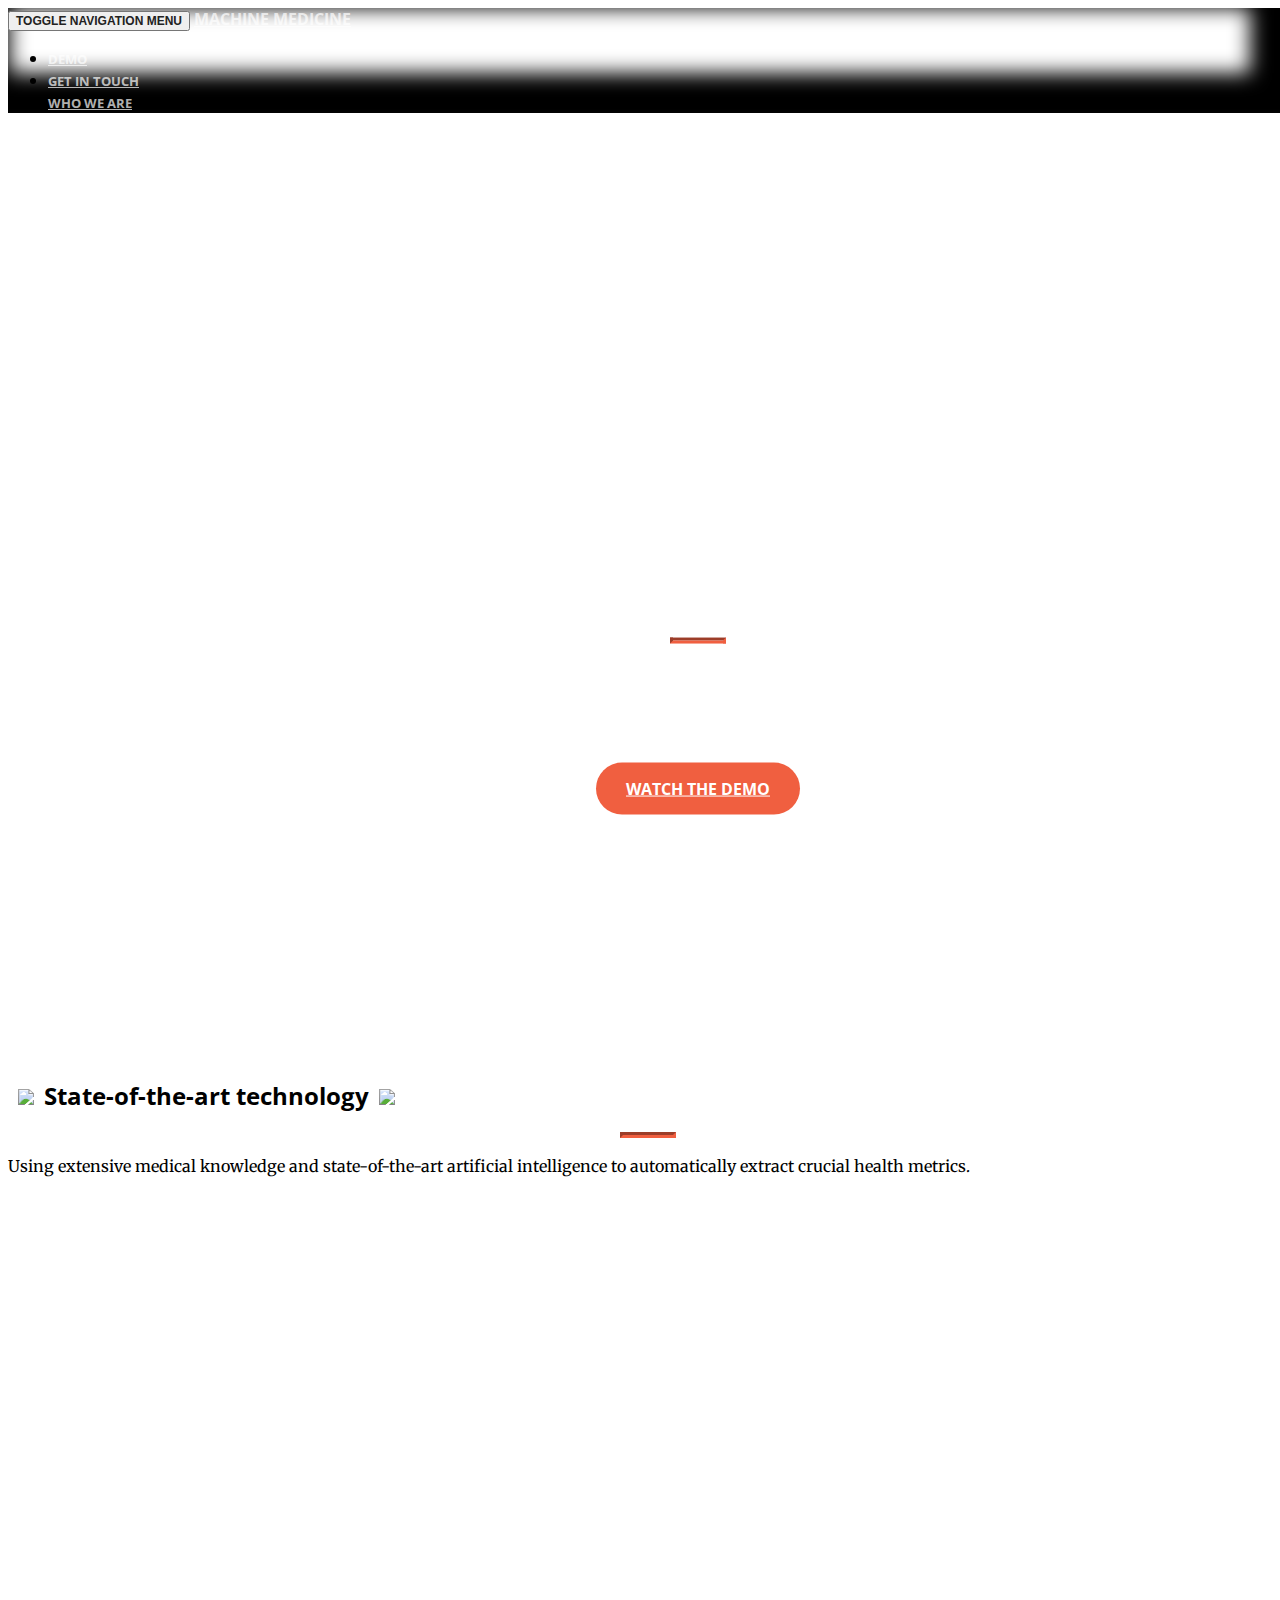
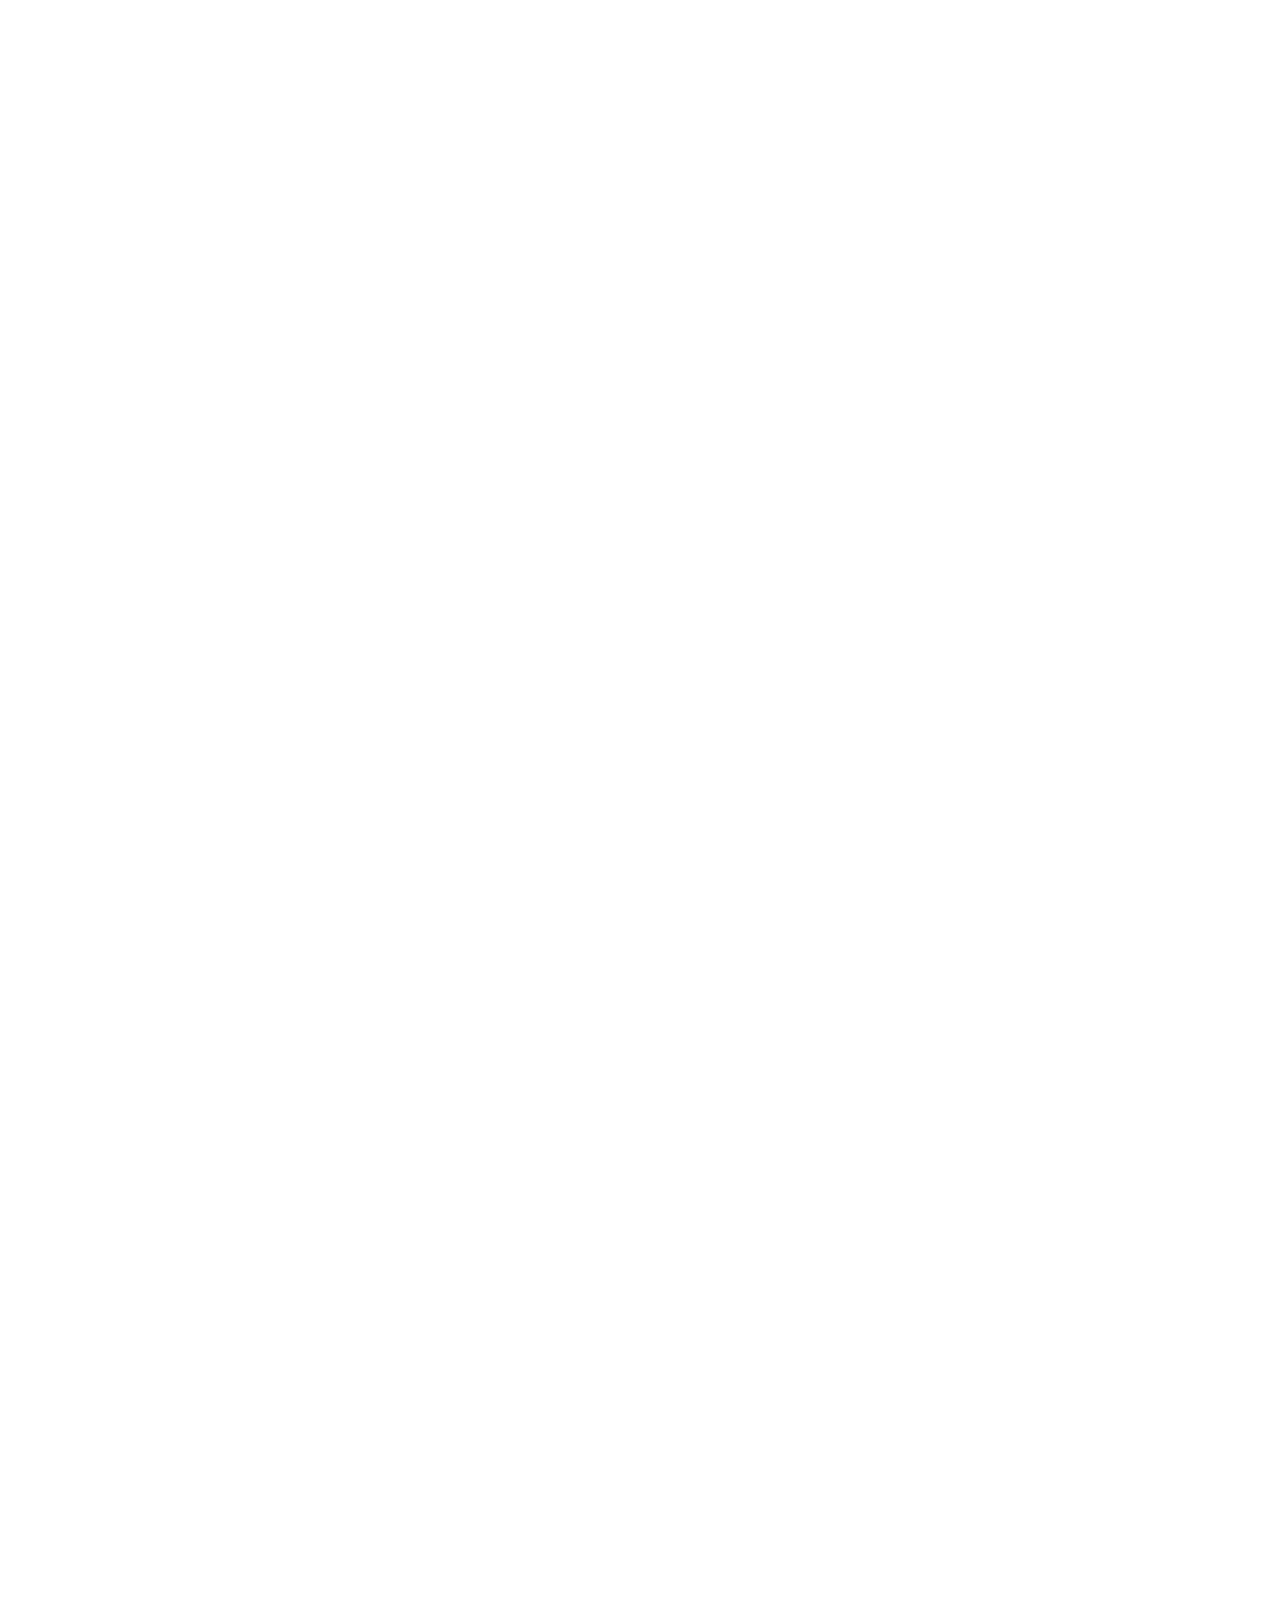
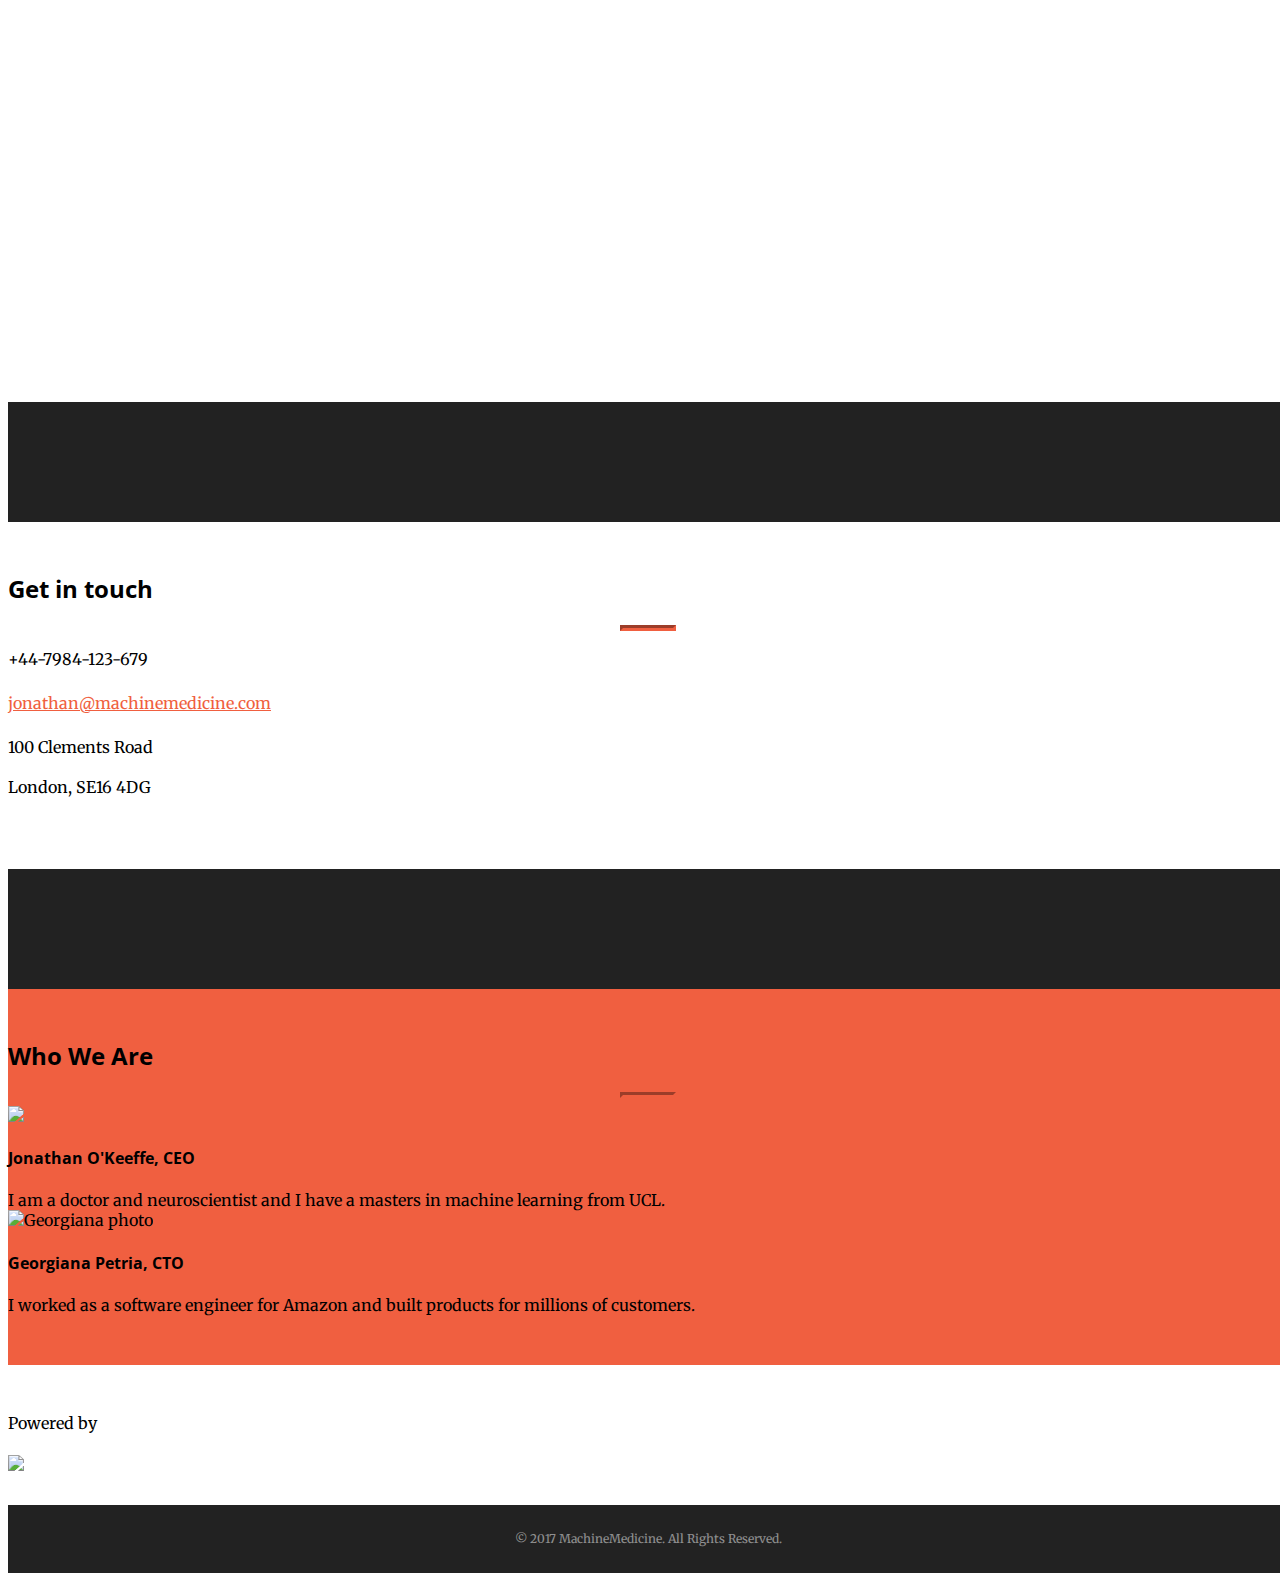
==== index.html @ 6f9ce2da "new email address" ====
<!DOCTYPE html>
<html lang="en" xmlns="http://www.w3.org/1999/xhtml"
      xmlns:fb="http://ogp.me/ns/fb#">

<head>
    <meta property="og:image" content="img/header.jpg" />
    <meta charset="utf-8">
    <meta http-equiv="X-UA-Compatible" content="IE=edge">
    <meta name="viewport" content="width=device-width, initial-scale=1">
    <meta name="description" content="">
    <meta name="author" content="">

    <title>MachineMedicine</title>

    <!-- Bootstrap Core CSS -->
    <link href="vendor/bootstrap/css/bootstrap.min.css" rel="stylesheet">

    <!-- Custom Fonts -->
    <link href="vendor/font-awesome/css/font-awesome.min.css" rel="stylesheet" type="text/css">
    <link href='https://fonts.googleapis.com/css?family=Open+Sans:300italic,400italic,600italic,700italic,800italic,400,300,600,700,800' rel='stylesheet' type='text/css'>
    <link href='https://fonts.googleapis.com/css?family=Merriweather:400,300,300italic,400italic,700,700italic,900,900italic' rel='stylesheet' type='text/css'>

    <!-- Plugin CSS -->
    <link href="vendor/magnific-popup/magnific-popup.css" rel="stylesheet">
    <link rel="stylesheet" href="vendor/device-mockups/device-mockups.min.css">

    <!-- Theme CSS -->
    <link href="css/creative.css" rel="stylesheet">

    <script type="text/javascript">window.$crisp=[];window.CRISP_WEBSITE_ID="70ee5511-1aed-481c-8353-776e9fb35b9e";(function(){d=document;s=d.createElement("script");s.src="https://client.crisp.im/l.js";s.async=1;d.getElementsByTagName("head")[0].appendChild(s);})();</script>
</head>

<body id="page-top">

    <nav id="mainNav" class="navbar navbar-default navbar-fixed-top">
        <div class="container-fluid">
            <!-- Brand and toggle get grouped for better mobile display -->
            <div class="navbar-header">
                <button type="button" class="navbar-toggle collapsed" data-toggle="collapse" data-target="#bs-example-navbar-collapse-1">
                    <span class="sr-only">Toggle navigation</span> Menu <i class="fa fa-bars"></i>
                </button>
                <a class="navbar-brand page-scroll" href="#page-top">Machine Medicine</a>
            </div>

            <!-- Collect the nav links, forms, and other content for toggling -->
            <div class="collapse navbar-collapse" id="bs-example-navbar-collapse-1">
                <ul class="nav navbar-nav navbar-right">
                    <li>
                        <a class="page-scroll" href="#monitoring">Demo</a>
                    </li>
                    <li>
                        <a class="page-scroll" href="#contact">Get In Touch</a>
                    </li>
                    <li>
                        <a class="page-scroll" href="#who">Who We Are</a>
                    </li>
                </ul>
            </div>
            <!-- /.navbar-collapse -->
        </div>
        <!-- /.container-fluid -->
    </nav>

    <header>
        <div class="header-content">
            <div class="header-content-inner">
                <br><br><br>
                <h1 id="homeHeading">Computer Vision for Remote Health Monitoring</h1>
                <h2> Don't hope, <i>know</i> they're okay</h2>
                <hr>
                <p>
                Our system is able to track activities, walking patterns, detect falls and early signs of disease and alert health professionals when an intervention is needed.
                </p>
                <a href="#monitoring" class="btn btn-primary btn-xl page-scroll">Watch The Demo</a>
            </div>
        </div>
    </header>

    <section id="monitoring">
        <div class="container">
            <div class="row">
                <div class="col-lg-12 text-center">
                    <h2 class="section-heading"> <img class="camera-img" src="img/genericHomeSecurityCamera.jpg"/>State-of-the-art technology<img class="camera-img" src="img/genericHomeSecurityCamera.jpg"/></h2>
                    <hr class="primary">
                </div>
            </div>

            <div class="row">
                <div class="col-md-8 col-md-offset-2">
                    <div class="container-fluid">
                        <div class="row">
                            <div class="col-lg-12 col-md-12 text-center">
                                <p>Using extensive medical knowledge and state-of-the-art artificial intelligence to automatically extract crucial health metrics.</p>
                            </div>
                        </div>
                    </div>
                </div>
            </div>
        </div>
        <br><br>

        <div class="row">
            <div class="col-md-6">
                <div class="device-mockup macbook">
                    <div class="device">
                        <div class="screen">
                            <div class="embed-responsive embed-responsive-16by9">
                                <iframe width="560" height="315" src="https://www.youtube.com/embed/pm0ix7lNZy0" frameborder="0" allowfullscreen></iframe>
                            </div>
                        </div>
                    </div>
                </div>
            </div>
            <div class="col-md-6">
                <div class="device-mockup macbook">
                    <div class="device">
                        <div class="screen">
                            <div class="embed-responsive embed-responsive-16by9">
                                <iframe width="560" height="315" src="https://www.youtube.com/embed/RAiurInmLeU" frameborder="0" allowfullscreen></iframe>
                            </div>
                        </div>
                    </div>
                </div>
            </div>
        </div>
        
        <div class="row">
                <div class="col-md-6">
                    <div class="device-mockup macbook">
                        <div class="device">
                            <div class="screen">
                                <div class="embed-responsive embed-responsive-16by9">
                                    <iframe width="700" height="415" src="https://www.youtube.com/embed/9bUshDFymSw?ecver=1&amp;rel=0&amp;autoplay=0" frameborder="0" allowfullscreen=""></iframe>
                                </div>
                            </div>
                        </div>
                    </div>
                </div>
                <div class="col-md-6">
                    <div class="device-mockup macbook">
                        <div class="device">
                            <div class="screen">
                                <div class="embed-responsive embed-responsive-16by9">
                                    <iframe width="700" height="415" src="https://www.youtube.com/embed/EUg1649Nnu4?ecver=1&amp;rel=0&amp;autoplay=0" frameborder="0" allowfullscreen=""></iframe>
                                </div>
                            </div>
                        </div>
                    </div>
                </div>
            </div>

            <div class="row">
                <div class="col-md-6">
                    <div class="device-mockup macbook">
                        <div class="device">
                            <div class="screen">
                                <div class="embed-responsive embed-responsive-16by9">
                                    <iframe width="700" height="415" src="https://www.youtube.com/embed/tOps6re0v7Y?ecver=1&amp;rel=0&amp;autoplay=0" frameborder="0" allowfullscreen=""></iframe>
                                </div>
                            </div>
                        </div>
                    </div>
                </div>
                <div class="col-md-6">
                    <div class="device-mockup macbook">
                        <div class="device">
                            <div class="screen">
                                <div class="embed-responsive embed-responsive-16by9">
                                    <iframe width="700" height="415" src="https://www.youtube.com/embed/qG-lL1qKENI?ecver=1&amp;rel=0&amp;autoplay=0" frameborder="0" allowfullscreen=""></iframe>
                                </div>
                            </div>
                        </div>
                    </div>
                </div>
            </div>
        </div>
    </section>

    <aside class="bg-dark">
        <div class="container text-center">
            <div class="call-to-action">
            </div>
        </div>
    </aside>

    <aside class="bg-dark">
        <div class="container text-center">
            <div class="call-to-action">
            </div>
        </div>
    </aside>

    <section id="contact">
        <div class="container">
            <div class="row">
                <div class="col-lg-8 col-lg-offset-2 text-center">
                    <h2 class="section-heading">Get in touch</h2>
                    <hr class="primary">
                </div>
                <div class="col-lg-4 text-center">
                    <i class="fa fa-phone fa-3x sr-contact"></i>
                    <p>+44-7984-123-679</p>
                </div>
                <div class="col-lg-4 text-center">
                    <i class="fa fa-envelope-o fa-3x sr-contact"></i>
                    <p><a href="mailto:jonathan@machinemedicine.com">jonathan@machinemedicine.com</a></p>
                </div>
                <div class="col-lg-4 text-center">
                    <i class="fa fa-home fa-3x sr-contact"></i>
                    <p style="margin-bottom:5px">100 Clements Road</p> 
                    <p>London, SE16 4DG</p>
                </div>
            </div>
        </div>
    </section>

    <aside class="bg-dark">
        <div class="container text-center">
            <div class="call-to-action">
            </div>
        </div>
    </aside>

    <aside class="bg-dark">
        <div class="container text-center">
            <div class="call-to-action">
            </div>
        </div>
    </aside>

    <section class="bg-primary" id="who">
        <div class="container">
            <div class="row">
                <div class="col-lg-12 text-center">
                    <h2 class="section-heading">Who We Are</h2>
                    <hr class="primary">
                </div>
            </div>
        </div>
        <div class="container">
            <div class="row">
                <div class="col-md-6 text-center">
                  <img class="d-flex mr-3" src="img/jonathan.jpg" width="30%">
                  <div class="media-body ">
                    <h4 class="mt-0">Jonathan O'Keeffe, CEO <a href="https://www.linkedin.com/in/jonathanokeeffe1/" class="widget widget-icon" style="color: #337ab7"><i class="fa fa-linkedin-square"></i></a></h4>
                    I am a doctor and neuroscientist and I have a masters in machine learning from UCL.
                  </div>
                </div>
                <div class="col-md-6 text-center">
                  <img class="d-flex mr-3" src="img/georgiana.jpg" alt="Georgiana photo" width="30%">
                  <div class="media-body">
                    <h4 class="mt-0">Georgiana Petria, CTO <a href="https://www.linkedin.com/in/petriageorgiana/" class="widget widget-icon" style="color: #337ab7"><i class="fa fa-linkedin-square"></i></a></h4>
                    I worked as a software engineer for Amazon and built products for millions of customers.
                  </div>
                </div>
            </div>
        </div>
    </section>

    <aside class="bg-white">
        <div class="container text-center">
            <div class="call-to-action">
                <p>Powered by</p>
                <img class="d-flex mr-3" src="img/ef.png" width="10%">
            </div>
        </div>
    </aside>
    <footer>
        <div class="container">
            <p>&copy; 2017 MachineMedicine. All Rights Reserved.</p>
        </div>
    </footer>

    <!-- jQuery -->
    <script src="vendor/jquery/jquery.min.js"></script>

    <!-- Bootstrap Core JavaScript -->
    <script src="vendor/bootstrap/js/bootstrap.min.js"></script>

    <!-- Plugin JavaScript -->
    <script src="https://cdnjs.cloudflare.com/ajax/libs/jquery-easing/1.3/jquery.easing.min.js"></script>
    <script src="vendor/scrollreveal/scrollreveal.min.js"></script>
    <script src="vendor/magnific-popup/jquery.magnific-popup.min.js"></script>

    <!-- Theme JavaScript -->
    <script src="js/creative.min.js"></script>

    <script>
        (function(i,s,o,g,r,a,m){i['GoogleAnalyticsObject']=r;i[r]=i[r]||function(){
        (i[r].q=i[r].q||[]).push(arguments)},i[r].l=1*new Date();a=s.createElement(o),
        m=s.getElementsByTagName(o)[0];a.async=1;a.src=g;m.parentNode.insertBefore(a,m)
        })(window,document,'script','https://www.google-analytics.com/analytics.js','ga');

        ga('create', 'UA-96598294-4', 'auto');
        ga('send', 'pageview');

    </script>

    <!-- Start of Survicate (www.survicate.com) code 
    <script type="text/javascript">
     (function(w) {
       w._sv = w._sv || {};
       w._sv.trackingCode = 'hRThMqRJGrbCarzeekHzvlFPkoeVovgy'; 
       var s = document.createElement('script');
       s.src = '//api.survicate.com/assets/survicate.js';
       s.async = true;
       var e = document.getElementsByTagName('script')[0];
       e.parentNode.insertBefore(s, e);
     })(window);
    </script>
     End of Survicate code -->
</body>

</html>
---- css/creative.css ----
/*!
 * Start Bootstrap - Creative v3.3.7+1 (http://startbootstrap.com/template-overviews/creative)
 * Copyright 2013-2016 Start Bootstrap
 * Licensed under MIT (https://github.com/BlackrockDigital/startbootstrap/blob/gh-pages/LICENSE)
 */
html,
body {
  height: 100%;
  width: 100%;
}
body {
  font-family: 'Merriweather', 'Helvetica Neue', Arial, sans-serif;
}
hr {
  border-color: #F05F40;
  border-width: 3px;
  max-width: 50px;
}
hr.light {
  border-color: white;
}
a {
  -webkit-transition: all 0.35s;
  -moz-transition: all 0.35s;
  transition: all 0.35s;
  color: #F05F40;
}
a:hover,
a:focus {
  color: #eb3812;
}
h1,
h2,
h3,
h4,
h5,
h6 {
  font-family: 'Open Sans', 'Helvetica Neue', Arial, sans-serif;
}
p {
  font-size: 16px;
  line-height: 1.5;
  margin-bottom: 20px;
}
.bg-primary {
  background-color: #F05F40;
}
.bg-dark {
  background-color: #222222;
  color: white;
}
.text-faded {
  color: rgba(255, 255, 255, 0.7);
}
section {
  padding: 50px 0;
}
aside {
  padding: 30px 0;
}
.no-padding {
  padding: 0;
}
.navbar-default {
  background-color: white;
  border-color: rgba(34, 34, 34, 0.05);
  font-family: 'Open Sans', 'Helvetica Neue', Arial, sans-serif;
  -webkit-transition: all 0.35s;
  -moz-transition: all 0.35s;
  transition: all 0.35s;
}
.navbar-default .navbar-header .navbar-brand {
  color: #F05F40;
  font-family: 'Open Sans', 'Helvetica Neue', Arial, sans-serif;
  font-weight: 700;
  text-transform: uppercase;
}
.navbar-default .navbar-header .navbar-brand:hover,
.navbar-default .navbar-header .navbar-brand:focus {
  color: #eb3812;
}
.navbar-default .navbar-header .navbar-toggle {
  font-weight: 700;
  font-size: 12px;
  color: #222222;
  text-transform: uppercase;
}
.navbar-default .nav > li > a,
.navbar-default .nav > li > a:focus {
  text-transform: uppercase;
  font-weight: 700;
  font-size: 13px;
  color: #222222;
}
.navbar-default .nav > li > a:hover,
.navbar-default .nav > li > a:focus:hover {
  color: #F05F40;
}

.navbar-default .nav > li.active > a,
.navbar-default .nav > li.active > a:focus {
  color: #F05F40 !important;
  background-color: transparent;
}
.navbar-default .nav > li.active > a:hover,
.navbar-default .nav > li.active > a:focus:hover {
  background-color: transparent;
}

@media (min-width: 768px) {
  .navbar-default {
    background-color: transparent;
    border-color: rgba(255, 255, 255, 0.3);
    box-shadow: inset -18px -20px 20px 20px;

  }
  .navbar-default .navbar-header .navbar-brand {
    color: rgba(255, 255, 255, 0.7);
  }
  .navbar-default .navbar-header .navbar-brand:hover,
  .navbar-default .navbar-header .navbar-brand:focus {
    color: white;
  }
  .navbar-default .nav > li > a,
  .navbar-default .nav > li > a:focus {
    color: rgba(255, 255, 255, 0.7);
  }
  .navbar-default .nav > li > a:hover,
  .navbar-default .nav > li > a:focus:hover {
    color: white;
  }
  .navbar-default.affix {
    background-color: white;
    border-color: rgba(34, 34, 34, 0.05);
    box-shadow: none;
  }
  .navbar-default.affix .navbar-header .navbar-brand {
    color: #F05F40;
    font-size: 14px;
  }
  .navbar-default.affix .navbar-header .navbar-brand:hover,
  .navbar-default.affix .navbar-header .navbar-brand:focus {
    color: #eb3812;
  }
  .navbar-default.affix .nav > li > a,
  .navbar-default.affix .nav > li > a:focus {
    color: #222222;
  }
  .navbar-default.affix .nav > li > a:hover,
  .navbar-default.affix .nav > li > a:focus:hover {
    color: #F05F40;
  }
}

nav li a:after {
  transition: all .5s cubic-bezier(.25,.1,.25,1);
  content: "";
  border-bottom: 1px solid #F05F40;
  display: block;
  width: 75%;
  position: absolute;
  bottom: 10px;
  -ms-transform: scaleX(0);
  transform: scaleX(0)
}

nav li a:hover:after {
  -ms-transform: scaleX(1);
  transform: scaleX(1)
}

header {
  position: relative;
  width: 100%;
  min-height: auto;
  -webkit-background-size: cover;
  -moz-background-size: cover;
  background-size: cover;
  -o-background-size: cover;
  background-position: center;
  background-image: url('../img/header.jpg');
  text-align: center;
  color: white;
}
header .header-content {
  position: relative;
  text-align: center;
  padding: 100px 15px 100px;
  width: 100%;
}
header .header-content .header-content-inner h1 {
  font-weight: 700;
  text-transform: uppercase;
  margin-top: 0;
  margin-bottom: 0;
  font-size: 30px;
}
header .header-content .header-content-inner hr {
  margin: 30px auto;
}
header .header-content .header-content-inner p {
  font-weight: 300;
  color: rgba(255, 255, 255, 0.9);
  font-size: 16px;
  margin-bottom: 50px;
}
@media (min-width: 768px) {
  header {
    min-height: 100%;
  }
  header .header-content {
    position: absolute;
    top: 50%;
    -webkit-transform: translateY(-50%);
    -ms-transform: translateY(-50%);
    transform: translateY(-50%);
    padding: 0 50px;
  }
  header .header-content .header-content-inner {
    max-width: 1000px;
    margin-left: auto;
    margin-right: auto;
  }
  header .header-content .header-content-inner h1 {
    font-size: 50px;
  }
  header .header-content .header-content-inner p {
    font-size: 18px;
    max-width: 80%;
    margin-left: auto;
    margin-right: auto;
  }
}
.section-heading {
  margin-top: 0;
}
.service-box {
  max-width: 450px;
  margin: 10px auto 0;
}
@media (min-width: 992px) {
  .service-box {
    margin: 10px auto 0;
  }
}
.service-box p {
  margin-bottom: 0;
}

.call-to-action h2 {
  margin: 0 auto 20px;
}
.text-primary {
  color: #F05F40;
}
.no-gutter > [class*='col-'] {
  padding-right: 0;
  padding-left: 0;
}
.btn-default {
  color: #222222;
  background-color: white;
  border-color: white;
  -webkit-transition: all 0.35s;
  -moz-transition: all 0.35s;
  transition: all 0.35s;
}
.btn-default:hover,
.btn-default:focus,
.btn-default.focus,
.btn-default:active,
.btn-default.active,
.open > .dropdown-toggle.btn-default {
  color: #222222;
  background-color: #f2f2f2;
  border-color: #ededed;
}
.btn-default:active,
.btn-default.active,
.open > .dropdown-toggle.btn-default {
  background-image: none;
}
.btn-default.disabled,
.btn-default[disabled],
fieldset[disabled] .btn-default,
.btn-default.disabled:hover,
.btn-default[disabled]:hover,
fieldset[disabled] .btn-default:hover,
.btn-default.disabled:focus,
.btn-default[disabled]:focus,
fieldset[disabled] .btn-default:focus,
.btn-default.disabled.focus,
.btn-default[disabled].focus,
fieldset[disabled] .btn-default.focus,
.btn-default.disabled:active,
.btn-default[disabled]:active,
fieldset[disabled] .btn-default:active,
.btn-default.disabled.active,
.btn-default[disabled].active,
fieldset[disabled] .btn-default.active {
  background-color: white;
  border-color: white;
}
.btn-default .badge {
  color: white;
  background-color: #222222;
}
.btn-primary {
  color: white;
  background-color: #F05F40;
  border-color: #F05F40;
  -webkit-transition: all 0.35s;
  -moz-transition: all 0.35s;
  transition: all 0.35s;
}
.btn-primary:hover,
.btn-primary:focus,
.btn-primary.focus,
.btn-primary:active,
.btn-primary.active,
.open > .dropdown-toggle.btn-primary {
  color: white;
  background-color: #ee4b28;
  border-color: #ed431f;
}
.btn-primary:active,
.btn-primary.active,
.open > .dropdown-toggle.btn-primary {
  background-image: none;>
}
.btn-primary.disabled,
.btn-primary[disabled],
fieldset[disabled] .btn-primary,
.btn-primary.disabled:hover,
.btn-primary[disabled]:hover,
fieldset[disabled] .btn-primary:hover,
.btn-primary.disabled:focus,
.btn-primary[disabled]:focus,
fieldset[disabled] .btn-primary:focus,
.btn-primary.disabled.focus,
.btn-primary[disabled].focus,
fieldset[disabled] .btn-primary.focus,
.btn-primary.disabled:active,
.btn-primary[disabled]:active,
fieldset[disabled] .btn-primary:active,
.btn-primary.disabled.active,
.btn-primary[disabled].active,
fieldset[disabled] .btn-primary.active {
  background-color: #F05F40;
  border-color: #F05F40;
}
.btn-primary .badge {
  color: #F05F40;
  background-color: white;
}
.btn {
  font-family: 'Open Sans', 'Helvetica Neue', Arial, sans-serif;
  border: none;
  border-radius: 300px;
  font-weight: 700;
  text-transform: uppercase;
}
.btn-xl {
  padding: 15px 30px;
}
::-moz-selection {
  color: white;
  text-shadow: none;
  background: #222222;
}
::selection {
  color: white;
  text-shadow: none;
  background: #222222;
}
img::selection {
  color: white;
  background: transparent;
}
img::-moz-selection {
  color: white;
  background: transparent;
}
body {
  webkit-tap-highlight-color: #222222;
}

footer {
  background-color: #222222;
  padding: 25px 0;
  color: rgba(255, 255, 255, 0.5);
  text-align: center;
}
footer p {
  font-size: 12px;
  margin: 0;
}
footer ul {
  margin-bottom: 0;
}
footer ul li a {
  font-size: 12px;
  color: rgba(255, 255, 255, 0.3);
}
footer ul li a:hover,
footer ul li a:focus,
footer ul li a:active,
footer ul li a.active {
  text-decoration: none;
}

.form-container {
  margin-top: 20px;
  opacity: 1;
  transition: opacity 0.5s ease-in-out, transform 0.25s ease-in-out;
  cursor: default;
  box-sizing: border-box;
  font-size:18px;
}

.form-container input {
    min-width:70%;
    border-radius: 300px;
    padding: 0 10px;
    font-size: 15px;
    display: inline-block;
    background-color: rgba(255, 255, 255, 0.7);
    border: 2px solid grey;
    height: 40px;
    line-height: 40px;
    color: black;
    transition: background-color 0.25s ease-in-out;
    margin-bottom: 4px;
}

.form-container button[type="submit"] {
    min-width:70%;
    font-size: 15px;
    border-radius: 300px;
    padding: 0 10px;
    margin-top: -1px;
    height: 40px;
    background-color: #F05F40;
    box-shadow: inset 0 0 5px #f1750b;
    border: 2px solid white;
    transition: background-color 0.15s ease-in-out;
    color: #ffffff;
    margin-bottom: 60px;
}

.form-container button:hover {
    background-color: #eb3812;
}

.features-content {
    position: relative;
    min-height: 1px;
    padding-left: 7.5px;
    padding-right: 7.5px;
    -webkit-box-flex: 0;
    -ms-flex: 0 0 33.33333%;
    flex: 0 0 33.33333%;
    margin-left: 8.33333%
}

@media screen and (max-width: 1080px) {
    .features-content {
        -webkit-box-flex:0;
        -ms-flex: 0 0 41.66667%;
        flex: 0 0 41.66667%
    }
}

@media screen and (max-width: 768px) {
    .features-content {
        -webkit-box-flex:0;
        -ms-flex: 0 0 100%;
        flex: 0 0 100%;
        margin-left: 0%;
        display: -webkit-box;
        display: -ms-flexbox;
        display: flex;
        -ms-flex-pack: distribute;
        justify-content: space-around;
        width: 100%
    }
}

@media screen and (max-width: 500px) {
    .features-content {
        -webkit-box-pack:justify;
        -ms-flex-pack: justify;
        justify-content: space-between
    }
}

.features-item {
    position: relative;
    display: -webkit-box;
    display: -ms-flexbox;
    display: flex;
    font-size: 0.8125rem;
    opacity: 0.3;
    cursor: pointer;
    -webkit-transition: 0.3s;
    transition: 0.3s
}

.features-item-content p {
  font-size: 14px;
  line-height: 1.5;
  margin-bottom: 20px;
  max-width: 70%;
  font-weight: 300;
  margin-bottom: 50px;
}

@media screen and (max-width: 768px) {
    .features-item {
        margin-bottom:20px
    }
}

.features-item::after {
    content: "";
    position: absolute;
    top: 45px;
    left: -90px;
    width: 90px;
    height: 3px;
    background: linear-gradient(45deg,#F05F40,#FFB3AA);
    border-radius: 10%;
    -webkit-transform: scale(0);
    transform: scale(0);
    opacity: 0;
    -webkit-transition: 0.3s;
    transition: 0.3s
}

@media screen and (max-width: 768px) {
    .features-item::after {
        width:100%;
        height: 5px;
        border-radius: 0;
        left: 0;
        top: auto;
        bottom: 0
    }
}

.features-item.active {
    opacity: 1;
    -webkit-border-radius: 15px;
    -moz-border-radius: 15px;
    border-radius: 15px;
    box-shadow: 3px 3px 5px #b7b3b3;
}

.features-item.active::after {
    -webkit-transform: scale(1);
    transform: scale(1);
    opacity: 1
}

.features-item-num {
    font-size: 3.125rem;
    padding-top: 8px;
    font-weight: 300;
    min-width: 80px;
    text-align: center;
    -webkit-transition: 0.3s;
    transition: 0.3s;
    will-change: font-size
}

@media screen and (max-width: 880px) {
    .features-item-num {
        font-size:2.8125rem;
        min-width: 60px
    }
}

.active .features-item-num {
    padding-top: 5px;
    font-size: 6.0625rem
}

@media screen and (max-width: 880px) {
    .active .features-item-num {
        font-size:3.4375rem
    }
}

@media screen and (max-width: 768px) {
    .active .features-item-num {
        font-size:2.8125rem
    }
}

.features-item-content {
    padding-left: 20px
}

@media screen and (max-width: 768px) {
    .features-item-content {
        display:none;
        font-size:1.4375rem
    }

   .active .features-item-content {
        display: block;
    }
}

.video-container {
    position: relative;
    padding-bottom: 56.25%;
    padding-top: 35px;
    height: 0;
    overflow: hidden;
}

.video-container iframe {
    position: absolute;
    top:0;
    left: 0;
    width: 100%;
    height: 100%;
}

.camera-img {
    display: none;
}

@media (min-width: 560px) {
    .camera-img {
      display: inline;
      max-width:60px; 
      margin-left: 10px;
      margin-right: 10px;
    }
}
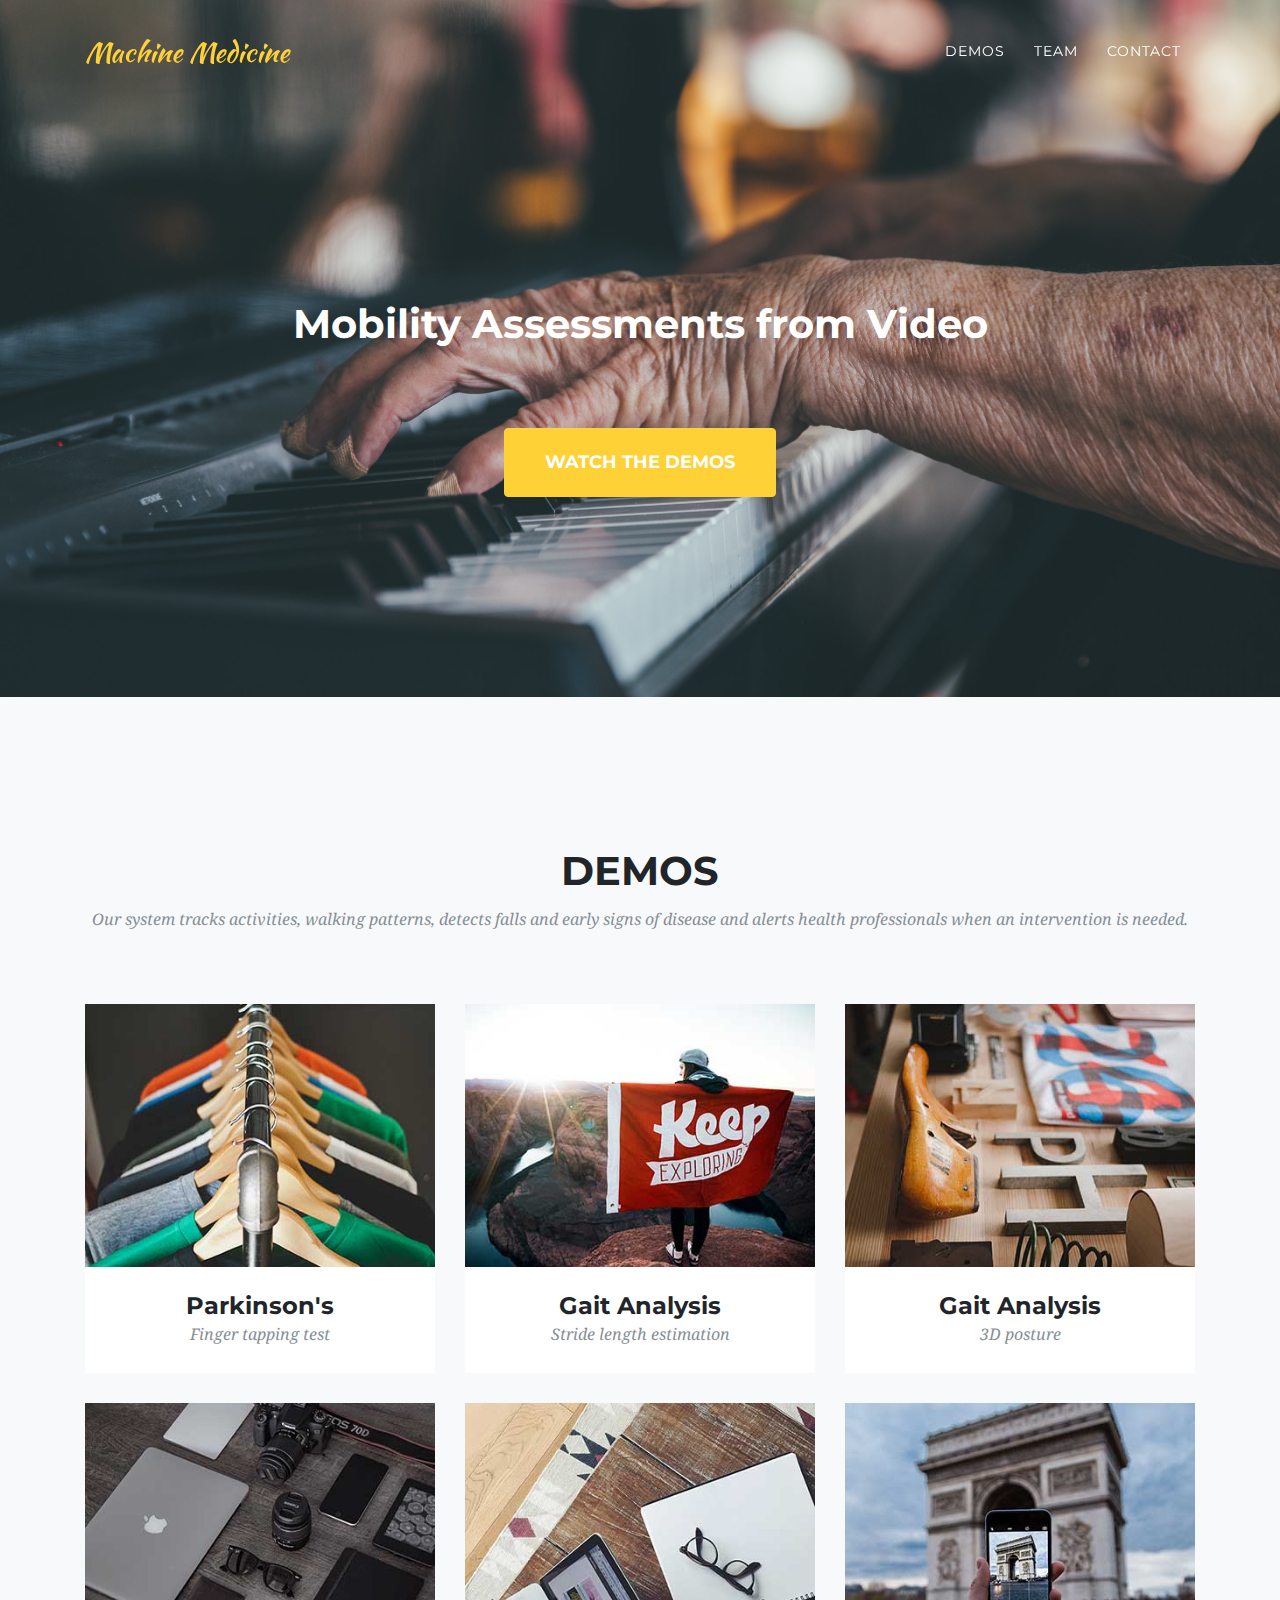
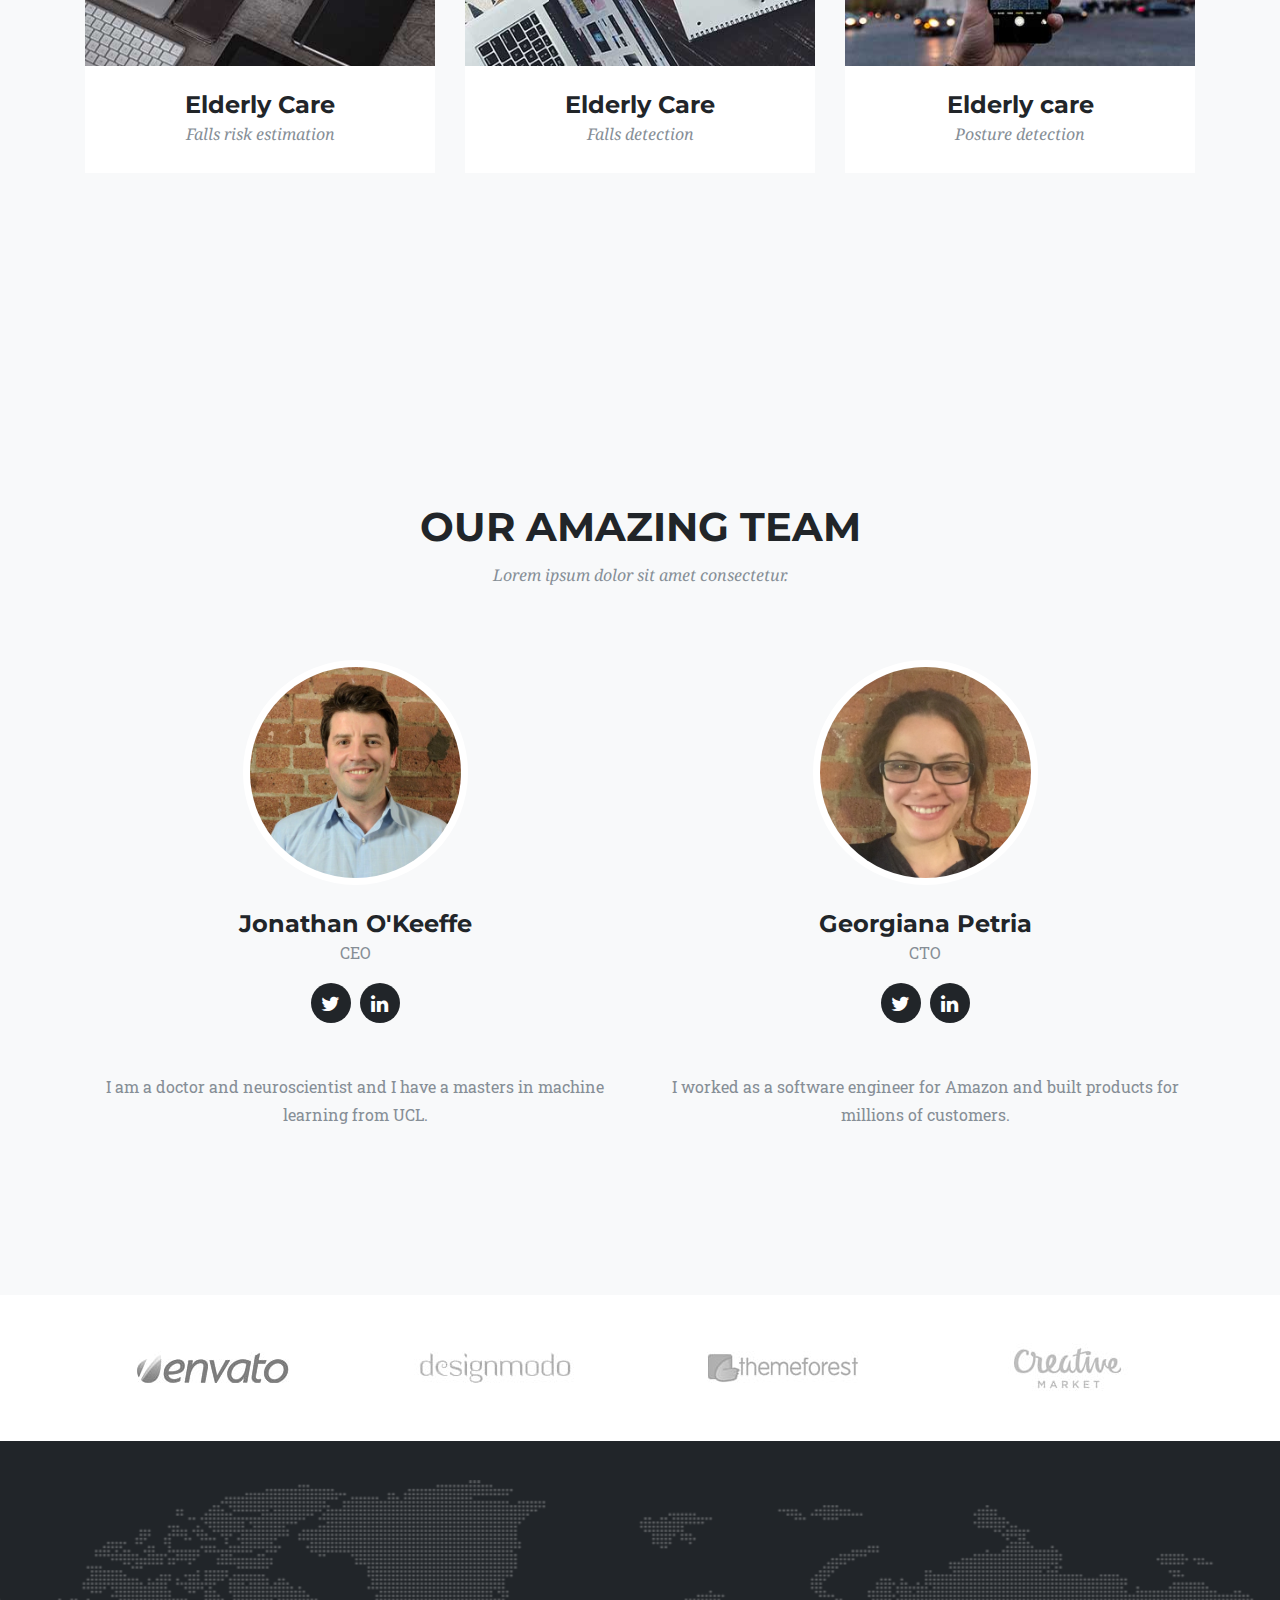
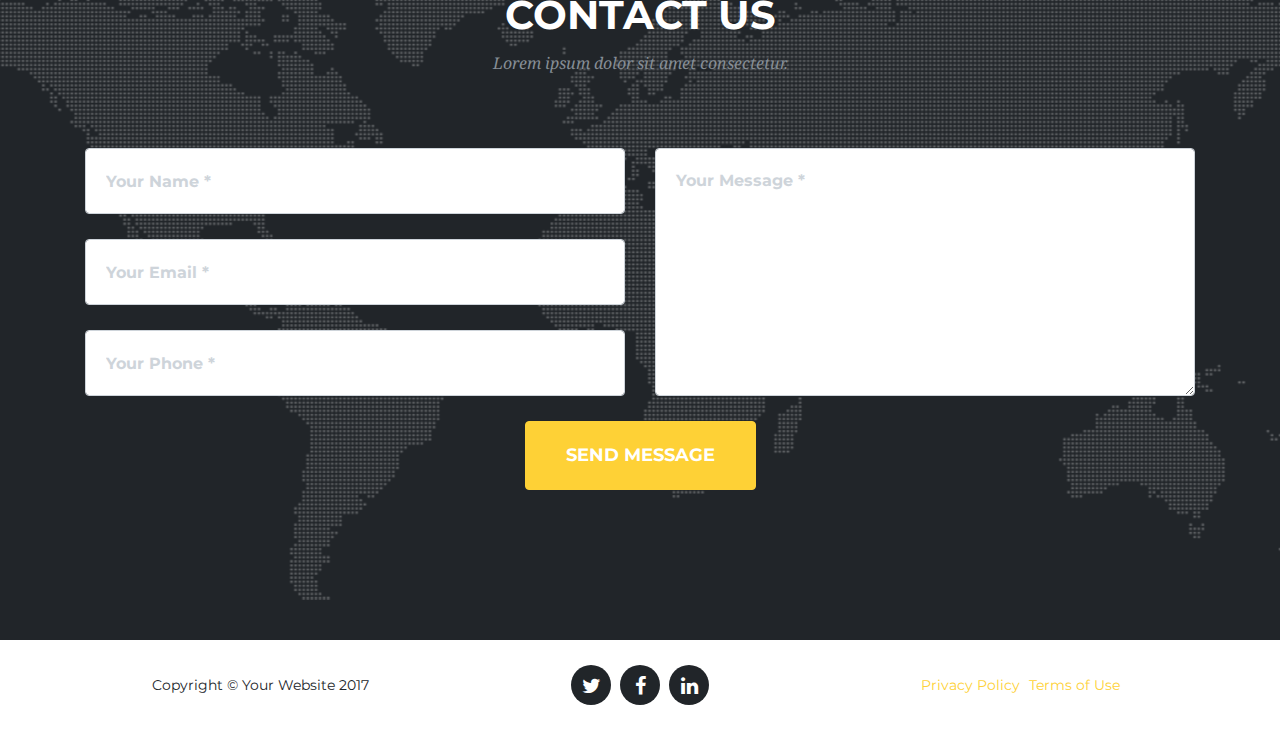
==== commit dc2c3821: "first version of new design" ====
--- a/index.html
+++ b/index.html
@@ -1,314 +1,561 @@
 <!DOCTYPE html>
-<html lang="en" xmlns="http://www.w3.org/1999/xhtml"
-      xmlns:fb="http://ogp.me/ns/fb#">
-
-<head>
-    <meta property="og:image" content="img/header.jpg" />
+<html lang="en">
+
+  <head>
+
     <meta charset="utf-8">
-    <meta http-equiv="X-UA-Compatible" content="IE=edge">
-    <meta name="viewport" content="width=device-width, initial-scale=1">
+    <meta name="viewport" content="width=device-width, initial-scale=1, shrink-to-fit=no">
     <meta name="description" content="">
     <meta name="author" content="">
 
-    <title>MachineMedicine</title>
-
-    <!-- Bootstrap Core CSS -->
+    <title>Machine Medicine</title>
+
+    <!-- Bootstrap core CSS -->
     <link href="vendor/bootstrap/css/bootstrap.min.css" rel="stylesheet">
 
-    <!-- Custom Fonts -->
+    <!-- Custom fonts for this template -->
     <link href="vendor/font-awesome/css/font-awesome.min.css" rel="stylesheet" type="text/css">
-    <link href='https://fonts.googleapis.com/css?family=Open+Sans:300italic,400italic,600italic,700italic,800italic,400,300,600,700,800' rel='stylesheet' type='text/css'>
-    <link href='https://fonts.googleapis.com/css?family=Merriweather:400,300,300italic,400italic,700,700italic,900,900italic' rel='stylesheet' type='text/css'>
-
-    <!-- Plugin CSS -->
-    <link href="vendor/magnific-popup/magnific-popup.css" rel="stylesheet">
-    <link rel="stylesheet" href="vendor/device-mockups/device-mockups.min.css">
-
-    <!-- Theme CSS -->
-    <link href="css/creative.css" rel="stylesheet">
-
-    <script type="text/javascript">window.$crisp=[];window.CRISP_WEBSITE_ID="70ee5511-1aed-481c-8353-776e9fb35b9e";(function(){d=document;s=d.createElement("script");s.src="https://client.crisp.im/l.js";s.async=1;d.getElementsByTagName("head")[0].appendChild(s);})();</script>
-</head>
-
-<body id="page-top">
-
-    <nav id="mainNav" class="navbar navbar-default navbar-fixed-top">
-        <div class="container-fluid">
-            <!-- Brand and toggle get grouped for better mobile display -->
-            <div class="navbar-header">
-                <button type="button" class="navbar-toggle collapsed" data-toggle="collapse" data-target="#bs-example-navbar-collapse-1">
-                    <span class="sr-only">Toggle navigation</span> Menu <i class="fa fa-bars"></i>
-                </button>
-                <a class="navbar-brand page-scroll" href="#page-top">Machine Medicine</a>
-            </div>
-
-            <!-- Collect the nav links, forms, and other content for toggling -->
-            <div class="collapse navbar-collapse" id="bs-example-navbar-collapse-1">
-                <ul class="nav navbar-nav navbar-right">
-                    <li>
-                        <a class="page-scroll" href="#monitoring">Demo</a>
-                    </li>
-                    <li>
-                        <a class="page-scroll" href="#contact">Get In Touch</a>
-                    </li>
-                    <li>
-                        <a class="page-scroll" href="#who">Who We Are</a>
-                    </li>
-                </ul>
-            </div>
-            <!-- /.navbar-collapse -->
-        </div>
-        <!-- /.container-fluid -->
+    <link href="https://fonts.googleapis.com/css?family=Montserrat:400,700" rel="stylesheet" type="text/css">
+    <link href='https://fonts.googleapis.com/css?family=Kaushan+Script' rel='stylesheet' type='text/css'>
+    <link href='https://fonts.googleapis.com/css?family=Droid+Serif:400,700,400italic,700italic' rel='stylesheet' type='text/css'>
+    <link href='https://fonts.googleapis.com/css?family=Roboto+Slab:400,100,300,700' rel='stylesheet' type='text/css'>
+
+    <!-- Custom styles for this template -->
+    <link href="css/agency.min.css" rel="stylesheet">
+
+  </head>
+
+  <body id="page-top">
+
+    <!-- Navigation -->
+    <nav class="navbar navbar-expand-lg navbar-dark fixed-top" id="mainNav">
+      <div class="container">
+        <a class="navbar-brand js-scroll-trigger" href="#page-top">Machine Medicine</a>
+        <button class="navbar-toggler navbar-toggler-right" type="button" data-toggle="collapse" data-target="#navbarResponsive" aria-controls="navbarResponsive" aria-expanded="false" aria-label="Toggle navigation">
+          Menu
+          <i class="fa fa-bars"></i>
+        </button>
+        <div class="collapse navbar-collapse" id="navbarResponsive">
+          <ul class="navbar-nav text-uppercase ml-auto">
+            <li class="nav-item">
+              <a class="nav-link js-scroll-trigger" href="#portfolio">Demos</a>
+            </li>
+            <li class="nav-item">
+              <a class="nav-link js-scroll-trigger" href="#team">Team</a>
+            </li>
+            <li class="nav-item">
+              <a class="nav-link js-scroll-trigger" href="#contact">Contact</a>
+            </li>
+          </ul>
+        </div>
+      </div>
     </nav>
 
-    <header>
-        <div class="header-content">
-            <div class="header-content-inner">
-                <br><br><br>
-                <h1 id="homeHeading">Computer Vision for Remote Health Monitoring</h1>
-                <h2> Don't hope, <i>know</i> they're okay</h2>
-                <hr>
-                <p>
-                Our system is able to track activities, walking patterns, detect falls and early signs of disease and alert health professionals when an intervention is needed.
-                </p>
-                <a href="#monitoring" class="btn btn-primary btn-xl page-scroll">Watch The Demo</a>
-            </div>
-        </div>
+    <!-- Header -->
+    <header class="masthead">
+      <div class="container">
+        <div class="intro-text">
+          <h1>Mobility Assessments from Video</h1>
+          <br><br><br>
+          <a class="btn btn-primary btn-xl text-uppercase js-scroll-trigger" href="#portfolio">Watch the Demos</a>
+        </div>
+      </div>
     </header>
 
-    <section id="monitoring">
-        <div class="container">
+    <!-- Portfolio Grid -->
+    <section class="bg-light" id="portfolio">
+      <div class="container">
+        <div class="row">
+          <div class="col-lg-12 text-center">
+            <h2 class="section-heading text-uppercase">Demos</h2>
+            <h3 class="section-subheading text-muted">Our system tracks activities, walking patterns, detects falls and early signs of disease and alerts health professionals when an intervention is needed.</h3>
+          </div>
+        </div>
+        <div class="row">
+          <div class="col-md-4 col-sm-6 portfolio-item">
+            <a class="portfolio-link" data-toggle="modal" href="#portfolioModal1">
+              <div class="portfolio-hover">
+                <div class="portfolio-hover-content">
+                  <i class="fa fa-plus fa-3x"></i>
+                </div>
+              </div>
+              <img class="img-fluid" src="img/portfolio/01-thumbnail.jpg" alt="">
+            </a>
+            <div class="portfolio-caption">
+              <h4>Parkinson's</h4>
+              <p class="text-muted">Finger tapping test</p>
+            </div>
+          </div>
+          <div class="col-md-4 col-sm-6 portfolio-item">
+            <a class="portfolio-link" data-toggle="modal" href="#portfolioModal2">
+              <div class="portfolio-hover">
+                <div class="portfolio-hover-content">
+                  <i class="fa fa-plus fa-3x"></i>
+                </div>
+              </div>
+              <img class="img-fluid" src="img/portfolio/02-thumbnail.jpg" alt="">
+            </a>
+            <div class="portfolio-caption">
+              <h4>Gait Analysis</h4>
+              <p class="text-muted">Stride length estimation</p>
+            </div>
+          </div>
+          <div class="col-md-4 col-sm-6 portfolio-item">
+            <a class="portfolio-link" data-toggle="modal" href="#portfolioModal3">
+              <div class="portfolio-hover">
+                <div class="portfolio-hover-content">
+                  <i class="fa fa-plus fa-3x"></i>
+                </div>
+              </div>
+              <img class="img-fluid" src="img/portfolio/03-thumbnail.jpg" alt="">
+            </a>
+            <div class="portfolio-caption">
+              <h4>Gait Analysis</h4>
+              <p class="text-muted">3D posture</p>
+            </div>
+          </div>
+          <div class="col-md-4 col-sm-6 portfolio-item">
+            <a class="portfolio-link" data-toggle="modal" href="#portfolioModal4">
+              <div class="portfolio-hover">
+                <div class="portfolio-hover-content">
+                  <i class="fa fa-plus fa-3x"></i>
+                </div>
+              </div>
+              <img class="img-fluid" src="img/portfolio/04-thumbnail.jpg" alt="">
+            </a>
+            <div class="portfolio-caption">
+              <h4>Elderly Care</h4>
+              <p class="text-muted">Falls risk estimation</p>
+            </div>
+          </div>
+          <div class="col-md-4 col-sm-6 portfolio-item">
+            <a class="portfolio-link" data-toggle="modal" href="#portfolioModal5">
+              <div class="portfolio-hover">
+                <div class="portfolio-hover-content">
+                  <i class="fa fa-plus fa-3x"></i>
+                </div>
+              </div>
+              <img class="img-fluid" src="img/portfolio/05-thumbnail.jpg" alt="">
+            </a>
+            <div class="portfolio-caption">
+              <h4>Elderly Care</h4>
+              <p class="text-muted">Falls detection</p>
+            </div>
+          </div>
+          <div class="col-md-4 col-sm-6 portfolio-item">
+            <a class="portfolio-link" data-toggle="modal" href="#portfolioModal6">
+              <div class="portfolio-hover">
+                <div class="portfolio-hover-content">
+                  <i class="fa fa-plus fa-3x"></i>
+                </div>
+              </div>
+              <img class="img-fluid" src="img/portfolio/06-thumbnail.jpg" alt="">
+            </a>
+            <div class="portfolio-caption">
+              <h4>Elderly care</h4>
+              <p class="text-muted">Posture detection</p>
+            </div>
+          </div>
+        </div>
+      </div>
+    </section>
+
+    <!-- Team -->
+    <section class="bg-light" id="team">
+      <div class="container">
+        <div class="row">
+          <div class="col-lg-12 text-center">
+            <h2 class="section-heading text-uppercase">Our Amazing Team</h2>
+            <h3 class="section-subheading text-muted">Lorem ipsum dolor sit amet consectetur.</h3>
+          </div>
+        </div>
+        <div class="row">
+          <div class="col-sm-6">
+            <div class="team-member">
+              <img class="mx-auto rounded-circle" src="img/team/jonathan.jpg" alt="">
+              <h4>Jonathan O'Keeffe</h4>
+              <p class="text-muted">CEO</p>
+              <ul class="list-inline social-buttons">
+                <li class="list-inline-item">
+                  <a href="#">
+                    <i class="fa fa-twitter"></i>
+                  </a>
+                </li>
+                <li class="list-inline-item">
+                  <a href="#">
+                    <i class="fa fa-linkedin"></i>
+                  </a>
+                </li>
+              </ul>
+            </div>
+          </div>
+          <div class="col-sm-6">
+            <div class="team-member">
+              <img class="mx-auto rounded-circle" src="img/team/georgiana.jpg" alt="">
+              <h4>Georgiana Petria</h4>
+              <p class="text-muted">CTO</p>
+              <ul class="list-inline social-buttons">
+                <li class="list-inline-item">
+                  <a href="#">
+                    <i class="fa fa-twitter"></i>
+                  </a>
+                </li>
+                <li class="list-inline-item">
+                  <a href="#">
+                    <i class="fa fa-linkedin"></i>
+                  </a>
+                </li>
+              </ul>
+            </div>
+          </div>
+        </div>
+        <div class="row">
+          <div class="col-lg-6 mx-auto text-center">
+            <p class="large text-muted">I am a doctor and neuroscientist and I have a masters in machine learning from UCL.</p>
+          </div>
+
+          <div class="col-lg-6 mx-auto text-center">
+            <p class="large text-muted">I worked as a software engineer for Amazon and built products for millions of customers. </p>
+          </div>
+        </div>
+      </div>
+    </section>
+
+    <!-- Clients -->
+    <section class="py-5">
+      <div class="container">
+        <div class="row">
+          <div class="col-md-3 col-sm-6">
+            <a href="#">
+              <img class="img-fluid d-block mx-auto" src="img/logos/envato.jpg" alt="">
+            </a>
+          </div>
+          <div class="col-md-3 col-sm-6">
+            <a href="#">
+              <img class="img-fluid d-block mx-auto" src="img/logos/designmodo.jpg" alt="">
+            </a>
+          </div>
+          <div class="col-md-3 col-sm-6">
+            <a href="#">
+              <img class="img-fluid d-block mx-auto" src="img/logos/themeforest.jpg" alt="">
+            </a>
+          </div>
+          <div class="col-md-3 col-sm-6">
+            <a href="#">
+              <img class="img-fluid d-block mx-auto" src="img/logos/creative-market.jpg" alt="">
+            </a>
+          </div>
+        </div>
+      </div>
+    </section>
+
+    <!-- Contact -->
+    <section id="contact">
+      <div class="container">
+        <div class="row">
+          <div class="col-lg-12 text-center">
+            <h2 class="section-heading text-uppercase">Contact Us</h2>
+            <h3 class="section-subheading text-muted">Lorem ipsum dolor sit amet consectetur.</h3>
+          </div>
+        </div>
+        <div class="row">
+          <div class="col-lg-12">
+            <form id="contactForm" name="sentMessage" novalidate>
+              <div class="row">
+                <div class="col-md-6">
+                  <div class="form-group">
+                    <input class="form-control" id="name" type="text" placeholder="Your Name *" required data-validation-required-message="Please enter your name.">
+                    <p class="help-block text-danger"></p>
+                  </div>
+                  <div class="form-group">
+                    <input class="form-control" id="email" type="email" placeholder="Your Email *" required data-validation-required-message="Please enter your email address.">
+                    <p class="help-block text-danger"></p>
+                  </div>
+                  <div class="form-group">
+                    <input class="form-control" id="phone" type="tel" placeholder="Your Phone *" required data-validation-required-message="Please enter your phone number.">
+                    <p class="help-block text-danger"></p>
+                  </div>
+                </div>
+                <div class="col-md-6">
+                  <div class="form-group">
+                    <textarea class="form-control" id="message" placeholder="Your Message *" required data-validation-required-message="Please enter a message."></textarea>
+                    <p class="help-block text-danger"></p>
+                  </div>
+                </div>
+                <div class="clearfix"></div>
+                <div class="col-lg-12 text-center">
+                  <div id="success"></div>
+                  <button id="sendMessageButton" class="btn btn-primary btn-xl text-uppercase" type="submit">Send Message</button>
+                </div>
+              </div>
+            </form>
+          </div>
+        </div>
+      </div>
+    </section>
+
+    <!-- Footer -->
+    <footer>
+      <div class="container">
+        <div class="row">
+          <div class="col-md-4">
+            <span class="copyright">Copyright &copy; Your Website 2017</span>
+          </div>
+          <div class="col-md-4">
+            <ul class="list-inline social-buttons">
+              <li class="list-inline-item">
+                <a href="#">
+                  <i class="fa fa-twitter"></i>
+                </a>
+              </li>
+              <li class="list-inline-item">
+                <a href="#">
+                  <i class="fa fa-facebook"></i>
+                </a>
+              </li>
+              <li class="list-inline-item">
+                <a href="#">
+                  <i class="fa fa-linkedin"></i>
+                </a>
+              </li>
+            </ul>
+          </div>
+          <div class="col-md-4">
+            <ul class="list-inline quicklinks">
+              <li class="list-inline-item">
+                <a href="#">Privacy Policy</a>
+              </li>
+              <li class="list-inline-item">
+                <a href="#">Terms of Use</a>
+              </li>
+            </ul>
+          </div>
+        </div>
+      </div>
+    </footer>
+
+    <!-- Portfolio Modals -->
+
+    <!-- Modal 1 -->
+    <div class="portfolio-modal modal fade" id="portfolioModal1" tabindex="-1" role="dialog" aria-hidden="true">
+      <div class="modal-dialog">
+        <div class="modal-content">
+          <div class="close-modal" data-dismiss="modal">
+            <div class="lr">
+              <div class="rl"></div>
+            </div>
+          </div>
+          <div class="container">
             <div class="row">
-                <div class="col-lg-12 text-center">
-                    <h2 class="section-heading"> <img class="camera-img" src="img/genericHomeSecurityCamera.jpg"/>State-of-the-art technology<img class="camera-img" src="img/genericHomeSecurityCamera.jpg"/></h2>
-                    <hr class="primary">
-                </div>
-            </div>
-
+              <div class="col-lg-8 mx-auto">
+                <div class="modal-body">
+                  <!-- Project Details Go Here -->
+                  <h2 class="text-uppercase">Project Name</h2>
+                  <p class="item-intro text-muted">Lorem ipsum dolor sit amet consectetur.</p>
+                  <div class="embed-responsive embed-responsive-16by9">
+                        <iframe width="560" height="315" src="https://www.youtube.com/embed/rTOcc4R7yb4" frameborder="0" allowfullscreen></iframe>
+                  </div>
+                  <p>Use this area to describe your project. Lorem ipsum dolor sit amet, consectetur adipisicing elit. Est blanditiis dolorem culpa incidunt minus dignissimos deserunt repellat aperiam quasi sunt officia expedita beatae cupiditate, maiores repudiandae, nostrum, reiciendis facere nemo!</p>
+                  <ul class="list-inline">
+                    <li>Date: January 2017</li>
+                    <li>Client: Threads</li>
+                    <li>Category: Illustration</li>
+                  </ul>
+                  <button class="btn btn-primary" data-dismiss="modal" type="button">
+                    <i class="fa fa-times"></i>
+                    Close Project</button>
+                </div>
+              </div>
+            </div>
+          </div>
+        </div>
+      </div>
+    </div>
+
+    <!-- Modal 2 -->
+    <div class="portfolio-modal modal fade" id="portfolioModal2" tabindex="-1" role="dialog" aria-hidden="true">
+      <div class="modal-dialog">
+        <div class="modal-content">
+          <div class="close-modal" data-dismiss="modal">
+            <div class="lr">
+              <div class="rl"></div>
+            </div>
+          </div>
+          <div class="container">
             <div class="row">
-                <div class="col-md-8 col-md-offset-2">
-                    <div class="container-fluid">
-                        <div class="row">
-                            <div class="col-lg-12 col-md-12 text-center">
-                                <p>Using extensive medical knowledge and state-of-the-art artificial intelligence to automatically extract crucial health metrics.</p>
-                            </div>
-                        </div>
-                    </div>
-                </div>
-            </div>
-        </div>
-        <br><br>
-
-        <div class="row">
-            <div class="col-md-6">
-                <div class="device-mockup macbook">
-                    <div class="device">
-                        <div class="screen">
-                            <div class="embed-responsive embed-responsive-16by9">
-                                <iframe width="560" height="315" src="https://www.youtube.com/embed/pm0ix7lNZy0" frameborder="0" allowfullscreen></iframe>
-                            </div>
-                        </div>
-                    </div>
-                </div>
-            </div>
-            <div class="col-md-6">
-                <div class="device-mockup macbook">
-                    <div class="device">
-                        <div class="screen">
-                            <div class="embed-responsive embed-responsive-16by9">
-                                <iframe width="560" height="315" src="https://www.youtube.com/embed/RAiurInmLeU" frameborder="0" allowfullscreen></iframe>
-                            </div>
-                        </div>
-                    </div>
-                </div>
-            </div>
-        </div>
-        
-        <div class="row">
-                <div class="col-md-6">
-                    <div class="device-mockup macbook">
-                        <div class="device">
-                            <div class="screen">
-                                <div class="embed-responsive embed-responsive-16by9">
-                                    <iframe width="700" height="415" src="https://www.youtube.com/embed/9bUshDFymSw?ecver=1&amp;rel=0&amp;autoplay=0" frameborder="0" allowfullscreen=""></iframe>
-                                </div>
-                            </div>
-                        </div>
-                    </div>
-                </div>
-                <div class="col-md-6">
-                    <div class="device-mockup macbook">
-                        <div class="device">
-                            <div class="screen">
-                                <div class="embed-responsive embed-responsive-16by9">
-                                    <iframe width="700" height="415" src="https://www.youtube.com/embed/EUg1649Nnu4?ecver=1&amp;rel=0&amp;autoplay=0" frameborder="0" allowfullscreen=""></iframe>
-                                </div>
-                            </div>
-                        </div>
-                    </div>
-                </div>
-            </div>
-
+              <div class="col-lg-8 mx-auto">
+                <div class="modal-body">
+                  <!-- Project Details Go Here -->
+                  <h2 class="text-uppercase">Project Name</h2>
+                  <p class="item-intro text-muted">Lorem ipsum dolor sit amet consectetur.</p>
+                  <img class="img-fluid d-block mx-auto" src="img/portfolio/02-full.jpg" alt="">
+                  <p>Use this area to describe your project. Lorem ipsum dolor sit amet, consectetur adipisicing elit. Est blanditiis dolorem culpa incidunt minus dignissimos deserunt repellat aperiam quasi sunt officia expedita beatae cupiditate, maiores repudiandae, nostrum, reiciendis facere nemo!</p>
+                  <ul class="list-inline">
+                    <li>Date: January 2017</li>
+                    <li>Client: Explore</li>
+                    <li>Category: Graphic Design</li>
+                  </ul>
+                  <button class="btn btn-primary" data-dismiss="modal" type="button">
+                    <i class="fa fa-times"></i>
+                    Close Project</button>
+                </div>
+              </div>
+            </div>
+          </div>
+        </div>
+      </div>
+    </div>
+
+    <!-- Modal 3 -->
+    <div class="portfolio-modal modal fade" id="portfolioModal3" tabindex="-1" role="dialog" aria-hidden="true">
+      <div class="modal-dialog">
+        <div class="modal-content">
+          <div class="close-modal" data-dismiss="modal">
+            <div class="lr">
+              <div class="rl"></div>
+            </div>
+          </div>
+          <div class="container">
             <div class="row">
-                <div class="col-md-6">
-                    <div class="device-mockup macbook">
-                        <div class="device">
-                            <div class="screen">
-                                <div class="embed-responsive embed-responsive-16by9">
-                                    <iframe width="700" height="415" src="https://www.youtube.com/embed/tOps6re0v7Y?ecver=1&amp;rel=0&amp;autoplay=0" frameborder="0" allowfullscreen=""></iframe>
-                                </div>
-                            </div>
-                        </div>
-                    </div>
-                </div>
-                <div class="col-md-6">
-                    <div class="device-mockup macbook">
-                        <div class="device">
-                            <div class="screen">
-                                <div class="embed-responsive embed-responsive-16by9">
-                                    <iframe width="700" height="415" src="https://www.youtube.com/embed/qG-lL1qKENI?ecver=1&amp;rel=0&amp;autoplay=0" frameborder="0" allowfullscreen=""></iframe>
-                                </div>
-                            </div>
-                        </div>
-                    </div>
-                </div>
-            </div>
-        </div>
-    </section>
-
-    <aside class="bg-dark">
-        <div class="container text-center">
-            <div class="call-to-action">
-            </div>
-        </div>
-    </aside>
-
-    <aside class="bg-dark">
-        <div class="container text-center">
-            <div class="call-to-action">
-            </div>
-        </div>
-    </aside>
-
-    <section id="contact">
-        <div class="container">
+              <div class="col-lg-8 mx-auto">
+                <div class="modal-body">
+                  <!-- Project Details Go Here -->
+                  <h2 class="text-uppercase">Project Name</h2>
+                  <p class="item-intro text-muted">Lorem ipsum dolor sit amet consectetur.</p>
+                  <img class="img-fluid d-block mx-auto" src="img/portfolio/03-full.jpg" alt="">
+                  <p>Use this area to describe your project. Lorem ipsum dolor sit amet, consectetur adipisicing elit. Est blanditiis dolorem culpa incidunt minus dignissimos deserunt repellat aperiam quasi sunt officia expedita beatae cupiditate, maiores repudiandae, nostrum, reiciendis facere nemo!</p>
+                  <ul class="list-inline">
+                    <li>Date: January 2017</li>
+                    <li>Client: Finish</li>
+                    <li>Category: Identity</li>
+                  </ul>
+                  <button class="btn btn-primary" data-dismiss="modal" type="button">
+                    <i class="fa fa-times"></i>
+                    Close Project</button>
+                </div>
+              </div>
+            </div>
+          </div>
+        </div>
+      </div>
+    </div>
+
+    <!-- Modal 4 -->
+    <div class="portfolio-modal modal fade" id="portfolioModal4" tabindex="-1" role="dialog" aria-hidden="true">
+      <div class="modal-dialog">
+        <div class="modal-content">
+          <div class="close-modal" data-dismiss="modal">
+            <div class="lr">
+              <div class="rl"></div>
+            </div>
+          </div>
+          <div class="container">
             <div class="row">
-                <div class="col-lg-8 col-lg-offset-2 text-center">
-                    <h2 class="section-heading">Get in touch</h2>
-                    <hr class="primary">
-                </div>
-                <div class="col-lg-4 text-center">
-                    <i class="fa fa-phone fa-3x sr-contact"></i>
-                    <p>+44-7984-123-679</p>
-                </div>
-                <div class="col-lg-4 text-center">
-                    <i class="fa fa-envelope-o fa-3x sr-contact"></i>
-                    <p><a href="mailto:jonathan@machinemedicine.com">jonathan@machinemedicine.com</a></p>
-                </div>
-                <div class="col-lg-4 text-center">
-                    <i class="fa fa-home fa-3x sr-contact"></i>
-                    <p style="margin-bottom:5px">100 Clements Road</p> 
-                    <p>London, SE16 4DG</p>
-                </div>
-            </div>
-        </div>
-    </section>
-
-    <aside class="bg-dark">
-        <div class="container text-center">
-            <div class="call-to-action">
-            </div>
-        </div>
-    </aside>
-
-    <aside class="bg-dark">
-        <div class="container text-center">
-            <div class="call-to-action">
-            </div>
-        </div>
-    </aside>
-
-    <section class="bg-primary" id="who">
-        <div class="container">
+              <div class="col-lg-8 mx-auto">
+                <div class="modal-body">
+                  <!-- Project Details Go Here -->
+                  <h2 class="text-uppercase">Project Name</h2>
+                  <p class="item-intro text-muted">Lorem ipsum dolor sit amet consectetur.</p>
+                  <img class="img-fluid d-block mx-auto" src="img/portfolio/04-full.jpg" alt="">
+                  <p>Use this area to describe your project. Lorem ipsum dolor sit amet, consectetur adipisicing elit. Est blanditiis dolorem culpa incidunt minus dignissimos deserunt repellat aperiam quasi sunt officia expedita beatae cupiditate, maiores repudiandae, nostrum, reiciendis facere nemo!</p>
+                  <ul class="list-inline">
+                    <li>Date: January 2017</li>
+                    <li>Client: Lines</li>
+                    <li>Category: Branding</li>
+                  </ul>
+                  <button class="btn btn-primary" data-dismiss="modal" type="button">
+                    <i class="fa fa-times"></i>
+                    Close Project</button>
+                </div>
+              </div>
+            </div>
+          </div>
+        </div>
+      </div>
+    </div>
+
+    <!-- Modal 5 -->
+    <div class="portfolio-modal modal fade" id="portfolioModal5" tabindex="-1" role="dialog" aria-hidden="true">
+      <div class="modal-dialog">
+        <div class="modal-content">
+          <div class="close-modal" data-dismiss="modal">
+            <div class="lr">
+              <div class="rl"></div>
+            </div>
+          </div>
+          <div class="container">
             <div class="row">
-                <div class="col-lg-12 text-center">
-                    <h2 class="section-heading">Who We Are</h2>
-                    <hr class="primary">
-                </div>
-            </div>
-        </div>
-        <div class="container">
+              <div class="col-lg-8 mx-auto">
+                <div class="modal-body">
+                  <!-- Project Details Go Here -->
+                  <h2 class="text-uppercase">Project Name</h2>
+                  <p class="item-intro text-muted">Lorem ipsum dolor sit amet consectetur.</p>
+                  <img class="img-fluid d-block mx-auto" src="img/portfolio/05-full.jpg" alt="">
+                  <p>Use this area to describe your project. Lorem ipsum dolor sit amet, consectetur adipisicing elit. Est blanditiis dolorem culpa incidunt minus dignissimos deserunt repellat aperiam quasi sunt officia expedita beatae cupiditate, maiores repudiandae, nostrum, reiciendis facere nemo!</p>
+                  <ul class="list-inline">
+                    <li>Date: January 2017</li>
+                    <li>Client: Southwest</li>
+                    <li>Category: Website Design</li>
+                  </ul>
+                  <button class="btn btn-primary" data-dismiss="modal" type="button">
+                    <i class="fa fa-times"></i>
+                    Close Project</button>
+                </div>
+              </div>
+            </div>
+          </div>
+        </div>
+      </div>
+    </div>
+
+    <!-- Modal 6 -->
+    <div class="portfolio-modal modal fade" id="portfolioModal6" tabindex="-1" role="dialog" aria-hidden="true">
+      <div class="modal-dialog">
+        <div class="modal-content">
+          <div class="close-modal" data-dismiss="modal">
+            <div class="lr">
+              <div class="rl"></div>
+            </div>
+          </div>
+          <div class="container">
             <div class="row">
-                <div class="col-md-6 text-center">
-                  <img class="d-flex mr-3" src="img/jonathan.jpg" width="30%">
-                  <div class="media-body ">
-                    <h4 class="mt-0">Jonathan O'Keeffe, CEO <a href="https://www.linkedin.com/in/jonathanokeeffe1/" class="widget widget-icon" style="color: #337ab7"><i class="fa fa-linkedin-square"></i></a></h4>
-                    I am a doctor and neuroscientist and I have a masters in machine learning from UCL.
-                  </div>
-                </div>
-                <div class="col-md-6 text-center">
-                  <img class="d-flex mr-3" src="img/georgiana.jpg" alt="Georgiana photo" width="30%">
-                  <div class="media-body">
-                    <h4 class="mt-0">Georgiana Petria, CTO <a href="https://www.linkedin.com/in/petriageorgiana/" class="widget widget-icon" style="color: #337ab7"><i class="fa fa-linkedin-square"></i></a></h4>
-                    I worked as a software engineer for Amazon and built products for millions of customers.
-                  </div>
-                </div>
-            </div>
-        </div>
-    </section>
-
-    <aside class="bg-white">
-        <div class="container text-center">
-            <div class="call-to-action">
-                <p>Powered by</p>
-                <img class="d-flex mr-3" src="img/ef.png" width="10%">
-            </div>
-        </div>
-    </aside>
-    <footer>
-        <div class="container">
-            <p>&copy; 2017 MachineMedicine. All Rights Reserved.</p>
-        </div>
-    </footer>
-
-    <!-- jQuery -->
+              <div class="col-lg-8 mx-auto">
+                <div class="modal-body">
+                  <!-- Project Details Go Here -->
+                  <h2 class="text-uppercase">Project Name</h2>
+                  <p class="item-intro text-muted">Lorem ipsum dolor sit amet consectetur.</p>
+                  <img class="img-fluid d-block mx-auto" src="img/portfolio/06-full.jpg" alt="">
+                  <p>Use this area to describe your project. Lorem ipsum dolor sit amet, consectetur adipisicing elit. Est blanditiis dolorem culpa incidunt minus dignissimos deserunt repellat aperiam quasi sunt officia expedita beatae cupiditate, maiores repudiandae, nostrum, reiciendis facere nemo!</p>
+                  <ul class="list-inline">
+                    <li>Date: January 2017</li>
+                    <li>Client: Window</li>
+                    <li>Category: Photography</li>
+                  </ul>
+                  <button class="btn btn-primary" data-dismiss="modal" type="button">
+                    <i class="fa fa-times"></i>
+                    Close Project</button>
+                </div>
+              </div>
+            </div>
+          </div>
+        </div>
+      </div>
+    </div>
+
+    <!-- Bootstrap core JavaScript -->
     <script src="vendor/jquery/jquery.min.js"></script>
-
-    <!-- Bootstrap Core JavaScript -->
-    <script src="vendor/bootstrap/js/bootstrap.min.js"></script>
+    <script src="vendor/bootstrap/js/bootstrap.bundle.min.js"></script>
 
     <!-- Plugin JavaScript -->
-    <script src="https://cdnjs.cloudflare.com/ajax/libs/jquery-easing/1.3/jquery.easing.min.js"></script>
-    <script src="vendor/scrollreveal/scrollreveal.min.js"></script>
-    <script src="vendor/magnific-popup/jquery.magnific-popup.min.js"></script>
-
-    <!-- Theme JavaScript -->
-    <script src="js/creative.min.js"></script>
-
-    <script>
-        (function(i,s,o,g,r,a,m){i['GoogleAnalyticsObject']=r;i[r]=i[r]||function(){
-        (i[r].q=i[r].q||[]).push(arguments)},i[r].l=1*new Date();a=s.createElement(o),
-        m=s.getElementsByTagName(o)[0];a.async=1;a.src=g;m.parentNode.insertBefore(a,m)
-        })(window,document,'script','https://www.google-analytics.com/analytics.js','ga');
-
-        ga('create', 'UA-96598294-4', 'auto');
-        ga('send', 'pageview');
-
-    </script>
-
-    <!-- Start of Survicate (www.survicate.com) code 
-    <script type="text/javascript">
-     (function(w) {
-       w._sv = w._sv || {};
-       w._sv.trackingCode = 'hRThMqRJGrbCarzeekHzvlFPkoeVovgy'; 
-       var s = document.createElement('script');
-       s.src = '//api.survicate.com/assets/survicate.js';
-       s.async = true;
-       var e = document.getElementsByTagName('script')[0];
-       e.parentNode.insertBefore(s, e);
-     })(window);
-    </script>
-     End of Survicate code -->
-</body>
+    <script src="vendor/jquery-easing/jquery.easing.min.js"></script>
+
+    <!-- Contact form JavaScript -->
+    <script src="js/jqBootstrapValidation.js"></script>
+    <script src="js/contact_me.js"></script>
+
+    <!-- Custom scripts for this template -->
+    <script src="js/agency.min.js"></script>
+
+  </body>
 
 </html>
--- a/css/agency.min.css
+++ b/css/agency.min.css
@@ -0,0 +1,5 @@
+/*!
+ * Start Bootstrap - Agency v4.0.0-beta.2 (https://startbootstrap.com/template-overviews/agency)
+ * Copyright 2013-2017 Start Bootstrap
+ * Licensed under MIT (https://github.com/BlackrockDigital/startbootstrap-agency/blob/master/LICENSE)
+ */body{overflow-x:hidden;font-family:'Roboto Slab','Helvetica Neue',Helvetica,Arial,sans-serif}p{line-height:1.75}a{color:#fed136}a:hover{color:#fec503}.text-primary{color:#fed136!important}h1,h2,h3,h4,h5,h6{font-weight:700;font-family:Montserrat,'Helvetica Neue',Helvetica,Arial,sans-serif}section{padding:100px 0}section h2.section-heading{font-size:40px;margin-top:0;margin-bottom:15px}section h3.section-subheading{font-size:16px;font-weight:400;font-style:italic;margin-bottom:75px;text-transform:none;font-family:'Droid Serif','Helvetica Neue',Helvetica,Arial,sans-serif}@media (min-width:768px){section{padding:150px 0}}.btn{font-family:Montserrat,'Helvetica Neue',Helvetica,Arial,sans-serif;font-weight:700}.btn-xl{font-size:18px;padding:20px 40px}.btn-primary{background-color:#fed136;border-color:#fed136}.btn-primary:active,.btn-primary:focus,.btn-primary:hover{background-color:#fec810!important;border-color:#fec810!important;color:#fff}.btn-primary:active,.btn-primary:focus{box-shadow:0 0 0 .2rem rgba(254,209,55,.5)!important}::-moz-selection{background:#fed136;text-shadow:none}::selection{background:#fed136;text-shadow:none}img::selection{background:0 0}img::-moz-selection{background:0 0}body{-webkit-tap-highlight-color:#fed136}#mainNav{background-color:#212529}#mainNav .navbar-toggler{font-size:12px;right:0;padding:13px;text-transform:uppercase;color:#fff;border:0;background-color:#fed136;font-family:Montserrat,'Helvetica Neue',Helvetica,Arial,sans-serif}#mainNav .navbar-brand{color:#fed136;font-family:'Kaushan Script','Helvetica Neue',Helvetica,Arial,cursive}#mainNav .navbar-brand.active,#mainNav .navbar-brand:active,#mainNav .navbar-brand:focus,#mainNav .navbar-brand:hover{color:#fec503}#mainNav .navbar-nav .nav-item .nav-link{font-size:90%;font-weight:400;padding:.75em 0;letter-spacing:1px;color:#fff;font-family:Montserrat,'Helvetica Neue',Helvetica,Arial,sans-serif}#mainNav .navbar-nav .nav-item .nav-link.active,#mainNav .navbar-nav .nav-item .nav-link:hover{color:#fed136}@media (min-width:992px){#mainNav{padding-top:25px;padding-bottom:25px;-webkit-transition:padding-top .3s,padding-bottom .3s;-moz-transition:padding-top .3s,padding-bottom .3s;transition:padding-top .3s,padding-bottom .3s;border:none;background-color:transparent}#mainNav .navbar-brand{font-size:1.75em;-webkit-transition:all .3s;-moz-transition:all .3s;transition:all .3s}#mainNav .navbar-nav .nav-item .nav-link{padding:1.1em 1em!important}#mainNav.navbar-shrink{padding-top:0;padding-bottom:0;background-color:#212529}#mainNav.navbar-shrink .navbar-brand{font-size:1.25em;padding:12px 0}}header.masthead{text-align:center;color:#fff;background-image:url(../img/header-bg.jpg);background-repeat:no-repeat;background-attachment:scroll;background-position:center center;-webkit-background-size:cover;-moz-background-size:cover;-o-background-size:cover;background-size:cover}header.masthead .intro-text{padding-top:150px;padding-bottom:100px}header.masthead .intro-text .intro-lead-in{font-size:22px;font-style:italic;line-height:22px;margin-bottom:25px;font-family:'Droid Serif','Helvetica Neue',Helvetica,Arial,sans-serif}header.masthead .intro-text .intro-heading{font-size:50px;font-weight:700;line-height:50px;margin-bottom:25px;font-family:Montserrat,'Helvetica Neue',Helvetica,Arial,sans-serif}@media (min-width:768px){header.masthead .intro-text{padding-top:300px;padding-bottom:200px}header.masthead .intro-text .intro-lead-in{font-size:40px;font-style:italic;line-height:40px;margin-bottom:25px;font-family:'Droid Serif','Helvetica Neue',Helvetica,Arial,sans-serif}header.masthead .intro-text .intro-heading{font-size:75px;font-weight:700;line-height:75px;margin-bottom:50px;font-family:Montserrat,'Helvetica Neue',Helvetica,Arial,sans-serif}}.service-heading{margin:15px 0;text-transform:none}#portfolio .portfolio-item{right:0;margin:0 0 15px}#portfolio .portfolio-item .portfolio-link{position:relative;display:block;max-width:400px;margin:0 auto;cursor:pointer}#portfolio .portfolio-item .portfolio-link .portfolio-hover{position:absolute;width:100%;height:100%;-webkit-transition:all ease .5s;-moz-transition:all ease .5s;transition:all ease .5s;opacity:0;background:rgba(254,209,54,.9)}#portfolio .portfolio-item .portfolio-link .portfolio-hover:hover{opacity:1}#portfolio .portfolio-item .portfolio-link .portfolio-hover .portfolio-hover-content{font-size:20px;position:absolute;top:50%;width:100%;height:20px;margin-top:-12px;text-align:center;color:#fff}#portfolio .portfolio-item .portfolio-link .portfolio-hover .portfolio-hover-content i{margin-top:-12px}#portfolio .portfolio-item .portfolio-link .portfolio-hover .portfolio-hover-content h3,#portfolio .portfolio-item .portfolio-link .portfolio-hover .portfolio-hover-content h4{margin:0}#portfolio .portfolio-item .portfolio-caption{max-width:400px;margin:0 auto;padding:25px;text-align:center;background-color:#fff}#portfolio .portfolio-item .portfolio-caption h4{margin:0;text-transform:none}#portfolio .portfolio-item .portfolio-caption p{font-size:16px;font-style:italic;margin:0;font-family:'Droid Serif','Helvetica Neue',Helvetica,Arial,sans-serif}#portfolio *{z-index:2}@media (min-width:767px){#portfolio .portfolio-item{margin:0 0 30px}}.portfolio-modal{padding-right:0!important}.portfolio-modal .modal-dialog{margin:1rem;max-width:100vw}.portfolio-modal .modal-content{padding:100px 0;text-align:center}.portfolio-modal .modal-content h2{font-size:3em;margin-bottom:15px}.portfolio-modal .modal-content p{margin-bottom:30px}.portfolio-modal .modal-content p.item-intro{font-size:16px;font-style:italic;margin:20px 0 30px;font-family:'Droid Serif','Helvetica Neue',Helvetica,Arial,sans-serif}.portfolio-modal .modal-content ul.list-inline{margin-top:0;margin-bottom:30px}.portfolio-modal .modal-content img{margin-bottom:30px}.portfolio-modal .modal-content button{cursor:pointer}.portfolio-modal .close-modal{position:absolute;top:25px;right:25px;width:75px;height:75px;cursor:pointer;background-color:transparent}.portfolio-modal .close-modal:hover{opacity:.3}.portfolio-modal .close-modal .lr{z-index:1051;width:1px;height:75px;margin-left:35px;-webkit-transform:rotate(45deg);-ms-transform:rotate(45deg);transform:rotate(45deg);background-color:#212529}.portfolio-modal .close-modal .lr .rl{z-index:1052;width:1px;height:75px;-webkit-transform:rotate(90deg);-ms-transform:rotate(90deg);transform:rotate(90deg);background-color:#212529}.timeline{position:relative;padding:0;list-style:none}.timeline:before{position:absolute;top:0;bottom:0;left:40px;width:2px;margin-left:-1.5px;content:'';background-color:#e9ecef}.timeline>li{position:relative;min-height:50px;margin-bottom:50px}.timeline>li:after,.timeline>li:before{display:table;content:' '}.timeline>li:after{clear:both}.timeline>li .timeline-panel{position:relative;float:right;width:100%;padding:0 20px 0 100px;text-align:left}.timeline>li .timeline-panel:before{right:auto;left:-15px;border-right-width:15px;border-left-width:0}.timeline>li .timeline-panel:after{right:auto;left:-14px;border-right-width:14px;border-left-width:0}.timeline>li .timeline-image{position:absolute;z-index:100;left:0;width:80px;height:80px;margin-left:0;text-align:center;color:#fff;border:7px solid #e9ecef;border-radius:100%;background-color:#fed136}.timeline>li .timeline-image h4{font-size:10px;line-height:14px;margin-top:12px}.timeline>li.timeline-inverted>.timeline-panel{float:right;padding:0 20px 0 100px;text-align:left}.timeline>li.timeline-inverted>.timeline-panel:before{right:auto;left:-15px;border-right-width:15px;border-left-width:0}.timeline>li.timeline-inverted>.timeline-panel:after{right:auto;left:-14px;border-right-width:14px;border-left-width:0}.timeline>li:last-child{margin-bottom:0}.timeline .timeline-heading h4{margin-top:0;color:inherit}.timeline .timeline-heading h4.subheading{text-transform:none}.timeline .timeline-body>p,.timeline .timeline-body>ul{margin-bottom:0}@media (min-width:768px){.timeline:before{left:50%}.timeline>li{min-height:100px;margin-bottom:100px}.timeline>li .timeline-panel{float:left;width:41%;padding:0 20px 20px 30px;text-align:right}.timeline>li .timeline-image{left:50%;width:100px;height:100px;margin-left:-50px}.timeline>li .timeline-image h4{font-size:13px;line-height:18px;margin-top:16px}.timeline>li.timeline-inverted>.timeline-panel{float:right;padding:0 30px 20px 20px;text-align:left}}@media (min-width:992px){.timeline>li{min-height:150px}.timeline>li .timeline-panel{padding:0 20px 20px}.timeline>li .timeline-image{width:150px;height:150px;margin-left:-75px}.timeline>li .timeline-image h4{font-size:18px;line-height:26px;margin-top:30px}.timeline>li.timeline-inverted>.timeline-panel{padding:0 20px 20px}}@media (min-width:1200px){.timeline>li{min-height:170px}.timeline>li .timeline-panel{padding:0 20px 20px 100px}.timeline>li .timeline-image{width:170px;height:170px;margin-left:-85px}.timeline>li .timeline-image h4{margin-top:40px}.timeline>li.timeline-inverted>.timeline-panel{padding:0 100px 20px 20px}}.team-member{margin-bottom:50px;text-align:center}.team-member img{width:225px;height:225px;border:7px solid #fff}.team-member h4{margin-top:25px;margin-bottom:0;text-transform:none}.team-member p{margin-top:0}section#contact{background-color:#212529;background-image:url(../img/map-image.png);background-repeat:no-repeat;background-position:center}section#contact .section-heading{color:#fff}section#contact .form-group{margin-bottom:25px}section#contact .form-group input,section#contact .form-group textarea{padding:20px}section#contact .form-group input.form-control{height:auto}section#contact .form-group textarea.form-control{height:248px}section#contact .form-control:focus{border-color:#fed136;box-shadow:none}section#contact ::-webkit-input-placeholder{font-weight:700;color:#ced4da;font-family:Montserrat,'Helvetica Neue',Helvetica,Arial,sans-serif}section#contact :-moz-placeholder{font-weight:700;color:#ced4da;font-family:Montserrat,'Helvetica Neue',Helvetica,Arial,sans-serif}section#contact ::-moz-placeholder{font-weight:700;color:#ced4da;font-family:Montserrat,'Helvetica Neue',Helvetica,Arial,sans-serif}section#contact :-ms-input-placeholder{font-weight:700;color:#ced4da;font-family:Montserrat,'Helvetica Neue',Helvetica,Arial,sans-serif}footer{padding:25px 0;text-align:center}footer span.copyright{font-size:90%;line-height:40px;text-transform:none;font-family:Montserrat,'Helvetica Neue',Helvetica,Arial,sans-serif}footer ul.quicklinks{font-size:90%;line-height:40px;margin-bottom:0;text-transform:none;font-family:Montserrat,'Helvetica Neue',Helvetica,Arial,sans-serif}ul.social-buttons{margin-bottom:0}ul.social-buttons li a{font-size:20px;line-height:40px;display:block;width:40px;height:40px;-webkit-transition:all .3s;-moz-transition:all .3s;transition:all .3s;color:#fff;border-radius:100%;outline:0;background-color:#212529}ul.social-buttons li a:active,ul.social-buttons li a:focus,ul.social-buttons li a:hover{background-color:#fed136}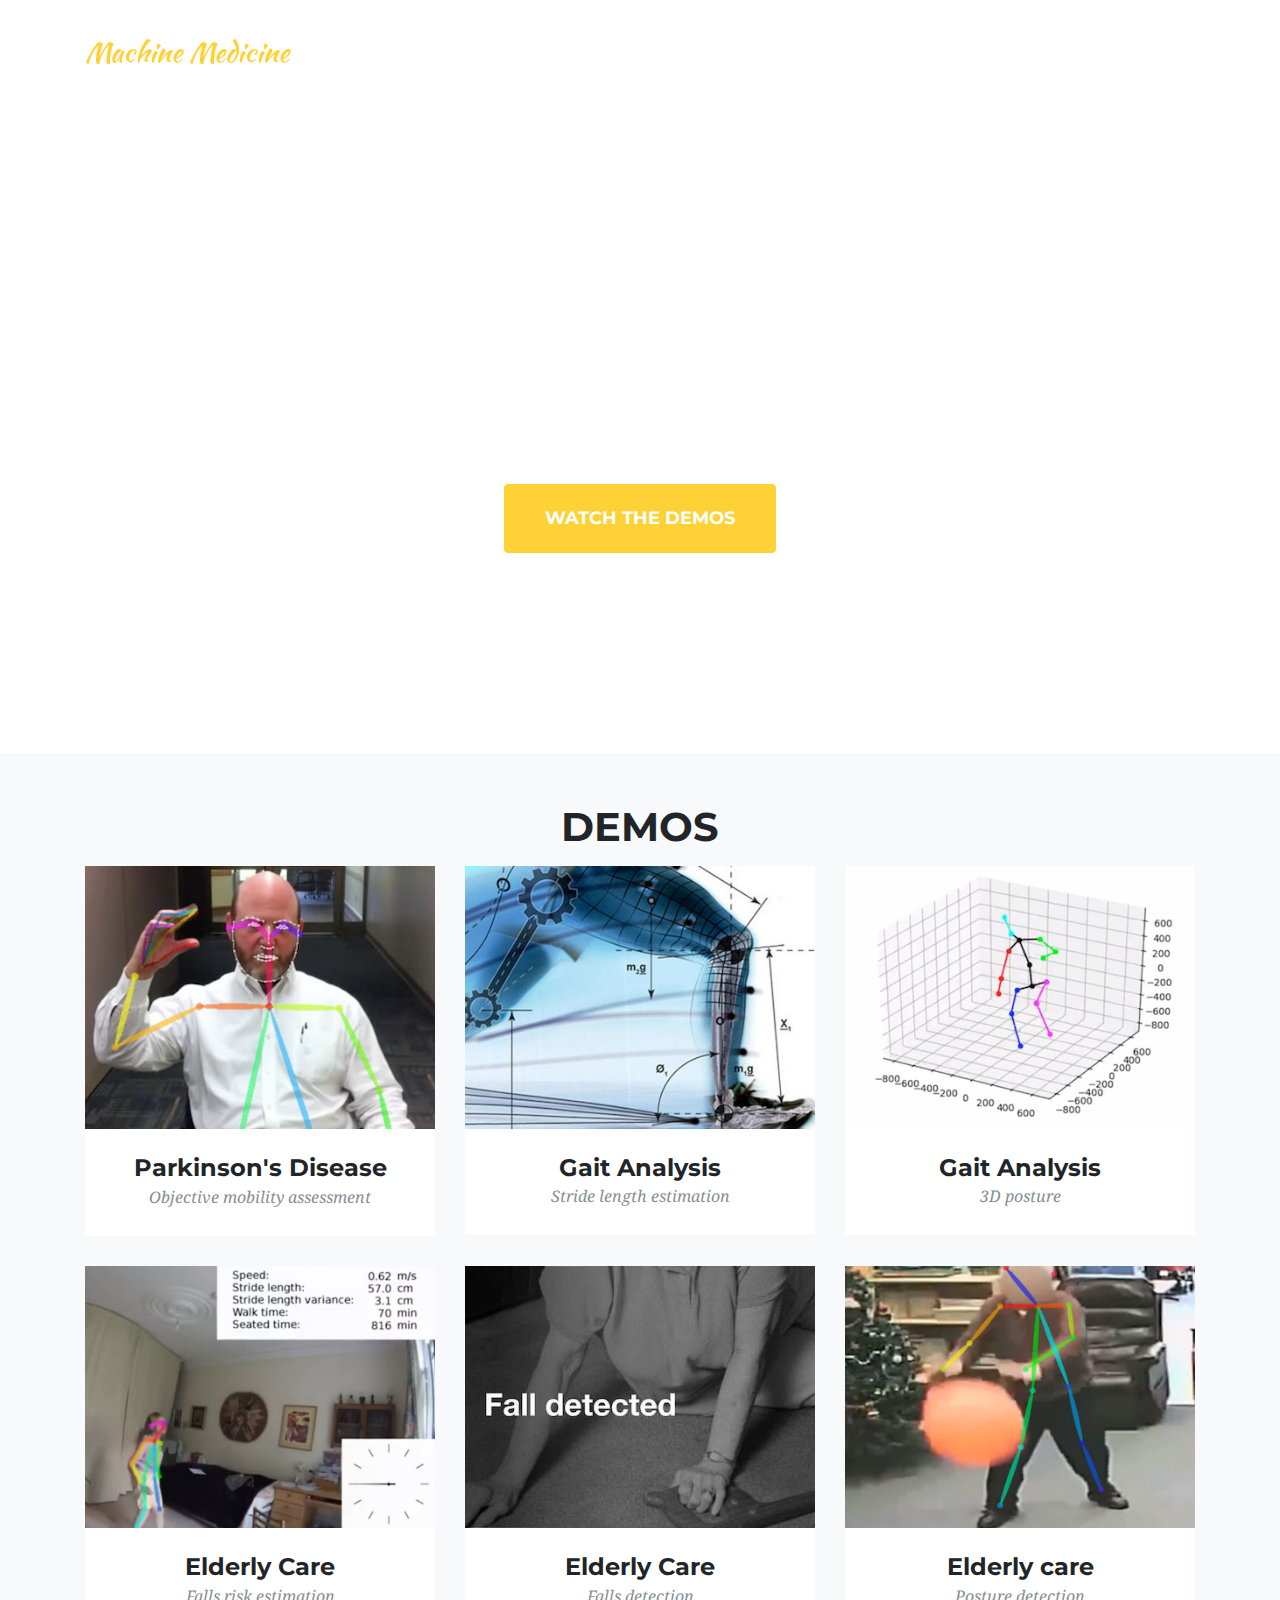
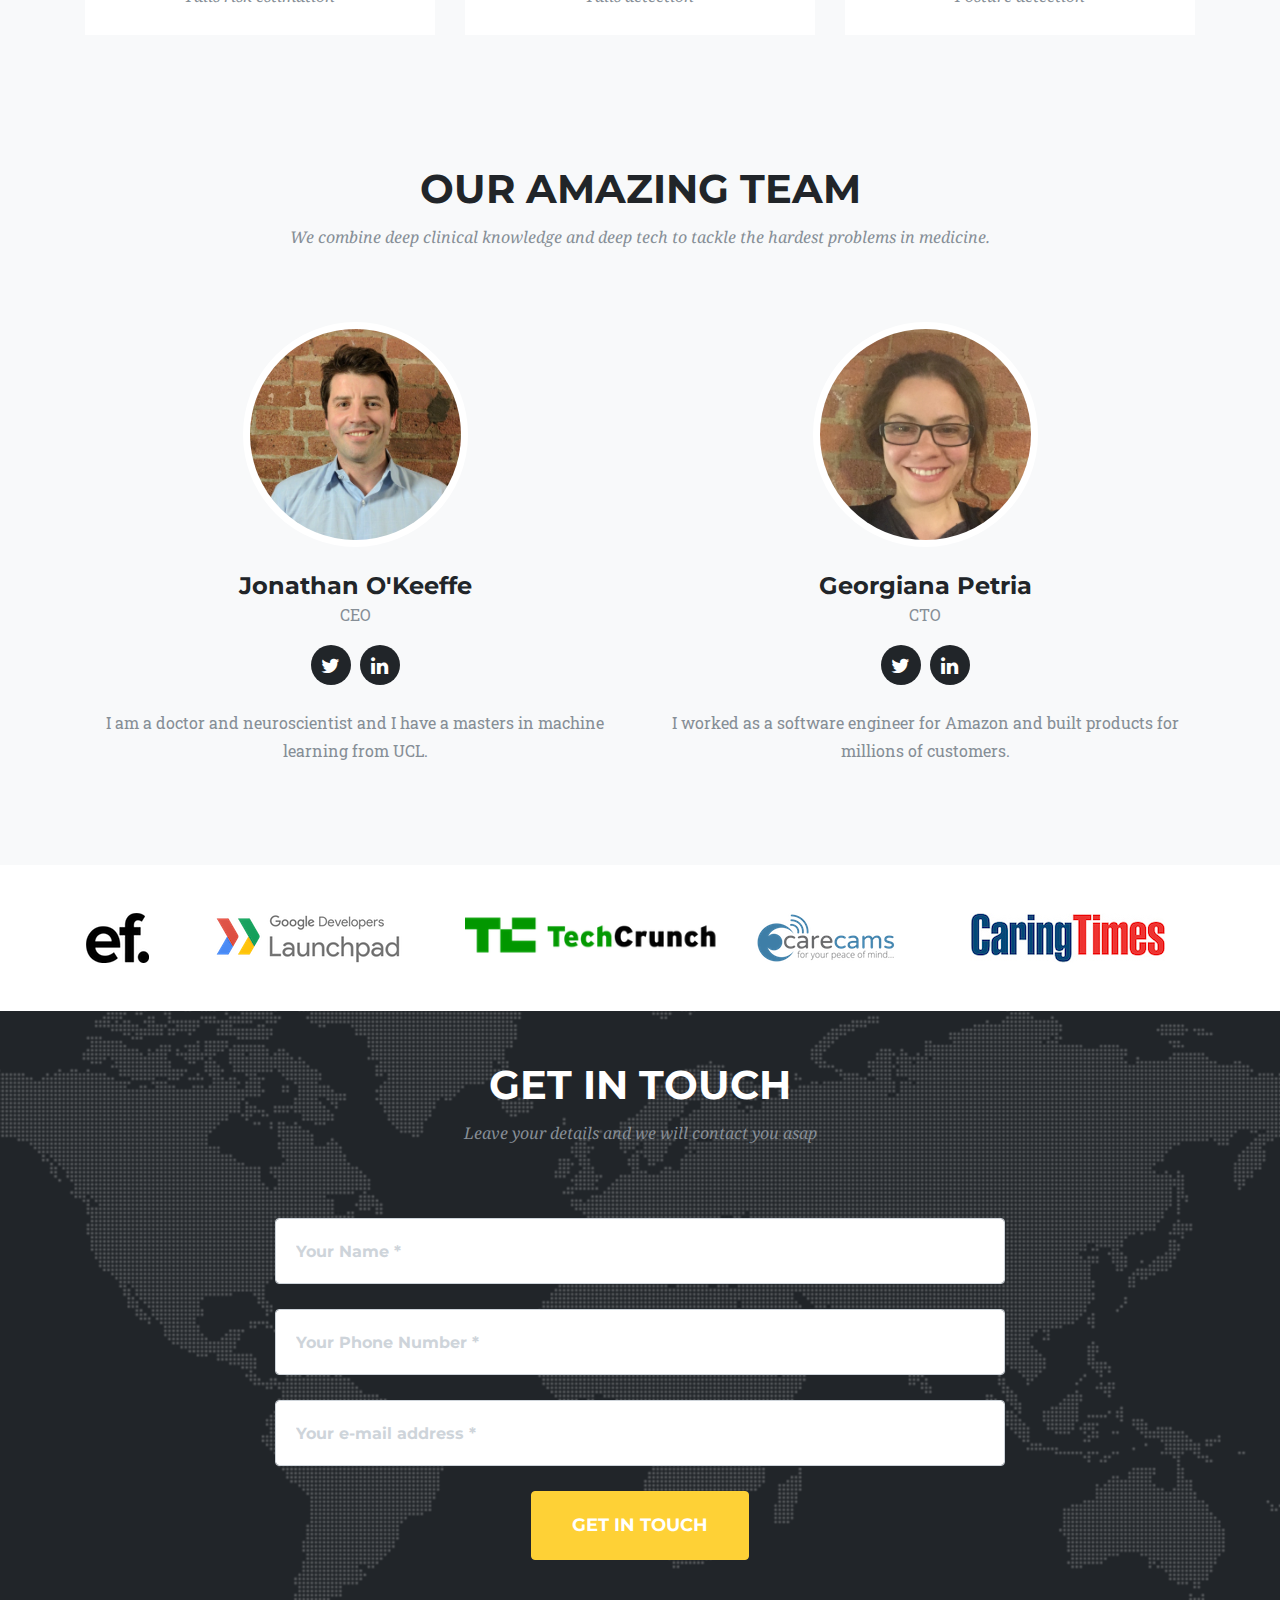
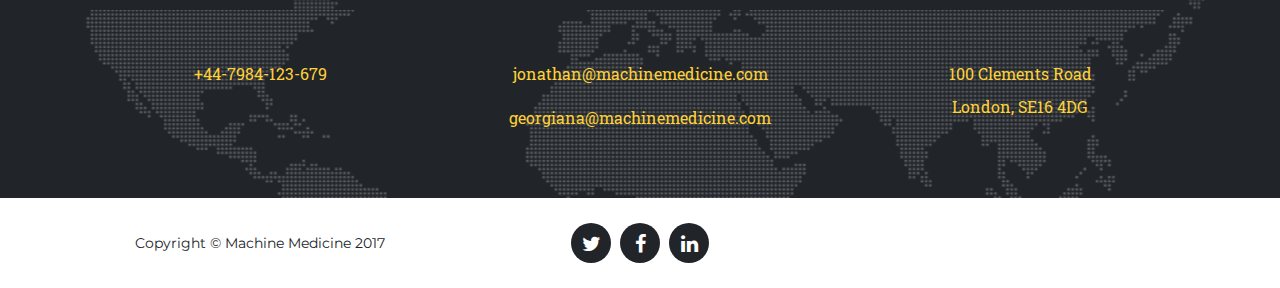
==== commit 9afaf700: "Merge pull request #2 from GeorgianaPetria/new_design" ====
--- a/index.html
+++ b/index.html
@@ -2,7 +2,7 @@
 <html lang="en">
 
   <head>
-
+    <meta property="og:image" content="img/header.jpg" />
     <meta charset="utf-8">
     <meta name="viewport" content="width=device-width, initial-scale=1, shrink-to-fit=no">
     <meta name="description" content="">
@@ -55,7 +55,9 @@
     <header class="masthead">
       <div class="container">
         <div class="intro-text">
-          <h1>Mobility Assessments from Video</h1>
+          <h1>Mobility Biomarkers from Video</h1>
+          <br>
+          <h5>Objective mobility and behavioural metrics extracted from standard video footage</h5>
           <br><br><br>
           <a class="btn btn-primary btn-xl text-uppercase js-scroll-trigger" href="#portfolio">Watch the Demos</a>
         </div>
@@ -68,7 +70,6 @@
         <div class="row">
           <div class="col-lg-12 text-center">
             <h2 class="section-heading text-uppercase">Demos</h2>
-            <h3 class="section-subheading text-muted">Our system tracks activities, walking patterns, detects falls and early signs of disease and alerts health professionals when an intervention is needed.</h3>
           </div>
         </div>
         <div class="row">
@@ -82,8 +83,8 @@
               <img class="img-fluid" src="img/portfolio/01-thumbnail.jpg" alt="">
             </a>
             <div class="portfolio-caption">
-              <h4>Parkinson's</h4>
-              <p class="text-muted">Finger tapping test</p>
+              <h4>Parkinson's Disease</h4>
+              <p class="text-muted">Objective mobility assessment</p>
             </div>
           </div>
           <div class="col-md-4 col-sm-6 portfolio-item">
@@ -166,7 +167,7 @@
         <div class="row">
           <div class="col-lg-12 text-center">
             <h2 class="section-heading text-uppercase">Our Amazing Team</h2>
-            <h3 class="section-subheading text-muted">Lorem ipsum dolor sit amet consectetur.</h3>
+            <h3 class="section-subheading text-muted">We combine deep clinical knowledge and deep tech to tackle the hardest problems in medicine.</h3>
           </div>
         </div>
         <div class="row">
@@ -177,16 +178,19 @@
               <p class="text-muted">CEO</p>
               <ul class="list-inline social-buttons">
                 <li class="list-inline-item">
-                  <a href="#">
+                  <a href="https://twitter.com/machinemedicine">
                     <i class="fa fa-twitter"></i>
                   </a>
                 </li>
                 <li class="list-inline-item">
-                  <a href="#">
+                  <a href="https://www.linkedin.com/in/jonathanokeeffe1/">
                     <i class="fa fa-linkedin"></i>
                   </a>
                 </li>
               </ul>
+              <br>
+              <p class="large text-muted">I am a doctor and neuroscientist and I have a masters in machine learning from UCL.</p>
+
             </div>
           </div>
           <div class="col-sm-6">
@@ -196,53 +200,51 @@
               <p class="text-muted">CTO</p>
               <ul class="list-inline social-buttons">
                 <li class="list-inline-item">
-                  <a href="#">
+                  <a href="https://twitter.com/machinemedicine">
                     <i class="fa fa-twitter"></i>
                   </a>
                 </li>
                 <li class="list-inline-item">
-                  <a href="#">
+                  <a href="https://www.linkedin.com/in/petriageorgiana/">
                     <i class="fa fa-linkedin"></i>
                   </a>
                 </li>
               </ul>
-            </div>
-          </div>
-        </div>
-        <div class="row">
-          <div class="col-lg-6 mx-auto text-center">
-            <p class="large text-muted">I am a doctor and neuroscientist and I have a masters in machine learning from UCL.</p>
-          </div>
-
-          <div class="col-lg-6 mx-auto text-center">
-            <p class="large text-muted">I worked as a software engineer for Amazon and built products for millions of customers. </p>
+              <br>
+              <p class="large text-muted">I worked as a software engineer for Amazon and built products for millions of customers. </p>
+            </div>
           </div>
         </div>
       </div>
     </section>
 
-    <!-- Clients -->
+
     <section class="py-5">
       <div class="container">
         <div class="row">
+          <div class="col-md-1 col-sm-6">
+            <a href="https://www.joinef.com/companies">
+              <img class="img-fluid d-block mx-auto" src="img/logos/ef.jpg" alt="">
+            </a>
+          </div>
           <div class="col-md-3 col-sm-6">
-            <a href="#">
-              <img class="img-fluid d-block mx-auto" src="img/logos/envato.jpg" alt="">
+            <a href="https://developers.google.com/programs/launchpad/">
+              <img class="img-fluid d-block mx-auto" src="img/logos/launchpad.jpg" alt="">
             </a>
           </div>
           <div class="col-md-3 col-sm-6">
-            <a href="#">
-              <img class="img-fluid d-block mx-auto" src="img/logos/designmodo.jpg" alt="">
+            <a href="https://techcrunch.com/2017/09/15/ef8/">
+              <img class="img-fluid d-block mx-auto" src="img/logos/techcrunch.jpg" alt="">
+            </a>
+          </div>
+          <div class="col-md-2 col-sm-6">
+            <a href="https://www.carecams.co.uk/peace-of-mind-cameras#falldetectionarea">
+              <img class="img-fluid d-block mx-auto" src="img/logos/care-cams.jpg" alt="">
             </a>
           </div>
           <div class="col-md-3 col-sm-6">
-            <a href="#">
-              <img class="img-fluid d-block mx-auto" src="img/logos/themeforest.jpg" alt="">
-            </a>
-          </div>
-          <div class="col-md-3 col-sm-6">
-            <a href="#">
-              <img class="img-fluid d-block mx-auto" src="img/logos/creative-market.jpg" alt="">
+            <a href="http://www.careinfo.org/2017/09/">
+              <img class="img-fluid d-block mx-auto" src="img/logos/caring-times.jpg" alt="">
             </a>
           </div>
         </div>
@@ -254,79 +256,91 @@
       <div class="container">
         <div class="row">
           <div class="col-lg-12 text-center">
-            <h2 class="section-heading text-uppercase">Contact Us</h2>
-            <h3 class="section-subheading text-muted">Lorem ipsum dolor sit amet consectetur.</h3>
-          </div>
-        </div>
-        <div class="row">
-          <div class="col-lg-12">
-            <form id="contactForm" name="sentMessage" novalidate>
-              <div class="row">
-                <div class="col-md-6">
-                  <div class="form-group">
-                    <input class="form-control" id="name" type="text" placeholder="Your Name *" required data-validation-required-message="Please enter your name.">
-                    <p class="help-block text-danger"></p>
-                  </div>
-                  <div class="form-group">
-                    <input class="form-control" id="email" type="email" placeholder="Your Email *" required data-validation-required-message="Please enter your email address.">
-                    <p class="help-block text-danger"></p>
-                  </div>
-                  <div class="form-group">
-                    <input class="form-control" id="phone" type="tel" placeholder="Your Phone *" required data-validation-required-message="Please enter your phone number.">
-                    <p class="help-block text-danger"></p>
-                  </div>
-                </div>
-                <div class="col-md-6">
-                  <div class="form-group">
-                    <textarea class="form-control" id="message" placeholder="Your Message *" required data-validation-required-message="Please enter a message."></textarea>
-                    <p class="help-block text-danger"></p>
-                  </div>
-                </div>
-                <div class="clearfix"></div>
-                <div class="col-lg-12 text-center">
-                  <div id="success"></div>
-                  <button id="sendMessageButton" class="btn btn-primary btn-xl text-uppercase" type="submit">Send Message</button>
-                </div>
-              </div>
-            </form>
+            <h2 class="section-heading text-uppercase">GET IN TOUCH</h2>
+            <h3 class="section-subheading text-muted">Leave your details and we will contact you asap</h3>
+          </div>
+        </div>
+        <div class="row">
+          <div class="col-lg-12" id="mc_embed_signup">
+            <div class="form-container">
+              <form id="SignUpForm" action="https://getsimpleform.com/messages?form_api_token=0212d2760065e9b9c40d0c9ac879dc55" method="post">
+                <div class="row">
+                  <div class="col-md-8 offset-2">
+                    <div class="form-group">
+                      <input class="form-control" type="text" name="name" placeholder="Your Name *" required data-validation-required-message="Please enter your name." data-schema-key="name">
+                      <p class="help-block text-danger"></p>
+                    </div>
+                    <div class="form-group">
+                      <input class="form-control" type="text" name="phone" placeholder="Your Phone Number *" required data-validation-required-message="Please enter your phone number." data-schema-key="phone">
+                      <p class="help-block text-danger"></p>
+                    </div>
+                    <div class="form-group">
+                      <input class="form-control" type="email" name="email" placeholder="Your e-mail address *" required data-validation-required-message="Please enter your email address." data-schema-key="email">
+                      <p class="help-block text-danger"></p>
+                    </div>
+                  </div>
+
+                  <div class="col-lg-12 text-center">
+                    <div id="success"></div>
+                    <div style="position: absolute; left: -5000px;" aria-hidden="true">
+                      <input type='hidden' name='redirect_to' value='http://machinemedicine.com#contact'/>
+                    </div>
+
+                    <div class="clear">
+                      <input type="submit" value="Get In Touch" name="subscribe" id="sendMessageButton" class="btn btn-primary btn-xl text-uppercase text-center">
+                      <div id="confirmDiv" style="display: none">
+                        <h4>Thanks!</h4>
+                      </div>
+                    </div>
+                  </div>
+                </div>
+              </form>
+            </div>
           </div>
         </div>
       </div>
     </section>
 
+    <section id="contact">
+        <div class="container">
+            <div class="row">
+                <div class="col-lg-4 text-center">
+                    <p><a href="">+44-7984-123-679</a></p>
+                </div>
+                <div class="col-lg-4 text-center">
+                    <p><a href="mailto:jonatha@machinemedicine.com">jonathan@machinemedicine.com</a></p>
+                    <p><a href="mailto:georgiana@machinemedicine.com">georgiana@machinemedicine.com</a></p>
+                </div>
+                <div class="col-lg-4 text-center">
+                    <p style="margin-bottom:5px"><a href="">100 Clements Road</a></p>
+                    <p><a href="">London, SE16 4DG</a></p>
+                </div>
+            </div>
+        </div>
+    </section>
     <!-- Footer -->
     <footer>
       <div class="container">
         <div class="row">
           <div class="col-md-4">
-            <span class="copyright">Copyright &copy; Your Website 2017</span>
+            <span class="copyright">Copyright &copy; Machine Medicine 2017</span>
           </div>
           <div class="col-md-4">
             <ul class="list-inline social-buttons">
               <li class="list-inline-item">
-                <a href="#">
+                <a href="https://twitter.com/machinemedicine">
                   <i class="fa fa-twitter"></i>
                 </a>
               </li>
               <li class="list-inline-item">
-                <a href="#">
+                <a href="https://www.facebook.com/MachineMedicine/">
                   <i class="fa fa-facebook"></i>
                 </a>
               </li>
               <li class="list-inline-item">
-                <a href="#">
+                <a href="https://www.linkedin.com/in/petriageorgiana/">
                   <i class="fa fa-linkedin"></i>
                 </a>
-              </li>
-            </ul>
-          </div>
-          <div class="col-md-4">
-            <ul class="list-inline quicklinks">
-              <li class="list-inline-item">
-                <a href="#">Privacy Policy</a>
-              </li>
-              <li class="list-inline-item">
-                <a href="#">Terms of Use</a>
               </li>
             </ul>
           </div>
@@ -350,17 +364,12 @@
               <div class="col-lg-8 mx-auto">
                 <div class="modal-body">
                   <!-- Project Details Go Here -->
-                  <h2 class="text-uppercase">Project Name</h2>
-                  <p class="item-intro text-muted">Lorem ipsum dolor sit amet consectetur.</p>
+                  <h2 class="text-uppercase">Parkinson's Assessment</h2>
+                  <p class="item-intro text-muted">Objective mobility assessment</p>
                   <div class="embed-responsive embed-responsive-16by9">
                         <iframe width="560" height="315" src="https://www.youtube.com/embed/rTOcc4R7yb4" frameborder="0" allowfullscreen></iframe>
                   </div>
-                  <p>Use this area to describe your project. Lorem ipsum dolor sit amet, consectetur adipisicing elit. Est blanditiis dolorem culpa incidunt minus dignissimos deserunt repellat aperiam quasi sunt officia expedita beatae cupiditate, maiores repudiandae, nostrum, reiciendis facere nemo!</p>
-                  <ul class="list-inline">
-                    <li>Date: January 2017</li>
-                    <li>Client: Threads</li>
-                    <li>Category: Illustration</li>
-                  </ul>
+                  <p>The smart system analyses motor dysfunction in patients with neurological conditions. The objective mobility assessment of a Parkinson's patient performing the finger tapping test can be done automatically. Artificial intelligence algorithms track in detail a patient's body and compute the amplitude and rate of the tapping automatically, using a simple mobile phone video.</p>
                   <button class="btn btn-primary" data-dismiss="modal" type="button">
                     <i class="fa fa-times"></i>
                     Close Project</button>
@@ -386,15 +395,13 @@
               <div class="col-lg-8 mx-auto">
                 <div class="modal-body">
                   <!-- Project Details Go Here -->
-                  <h2 class="text-uppercase">Project Name</h2>
-                  <p class="item-intro text-muted">Lorem ipsum dolor sit amet consectetur.</p>
-                  <img class="img-fluid d-block mx-auto" src="img/portfolio/02-full.jpg" alt="">
-                  <p>Use this area to describe your project. Lorem ipsum dolor sit amet, consectetur adipisicing elit. Est blanditiis dolorem culpa incidunt minus dignissimos deserunt repellat aperiam quasi sunt officia expedita beatae cupiditate, maiores repudiandae, nostrum, reiciendis facere nemo!</p>
-                  <ul class="list-inline">
-                    <li>Date: January 2017</li>
-                    <li>Client: Explore</li>
-                    <li>Category: Graphic Design</li>
-                  </ul>
+                  <h2 class="text-uppercase">Gait Analysis</h2>
+                  <p class="item-intro text-muted">Stride length estimation</p>
+                  <div class="embed-responsive embed-responsive-16by9">
+                      <iframe width="700" height="415" src="https://www.youtube.com/embed/tOps6re0v7Y" frameborder="0" allowfullscreen=""></iframe>
+                  </div>
+                  <p>State-of-the-art computer vision algorithms recognise gait disorder automatically. Using nothing more than a video and no markers, the system can replicate gait lab functionality and estimate relevant gait metrics, such as stride length and stride length variability.</p>
+                  
                   <button class="btn btn-primary" data-dismiss="modal" type="button">
                     <i class="fa fa-times"></i>
                     Close Project</button>
@@ -420,15 +427,13 @@
               <div class="col-lg-8 mx-auto">
                 <div class="modal-body">
                   <!-- Project Details Go Here -->
-                  <h2 class="text-uppercase">Project Name</h2>
-                  <p class="item-intro text-muted">Lorem ipsum dolor sit amet consectetur.</p>
-                  <img class="img-fluid d-block mx-auto" src="img/portfolio/03-full.jpg" alt="">
-                  <p>Use this area to describe your project. Lorem ipsum dolor sit amet, consectetur adipisicing elit. Est blanditiis dolorem culpa incidunt minus dignissimos deserunt repellat aperiam quasi sunt officia expedita beatae cupiditate, maiores repudiandae, nostrum, reiciendis facere nemo!</p>
-                  <ul class="list-inline">
-                    <li>Date: January 2017</li>
-                    <li>Client: Finish</li>
-                    <li>Category: Identity</li>
-                  </ul>
+                  <h2 class="text-uppercase">Gait Analysis</h2>
+                  <p class="item-intro text-muted">3D posture</p>
+                  <div class="embed-responsive embed-responsive-16by9">
+                      <iframe width="700" height="415" src="https://www.youtube.com/embed/qG-lL1qKENI?ecver=1&amp;rel=0&amp;autoplay=0" frameborder="0" allowfullscreen=""></iframe>
+                  </div>
+                  <p>Patient 3D pose is infered automatically using a simple video, making it possible to predict bad posture that can lead to back pain.</p>
+
                   <button class="btn btn-primary" data-dismiss="modal" type="button">
                     <i class="fa fa-times"></i>
                     Close Project</button>
@@ -454,15 +459,13 @@
               <div class="col-lg-8 mx-auto">
                 <div class="modal-body">
                   <!-- Project Details Go Here -->
-                  <h2 class="text-uppercase">Project Name</h2>
-                  <p class="item-intro text-muted">Lorem ipsum dolor sit amet consectetur.</p>
-                  <img class="img-fluid d-block mx-auto" src="img/portfolio/04-full.jpg" alt="">
-                  <p>Use this area to describe your project. Lorem ipsum dolor sit amet, consectetur adipisicing elit. Est blanditiis dolorem culpa incidunt minus dignissimos deserunt repellat aperiam quasi sunt officia expedita beatae cupiditate, maiores repudiandae, nostrum, reiciendis facere nemo!</p>
-                  <ul class="list-inline">
-                    <li>Date: January 2017</li>
-                    <li>Client: Lines</li>
-                    <li>Category: Branding</li>
-                  </ul>
+                  <h2 class="text-uppercase">Elderly Care</h2>
+                  <p class="item-intro text-muted">Falls risk estimation</p>
+                  <div class="embed-responsive embed-responsive-16by9">
+                      <iframe width="560" height="315" src="https://www.youtube.com/embed/pm0ix7lNZy0" frameborder="0" allowfullscreen></iframe>
+                  </div>
+                  <p>Mobility metrics extracted automatically from video can be used to predict high risk of falling over. Falling has catastrophic effects on elderly people, but can be predicted based on abrupt changes in gait metrics (stride length, stride length variability, mobility etc.).</p>
+
                   <button class="btn btn-primary" data-dismiss="modal" type="button">
                     <i class="fa fa-times"></i>
                     Close Project</button>
@@ -488,15 +491,13 @@
               <div class="col-lg-8 mx-auto">
                 <div class="modal-body">
                   <!-- Project Details Go Here -->
-                  <h2 class="text-uppercase">Project Name</h2>
-                  <p class="item-intro text-muted">Lorem ipsum dolor sit amet consectetur.</p>
-                  <img class="img-fluid d-block mx-auto" src="img/portfolio/05-full.jpg" alt="">
-                  <p>Use this area to describe your project. Lorem ipsum dolor sit amet, consectetur adipisicing elit. Est blanditiis dolorem culpa incidunt minus dignissimos deserunt repellat aperiam quasi sunt officia expedita beatae cupiditate, maiores repudiandae, nostrum, reiciendis facere nemo!</p>
-                  <ul class="list-inline">
-                    <li>Date: January 2017</li>
-                    <li>Client: Southwest</li>
-                    <li>Category: Website Design</li>
-                  </ul>
+                  <h2 class="text-uppercase">Elderly Care</h2>
+                  <p class="item-intro text-muted">Falls detection</p>
+                  <div class="embed-responsive embed-responsive-16by9">
+                      <iframe width="700" height="415" src="https://www.youtube.com/embed/9bUshDFymSw?ecver=1&amp;rel=0&amp;autoplay=0" frameborder="0" allowfullscreen=""></iframe>
+                  </div>
+                  <p>Falls in the elderly can be detected using video monitoring. Cutting edge artificial intelligence algorithms track people and recognise dangerous events, such as falls, alerting families, carers or health specialists when they happen.</p>
+
                   <button class="btn btn-primary" data-dismiss="modal" type="button">
                     <i class="fa fa-times"></i>
                     Close Project</button>
@@ -522,15 +523,12 @@
               <div class="col-lg-8 mx-auto">
                 <div class="modal-body">
                   <!-- Project Details Go Here -->
-                  <h2 class="text-uppercase">Project Name</h2>
-                  <p class="item-intro text-muted">Lorem ipsum dolor sit amet consectetur.</p>
-                  <img class="img-fluid d-block mx-auto" src="img/portfolio/06-full.jpg" alt="">
-                  <p>Use this area to describe your project. Lorem ipsum dolor sit amet, consectetur adipisicing elit. Est blanditiis dolorem culpa incidunt minus dignissimos deserunt repellat aperiam quasi sunt officia expedita beatae cupiditate, maiores repudiandae, nostrum, reiciendis facere nemo!</p>
-                  <ul class="list-inline">
-                    <li>Date: January 2017</li>
-                    <li>Client: Window</li>
-                    <li>Category: Photography</li>
-                  </ul>
+                  <h2 class="text-uppercase">Elderly Care</h2>
+                  <p class="item-intro text-muted">Posture detection</p>
+                  <div class="embed-responsive embed-responsive-16by9">
+                      <iframe width="700" height="415" src="https://www.youtube.com/embed/EUg1649Nnu4?ecver=1&amp;rel=0&amp;autoplay=0" frameborder="0" allowfullscreen=""></iframe>
+                  </div>
+                  <p>Patients are automatically monitored for adverse events and the system notifies carers or clinicians in time to prevent dangers. Algorithms are able to automatically track 2D posture and detect falls, medication intake, climbing out of bed and other relevant events.</p>
                   <button class="btn btn-primary" data-dismiss="modal" type="button">
                     <i class="fa fa-times"></i>
                     Close Project</button>
--- a/css/agency.min.css
+++ b/css/agency.min.css
@@ -2,4 +2,4 @@
  * Start Bootstrap - Agency v4.0.0-beta.2 (https://startbootstrap.com/template-overviews/agency)
  * Copyright 2013-2017 Start Bootstrap
  * Licensed under MIT (https://github.com/BlackrockDigital/startbootstrap-agency/blob/master/LICENSE)
- */body{overflow-x:hidden;font-family:'Roboto Slab','Helvetica Neue',Helvetica,Arial,sans-serif}p{line-height:1.75}a{color:#fed136}a:hover{color:#fec503}.text-primary{color:#fed136!important}h1,h2,h3,h4,h5,h6{font-weight:700;font-family:Montserrat,'Helvetica Neue',Helvetica,Arial,sans-serif}section{padding:100px 0}section h2.section-heading{font-size:40px;margin-top:0;margin-bottom:15px}section h3.section-subheading{font-size:16px;font-weight:400;font-style:italic;margin-bottom:75px;text-transform:none;font-family:'Droid Serif','Helvetica Neue',Helvetica,Arial,sans-serif}@media (min-width:768px){section{padding:150px 0}}.btn{font-family:Montserrat,'Helvetica Neue',Helvetica,Arial,sans-serif;font-weight:700}.btn-xl{font-size:18px;padding:20px 40px}.btn-primary{background-color:#fed136;border-color:#fed136}.btn-primary:active,.btn-primary:focus,.btn-primary:hover{background-color:#fec810!important;border-color:#fec810!important;color:#fff}.btn-primary:active,.btn-primary:focus{box-shadow:0 0 0 .2rem rgba(254,209,55,.5)!important}::-moz-selection{background:#fed136;text-shadow:none}::selection{background:#fed136;text-shadow:none}img::selection{background:0 0}img::-moz-selection{background:0 0}body{-webkit-tap-highlight-color:#fed136}#mainNav{background-color:#212529}#mainNav .navbar-toggler{font-size:12px;right:0;padding:13px;text-transform:uppercase;color:#fff;border:0;background-color:#fed136;font-family:Montserrat,'Helvetica Neue',Helvetica,Arial,sans-serif}#mainNav .navbar-brand{color:#fed136;font-family:'Kaushan Script','Helvetica Neue',Helvetica,Arial,cursive}#mainNav .navbar-brand.active,#mainNav .navbar-brand:active,#mainNav .navbar-brand:focus,#mainNav .navbar-brand:hover{color:#fec503}#mainNav .navbar-nav .nav-item .nav-link{font-size:90%;font-weight:400;padding:.75em 0;letter-spacing:1px;color:#fff;font-family:Montserrat,'Helvetica Neue',Helvetica,Arial,sans-serif}#mainNav .navbar-nav .nav-item .nav-link.active,#mainNav .navbar-nav .nav-item .nav-link:hover{color:#fed136}@media (min-width:992px){#mainNav{padding-top:25px;padding-bottom:25px;-webkit-transition:padding-top .3s,padding-bottom .3s;-moz-transition:padding-top .3s,padding-bottom .3s;transition:padding-top .3s,padding-bottom .3s;border:none;background-color:transparent}#mainNav .navbar-brand{font-size:1.75em;-webkit-transition:all .3s;-moz-transition:all .3s;transition:all .3s}#mainNav .navbar-nav .nav-item .nav-link{padding:1.1em 1em!important}#mainNav.navbar-shrink{padding-top:0;padding-bottom:0;background-color:#212529}#mainNav.navbar-shrink .navbar-brand{font-size:1.25em;padding:12px 0}}header.masthead{text-align:center;color:#fff;background-image:url(../img/header-bg.jpg);background-repeat:no-repeat;background-attachment:scroll;background-position:center center;-webkit-background-size:cover;-moz-background-size:cover;-o-background-size:cover;background-size:cover}header.masthead .intro-text{padding-top:150px;padding-bottom:100px}header.masthead .intro-text .intro-lead-in{font-size:22px;font-style:italic;line-height:22px;margin-bottom:25px;font-family:'Droid Serif','Helvetica Neue',Helvetica,Arial,sans-serif}header.masthead .intro-text .intro-heading{font-size:50px;font-weight:700;line-height:50px;margin-bottom:25px;font-family:Montserrat,'Helvetica Neue',Helvetica,Arial,sans-serif}@media (min-width:768px){header.masthead .intro-text{padding-top:300px;padding-bottom:200px}header.masthead .intro-text .intro-lead-in{font-size:40px;font-style:italic;line-height:40px;margin-bottom:25px;font-family:'Droid Serif','Helvetica Neue',Helvetica,Arial,sans-serif}header.masthead .intro-text .intro-heading{font-size:75px;font-weight:700;line-height:75px;margin-bottom:50px;font-family:Montserrat,'Helvetica Neue',Helvetica,Arial,sans-serif}}.service-heading{margin:15px 0;text-transform:none}#portfolio .portfolio-item{right:0;margin:0 0 15px}#portfolio .portfolio-item .portfolio-link{position:relative;display:block;max-width:400px;margin:0 auto;cursor:pointer}#portfolio .portfolio-item .portfolio-link .portfolio-hover{position:absolute;width:100%;height:100%;-webkit-transition:all ease .5s;-moz-transition:all ease .5s;transition:all ease .5s;opacity:0;background:rgba(254,209,54,.9)}#portfolio .portfolio-item .portfolio-link .portfolio-hover:hover{opacity:1}#portfolio .portfolio-item .portfolio-link .portfolio-hover .portfolio-hover-content{font-size:20px;position:absolute;top:50%;width:100%;height:20px;margin-top:-12px;text-align:center;color:#fff}#portfolio .portfolio-item .portfolio-link .portfolio-hover .portfolio-hover-content i{margin-top:-12px}#portfolio .portfolio-item .portfolio-link .portfolio-hover .portfolio-hover-content h3,#portfolio .portfolio-item .portfolio-link .portfolio-hover .portfolio-hover-content h4{margin:0}#portfolio .portfolio-item .portfolio-caption{max-width:400px;margin:0 auto;padding:25px;text-align:center;background-color:#fff}#portfolio .portfolio-item .portfolio-caption h4{margin:0;text-transform:none}#portfolio .portfolio-item .portfolio-caption p{font-size:16px;font-style:italic;margin:0;font-family:'Droid Serif','Helvetica Neue',Helvetica,Arial,sans-serif}#portfolio *{z-index:2}@media (min-width:767px){#portfolio .portfolio-item{margin:0 0 30px}}.portfolio-modal{padding-right:0!important}.portfolio-modal .modal-dialog{margin:1rem;max-width:100vw}.portfolio-modal .modal-content{padding:100px 0;text-align:center}.portfolio-modal .modal-content h2{font-size:3em;margin-bottom:15px}.portfolio-modal .modal-content p{margin-bottom:30px}.portfolio-modal .modal-content p.item-intro{font-size:16px;font-style:italic;margin:20px 0 30px;font-family:'Droid Serif','Helvetica Neue',Helvetica,Arial,sans-serif}.portfolio-modal .modal-content ul.list-inline{margin-top:0;margin-bottom:30px}.portfolio-modal .modal-content img{margin-bottom:30px}.portfolio-modal .modal-content button{cursor:pointer}.portfolio-modal .close-modal{position:absolute;top:25px;right:25px;width:75px;height:75px;cursor:pointer;background-color:transparent}.portfolio-modal .close-modal:hover{opacity:.3}.portfolio-modal .close-modal .lr{z-index:1051;width:1px;height:75px;margin-left:35px;-webkit-transform:rotate(45deg);-ms-transform:rotate(45deg);transform:rotate(45deg);background-color:#212529}.portfolio-modal .close-modal .lr .rl{z-index:1052;width:1px;height:75px;-webkit-transform:rotate(90deg);-ms-transform:rotate(90deg);transform:rotate(90deg);background-color:#212529}.timeline{position:relative;padding:0;list-style:none}.timeline:before{position:absolute;top:0;bottom:0;left:40px;width:2px;margin-left:-1.5px;content:'';background-color:#e9ecef}.timeline>li{position:relative;min-height:50px;margin-bottom:50px}.timeline>li:after,.timeline>li:before{display:table;content:' '}.timeline>li:after{clear:both}.timeline>li .timeline-panel{position:relative;float:right;width:100%;padding:0 20px 0 100px;text-align:left}.timeline>li .timeline-panel:before{right:auto;left:-15px;border-right-width:15px;border-left-width:0}.timeline>li .timeline-panel:after{right:auto;left:-14px;border-right-width:14px;border-left-width:0}.timeline>li .timeline-image{position:absolute;z-index:100;left:0;width:80px;height:80px;margin-left:0;text-align:center;color:#fff;border:7px solid #e9ecef;border-radius:100%;background-color:#fed136}.timeline>li .timeline-image h4{font-size:10px;line-height:14px;margin-top:12px}.timeline>li.timeline-inverted>.timeline-panel{float:right;padding:0 20px 0 100px;text-align:left}.timeline>li.timeline-inverted>.timeline-panel:before{right:auto;left:-15px;border-right-width:15px;border-left-width:0}.timeline>li.timeline-inverted>.timeline-panel:after{right:auto;left:-14px;border-right-width:14px;border-left-width:0}.timeline>li:last-child{margin-bottom:0}.timeline .timeline-heading h4{margin-top:0;color:inherit}.timeline .timeline-heading h4.subheading{text-transform:none}.timeline .timeline-body>p,.timeline .timeline-body>ul{margin-bottom:0}@media (min-width:768px){.timeline:before{left:50%}.timeline>li{min-height:100px;margin-bottom:100px}.timeline>li .timeline-panel{float:left;width:41%;padding:0 20px 20px 30px;text-align:right}.timeline>li .timeline-image{left:50%;width:100px;height:100px;margin-left:-50px}.timeline>li .timeline-image h4{font-size:13px;line-height:18px;margin-top:16px}.timeline>li.timeline-inverted>.timeline-panel{float:right;padding:0 30px 20px 20px;text-align:left}}@media (min-width:992px){.timeline>li{min-height:150px}.timeline>li .timeline-panel{padding:0 20px 20px}.timeline>li .timeline-image{width:150px;height:150px;margin-left:-75px}.timeline>li .timeline-image h4{font-size:18px;line-height:26px;margin-top:30px}.timeline>li.timeline-inverted>.timeline-panel{padding:0 20px 20px}}@media (min-width:1200px){.timeline>li{min-height:170px}.timeline>li .timeline-panel{padding:0 20px 20px 100px}.timeline>li .timeline-image{width:170px;height:170px;margin-left:-85px}.timeline>li .timeline-image h4{margin-top:40px}.timeline>li.timeline-inverted>.timeline-panel{padding:0 100px 20px 20px}}.team-member{margin-bottom:50px;text-align:center}.team-member img{width:225px;height:225px;border:7px solid #fff}.team-member h4{margin-top:25px;margin-bottom:0;text-transform:none}.team-member p{margin-top:0}section#contact{background-color:#212529;background-image:url(../img/map-image.png);background-repeat:no-repeat;background-position:center}section#contact .section-heading{color:#fff}section#contact .form-group{margin-bottom:25px}section#contact .form-group input,section#contact .form-group textarea{padding:20px}section#contact .form-group input.form-control{height:auto}section#contact .form-group textarea.form-control{height:248px}section#contact .form-control:focus{border-color:#fed136;box-shadow:none}section#contact ::-webkit-input-placeholder{font-weight:700;color:#ced4da;font-family:Montserrat,'Helvetica Neue',Helvetica,Arial,sans-serif}section#contact :-moz-placeholder{font-weight:700;color:#ced4da;font-family:Montserrat,'Helvetica Neue',Helvetica,Arial,sans-serif}section#contact ::-moz-placeholder{font-weight:700;color:#ced4da;font-family:Montserrat,'Helvetica Neue',Helvetica,Arial,sans-serif}section#contact :-ms-input-placeholder{font-weight:700;color:#ced4da;font-family:Montserrat,'Helvetica Neue',Helvetica,Arial,sans-serif}footer{padding:25px 0;text-align:center}footer span.copyright{font-size:90%;line-height:40px;text-transform:none;font-family:Montserrat,'Helvetica Neue',Helvetica,Arial,sans-serif}footer ul.quicklinks{font-size:90%;line-height:40px;margin-bottom:0;text-transform:none;font-family:Montserrat,'Helvetica Neue',Helvetica,Arial,sans-serif}ul.social-buttons{margin-bottom:0}ul.social-buttons li a{font-size:20px;line-height:40px;display:block;width:40px;height:40px;-webkit-transition:all .3s;-moz-transition:all .3s;transition:all .3s;color:#fff;border-radius:100%;outline:0;background-color:#212529}ul.social-buttons li a:active,ul.social-buttons li a:focus,ul.social-buttons li a:hover{background-color:#fed136}+ */body{overflow-x:hidden;font-family:'Roboto Slab','Helvetica Neue',Helvetica,Arial,sans-serif}p{line-height:1.75}a{color:#fed136}a:hover{color:#fec503}.text-primary{color:#fed136!important}h1,h2,h3,h4,h5,h6{font-weight:700;font-family:Montserrat,'Helvetica Neue',Helvetica,Arial,sans-serif}section{padding:50px 0}section h2.section-heading{font-size:40px;margin-top:0;margin-bottom:15px}section h3.section-subheading{font-size:16px;font-weight:400;font-style:italic;margin-bottom:75px;text-transform:none;font-family:'Droid Serif','Helvetica Neue',Helvetica,Arial,sans-serif}@media (min-width:768px){section{padding:50px 0}}.btn{font-family:Montserrat,'Helvetica Neue',Helvetica,Arial,sans-serif;font-weight:700}.btn-xl{font-size:18px;padding:20px 40px}.btn-primary{background-color:#fed136;border-color:#fed136}.btn-primary:active,.btn-primary:focus,.btn-primary:hover{background-color:#fec810!important;border-color:#fec810!important;color:#fff}.btn-primary:active,.btn-primary:focus{box-shadow:0 0 0 .2rem rgba(254,209,55,.5)!important}::-moz-selection{background:#fed136;text-shadow:none}::selection{background:#fed136;text-shadow:none}img::selection{background:0 0}img::-moz-selection{background:0 0}body{-webkit-tap-highlight-color:#fed136}#mainNav{background-color:#212529}#mainNav .navbar-toggler{font-size:12px;right:0;padding:13px;text-transform:uppercase;color:#fff;border:0;background-color:#fed136;font-family:Montserrat,'Helvetica Neue',Helvetica,Arial,sans-serif}#mainNav .navbar-brand{color:#fed136;font-family:'Kaushan Script','Helvetica Neue',Helvetica,Arial,cursive}#mainNav .navbar-brand.active,#mainNav .navbar-brand:active,#mainNav .navbar-brand:focus,#mainNav .navbar-brand:hover{color:#fec503}#mainNav .navbar-nav .nav-item .nav-link{font-size:90%;font-weight:400;padding:.75em 0;letter-spacing:1px;color:#fff;font-family:Montserrat,'Helvetica Neue',Helvetica,Arial,sans-serif}#mainNav .navbar-nav .nav-item .nav-link.active,#mainNav .navbar-nav .nav-item .nav-link:hover{color:#fed136}@media (min-width:992px){#mainNav{padding-top:25px;padding-bottom:25px;-webkit-transition:padding-top .3s,padding-bottom .3s;-moz-transition:padding-top .3s,padding-bottom .3s;transition:padding-top .3s,padding-bottom .3s;border:none;background-color:transparent}#mainNav .navbar-brand{font-size:1.75em;-webkit-transition:all .3s;-moz-transition:all .3s;transition:all .3s}#mainNav .navbar-nav .nav-item .nav-link{padding:1.1em 1em!important}#mainNav.navbar-shrink{padding-top:0;padding-bottom:0;background-color:#212529}#mainNav.navbar-shrink .navbar-brand{font-size:1.25em;padding:12px 0}}header.masthead{text-align:center;color:#fff;background-image:url(../img/header.jpg);background-repeat:no-repeat;background-attachment:scroll;background-position:center center;-webkit-background-size:cover;-moz-background-size:cover;-o-background-size:cover;background-size:cover}header.masthead .intro-text{padding-top:150px;padding-bottom:100px}header.masthead .intro-text .intro-lead-in{font-size:22px;font-style:italic;line-height:22px;margin-bottom:25px;font-family:'Droid Serif','Helvetica Neue',Helvetica,Arial,sans-serif}header.masthead .intro-text .intro-heading{font-size:50px;font-weight:700;line-height:50px;margin-bottom:25px;font-family:Montserrat,'Helvetica Neue',Helvetica,Arial,sans-serif}@media (min-width:768px){header.masthead .intro-text{padding-top:300px;padding-bottom:200px}header.masthead .intro-text .intro-lead-in{font-size:40px;font-style:italic;line-height:40px;margin-bottom:25px;font-family:'Droid Serif','Helvetica Neue',Helvetica,Arial,sans-serif}header.masthead .intro-text .intro-heading{font-size:75px;font-weight:700;line-height:75px;margin-bottom:50px;font-family:Montserrat,'Helvetica Neue',Helvetica,Arial,sans-serif}}.service-heading{margin:15px 0;text-transform:none}#portfolio .portfolio-item{right:0;margin:0 0 15px}#portfolio .portfolio-item .portfolio-link{position:relative;display:block;max-width:400px;margin:0 auto;cursor:pointer}#portfolio .portfolio-item .portfolio-link .portfolio-hover{position:absolute;width:100%;height:100%;-webkit-transition:all ease .5s;-moz-transition:all ease .5s;transition:all ease .5s;opacity:0;background:rgba(254,209,54,.9)}#portfolio .portfolio-item .portfolio-link .portfolio-hover:hover{opacity:1}#portfolio .portfolio-item .portfolio-link .portfolio-hover .portfolio-hover-content{font-size:20px;position:absolute;top:50%;width:100%;height:20px;margin-top:-12px;text-align:center;color:#fff}#portfolio .portfolio-item .portfolio-link .portfolio-hover .portfolio-hover-content i{margin-top:-12px}#portfolio .portfolio-item .portfolio-link .portfolio-hover .portfolio-hover-content h3,#portfolio .portfolio-item .portfolio-link .portfolio-hover .portfolio-hover-content h4{margin:0}#portfolio .portfolio-item .portfolio-caption{max-width:400px;margin:0 auto;padding:25px;text-align:center;background-color:#fff}#portfolio .portfolio-item .portfolio-caption h4{margin:0;text-transform:none}#portfolio .portfolio-item .portfolio-caption p{font-size:16px;font-style:italic;margin:0;font-family:'Droid Serif','Helvetica Neue',Helvetica,Arial,sans-serif}#portfolio *{z-index:2}@media (min-width:767px){#portfolio .portfolio-item{margin:0 0 30px}}.portfolio-modal{padding-right:0!important}.portfolio-modal .modal-dialog{margin:1rem;max-width:100vw}.portfolio-modal .modal-content{padding:100px 0;text-align:center}.portfolio-modal .modal-content h2{font-size:3em;margin-bottom:15px}.portfolio-modal .modal-content p{margin-bottom:30px}.portfolio-modal .modal-content p.item-intro{font-size:16px;font-style:italic;margin:20px 0 30px;font-family:'Droid Serif','Helvetica Neue',Helvetica,Arial,sans-serif}.portfolio-modal .modal-content ul.list-inline{margin-top:0;margin-bottom:30px}.portfolio-modal .modal-content img{margin-bottom:30px}.portfolio-modal .modal-content button{cursor:pointer}.portfolio-modal .close-modal{position:absolute;top:25px;right:25px;width:75px;height:75px;cursor:pointer;background-color:transparent}.portfolio-modal .close-modal:hover{opacity:.3}.portfolio-modal .close-modal .lr{z-index:1051;width:1px;height:75px;margin-left:35px;-webkit-transform:rotate(45deg);-ms-transform:rotate(45deg);transform:rotate(45deg);background-color:#212529}.portfolio-modal .close-modal .lr .rl{z-index:1052;width:1px;height:75px;-webkit-transform:rotate(90deg);-ms-transform:rotate(90deg);transform:rotate(90deg);background-color:#212529}.timeline{position:relative;padding:0;list-style:none}.timeline:before{position:absolute;top:0;bottom:0;left:40px;width:2px;margin-left:-1.5px;content:'';background-color:#e9ecef}.timeline>li{position:relative;min-height:50px;margin-bottom:50px}.timeline>li:after,.timeline>li:before{display:table;content:' '}.timeline>li:after{clear:both}.timeline>li .timeline-panel{position:relative;float:right;width:100%;padding:0 20px 0 100px;text-align:left}.timeline>li .timeline-panel:before{right:auto;left:-15px;border-right-width:15px;border-left-width:0}.timeline>li .timeline-panel:after{right:auto;left:-14px;border-right-width:14px;border-left-width:0}.timeline>li .timeline-image{position:absolute;z-index:100;left:0;width:80px;height:80px;margin-left:0;text-align:center;color:#fff;border:7px solid #e9ecef;border-radius:100%;background-color:#fed136}.timeline>li .timeline-image h4{font-size:10px;line-height:14px;margin-top:12px}.timeline>li.timeline-inverted>.timeline-panel{float:right;padding:0 20px 0 100px;text-align:left}.timeline>li.timeline-inverted>.timeline-panel:before{right:auto;left:-15px;border-right-width:15px;border-left-width:0}.timeline>li.timeline-inverted>.timeline-panel:after{right:auto;left:-14px;border-right-width:14px;border-left-width:0}.timeline>li:last-child{margin-bottom:0}.timeline .timeline-heading h4{margin-top:0;color:inherit}.timeline .timeline-heading h4.subheading{text-transform:none}.timeline .timeline-body>p,.timeline .timeline-body>ul{margin-bottom:0}@media (min-width:768px){.timeline:before{left:50%}.timeline>li{min-height:100px;margin-bottom:100px}.timeline>li .timeline-panel{float:left;width:41%;padding:0 20px 20px 30px;text-align:right}.timeline>li .timeline-image{left:50%;width:100px;height:100px;margin-left:-50px}.timeline>li .timeline-image h4{font-size:13px;line-height:18px;margin-top:16px}.timeline>li.timeline-inverted>.timeline-panel{float:right;padding:0 30px 20px 20px;text-align:left}}@media (min-width:992px){.timeline>li{min-height:150px}.timeline>li .timeline-panel{padding:0 20px 20px}.timeline>li .timeline-image{width:150px;height:150px;margin-left:-75px}.timeline>li .timeline-image h4{font-size:18px;line-height:26px;margin-top:30px}.timeline>li.timeline-inverted>.timeline-panel{padding:0 20px 20px}}@media (min-width:1200px){.timeline>li{min-height:170px}.timeline>li .timeline-panel{padding:0 20px 20px 100px}.timeline>li .timeline-image{width:170px;height:170px;margin-left:-85px}.timeline>li .timeline-image h4{margin-top:40px}.timeline>li.timeline-inverted>.timeline-panel{padding:0 100px 20px 20px}}.team-member{margin-bottom:50px;text-align:center}.team-member img{width:225px;height:225px;border:7px solid #fff}.team-member h4{margin-top:25px;margin-bottom:0;text-transform:none}.team-member p{margin-top:0}section#contact{background-color:#212529;background-image:url(../img/map-image.png);background-repeat:no-repeat;background-position:center}section#contact .section-heading{color:#fff}section#contact .form-group{margin-bottom:25px}section#contact .form-group input,section#contact .form-group textarea{padding:20px}section#contact .form-group input.form-control{height:auto}section#contact .form-group textarea.form-control{height:248px}section#contact .form-control:focus{border-color:#fed136;box-shadow:none}section#contact ::-webkit-input-placeholder{font-weight:700;color:#ced4da;font-family:Montserrat,'Helvetica Neue',Helvetica,Arial,sans-serif}section#contact :-moz-placeholder{font-weight:700;color:#ced4da;font-family:Montserrat,'Helvetica Neue',Helvetica,Arial,sans-serif}section#contact ::-moz-placeholder{font-weight:700;color:#ced4da;font-family:Montserrat,'Helvetica Neue',Helvetica,Arial,sans-serif}section#contact :-ms-input-placeholder{font-weight:700;color:#ced4da;font-family:Montserrat,'Helvetica Neue',Helvetica,Arial,sans-serif}footer{padding:25px 0;text-align:center}footer span.copyright{font-size:90%;line-height:40px;text-transform:none;font-family:Montserrat,'Helvetica Neue',Helvetica,Arial,sans-serif}footer ul.quicklinks{font-size:90%;line-height:40px;margin-bottom:0;text-transform:none;font-family:Montserrat,'Helvetica Neue',Helvetica,Arial,sans-serif}ul.social-buttons{margin-bottom:0}ul.social-buttons li a{font-size:20px;line-height:40px;display:block;width:40px;height:40px;-webkit-transition:all .3s;-moz-transition:all .3s;transition:all .3s;color:#fff;border-radius:100%;outline:0;background-color:#212529}ul.social-buttons li a:active,ul.social-buttons li a:focus,ul.social-buttons li a:hover{background-color:#fed136}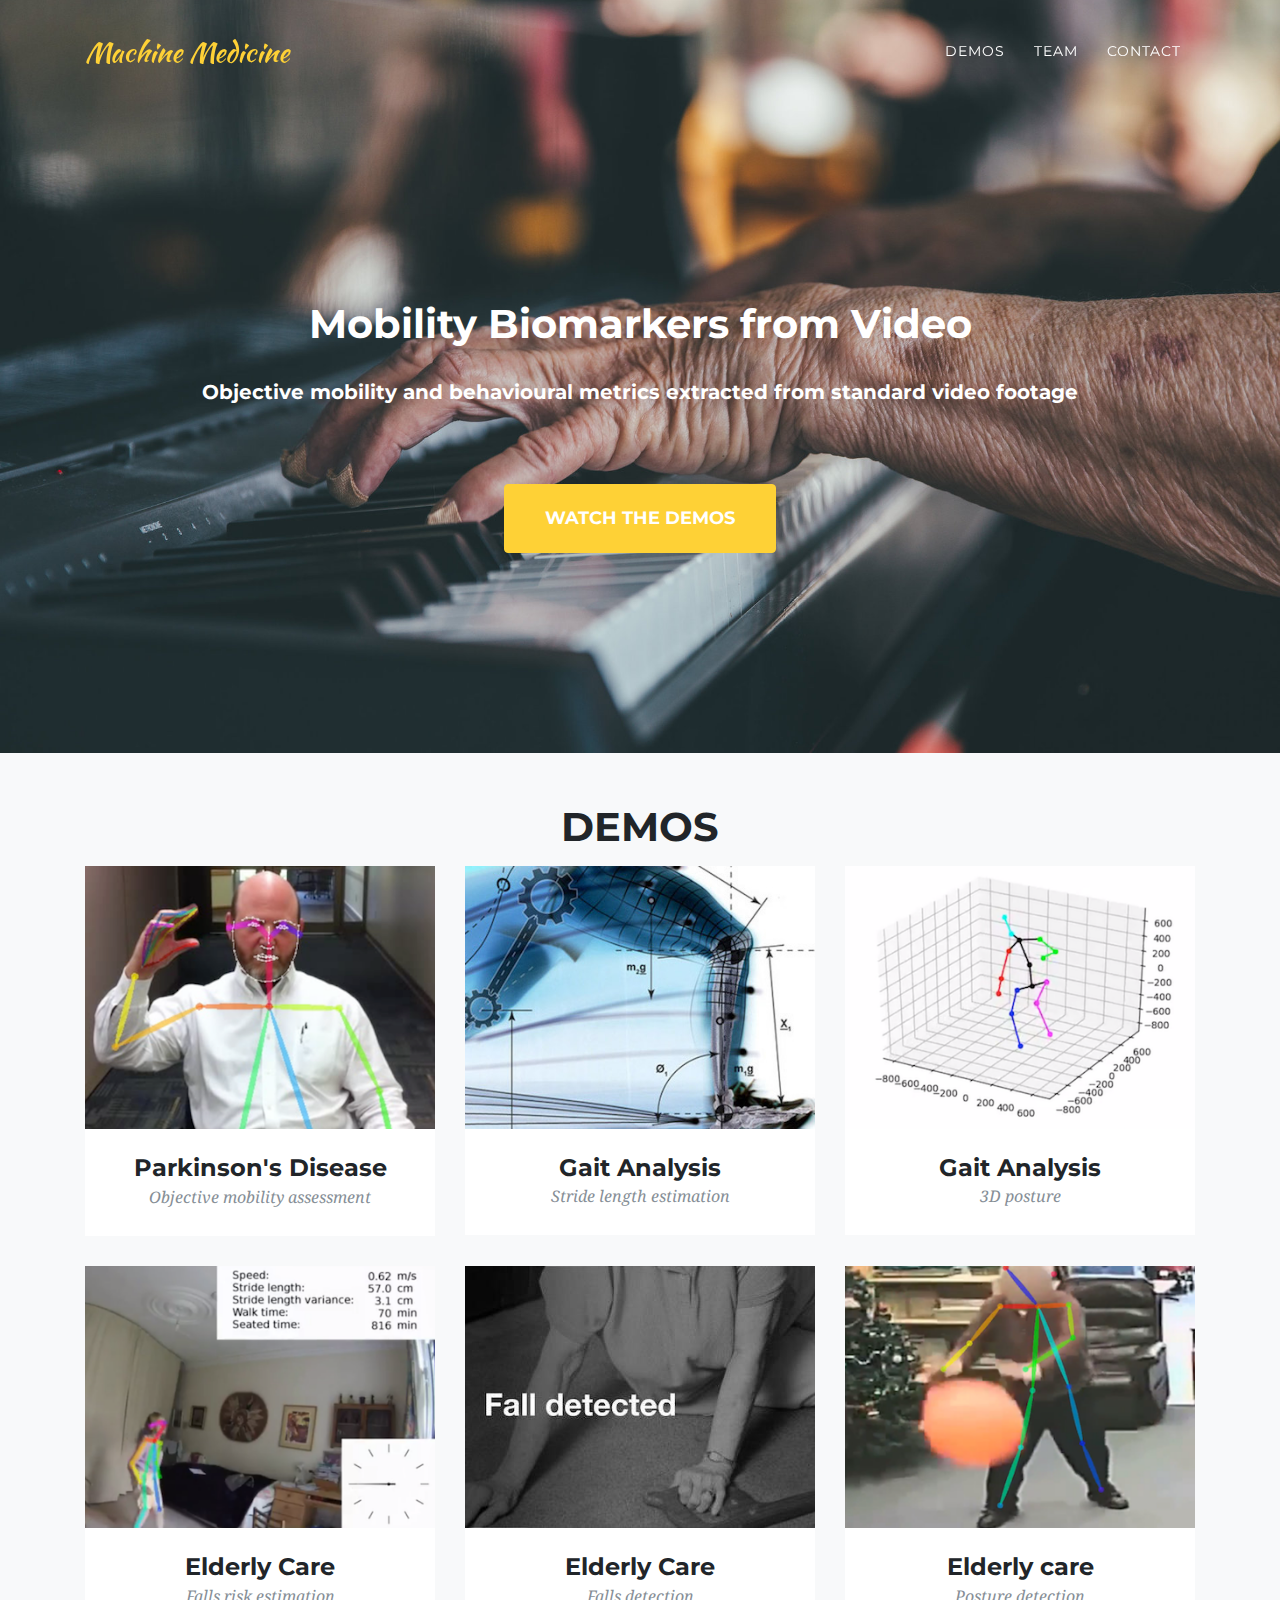
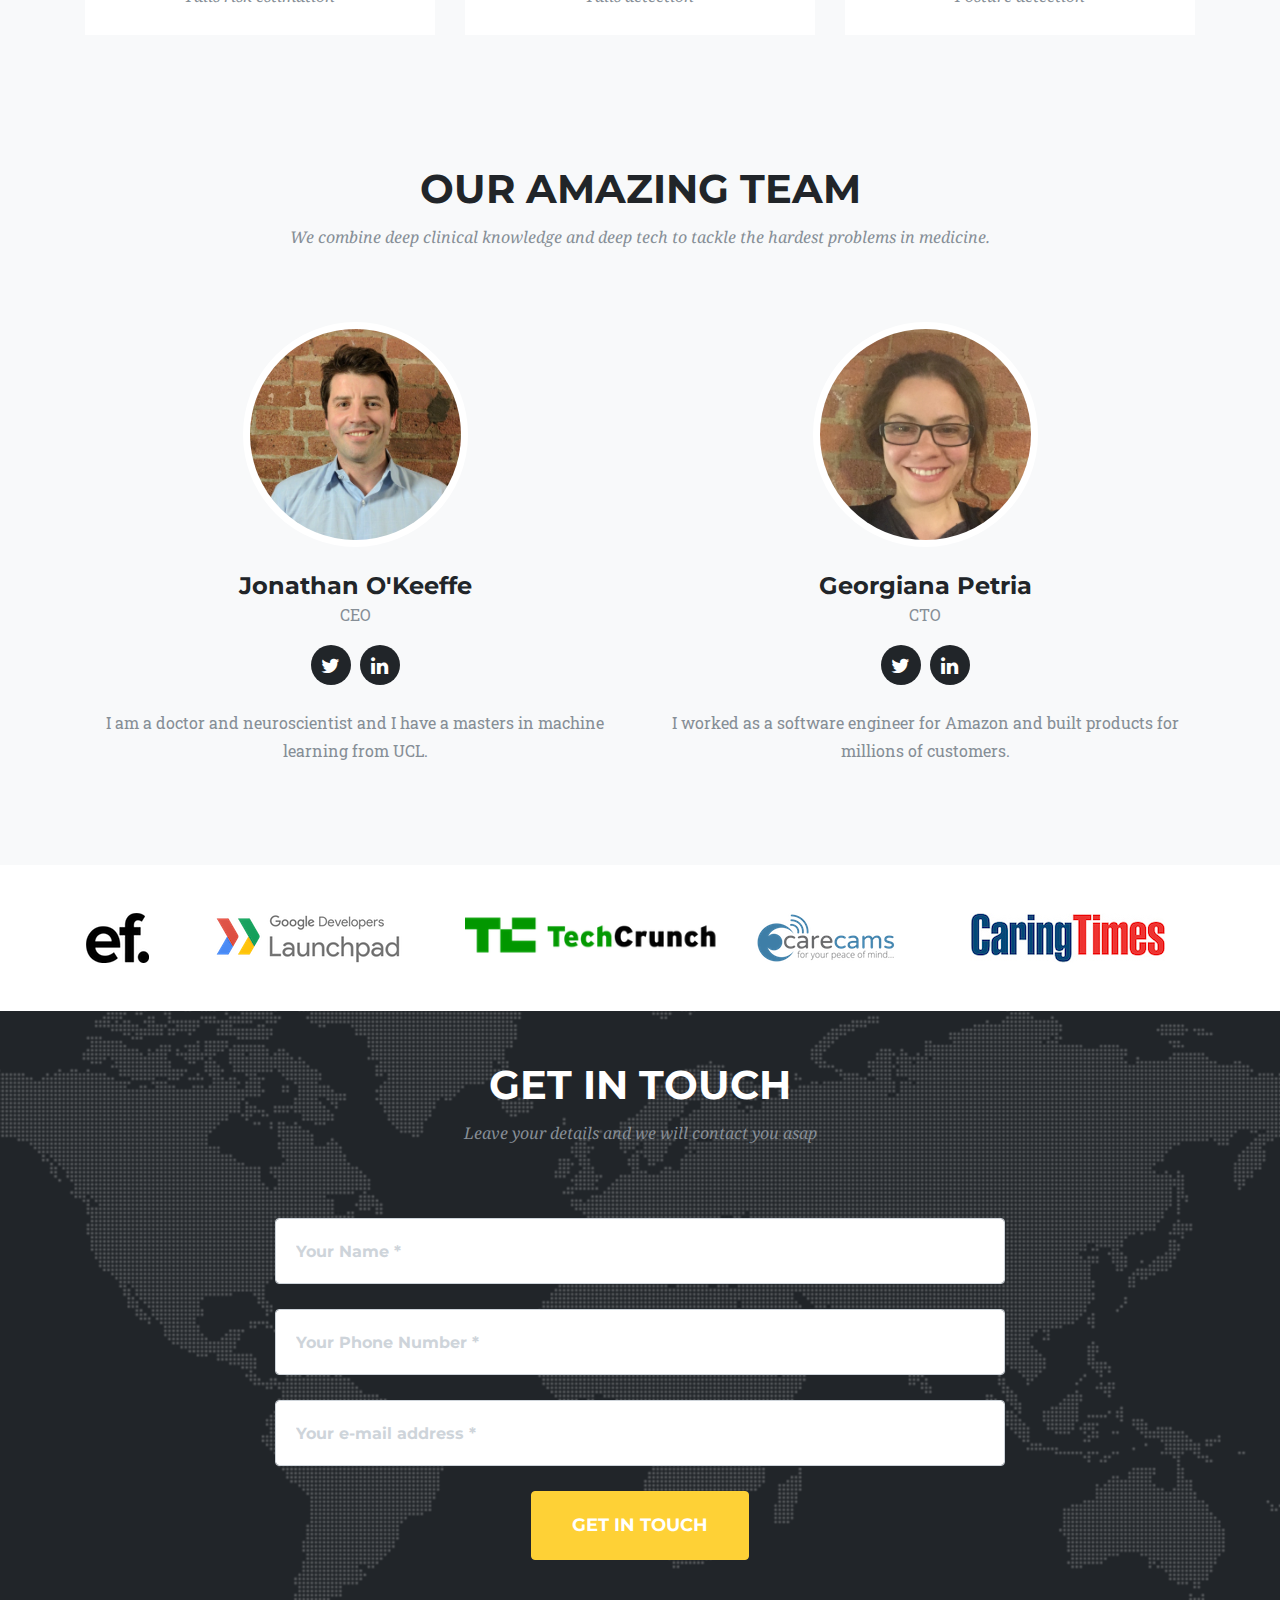
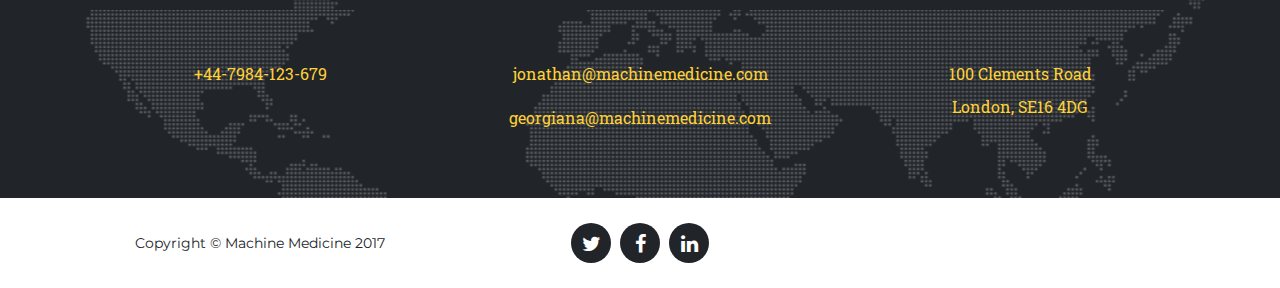
==== commit 3ed5b879: "minified js" ====
--- a/index.html
+++ b/index.html
@@ -548,8 +548,8 @@
     <script src="vendor/jquery-easing/jquery.easing.min.js"></script>
 
     <!-- Contact form JavaScript -->
-    <script src="js/jqBootstrapValidation.js"></script>
-    <script src="js/contact_me.js"></script>
+    <script src="js/jqBootstrapValidation.min.js"></script>
+    <script src="js/contact_me.min.js"></script>
 
     <!-- Custom scripts for this template -->
     <script src="js/agency.min.js"></script>
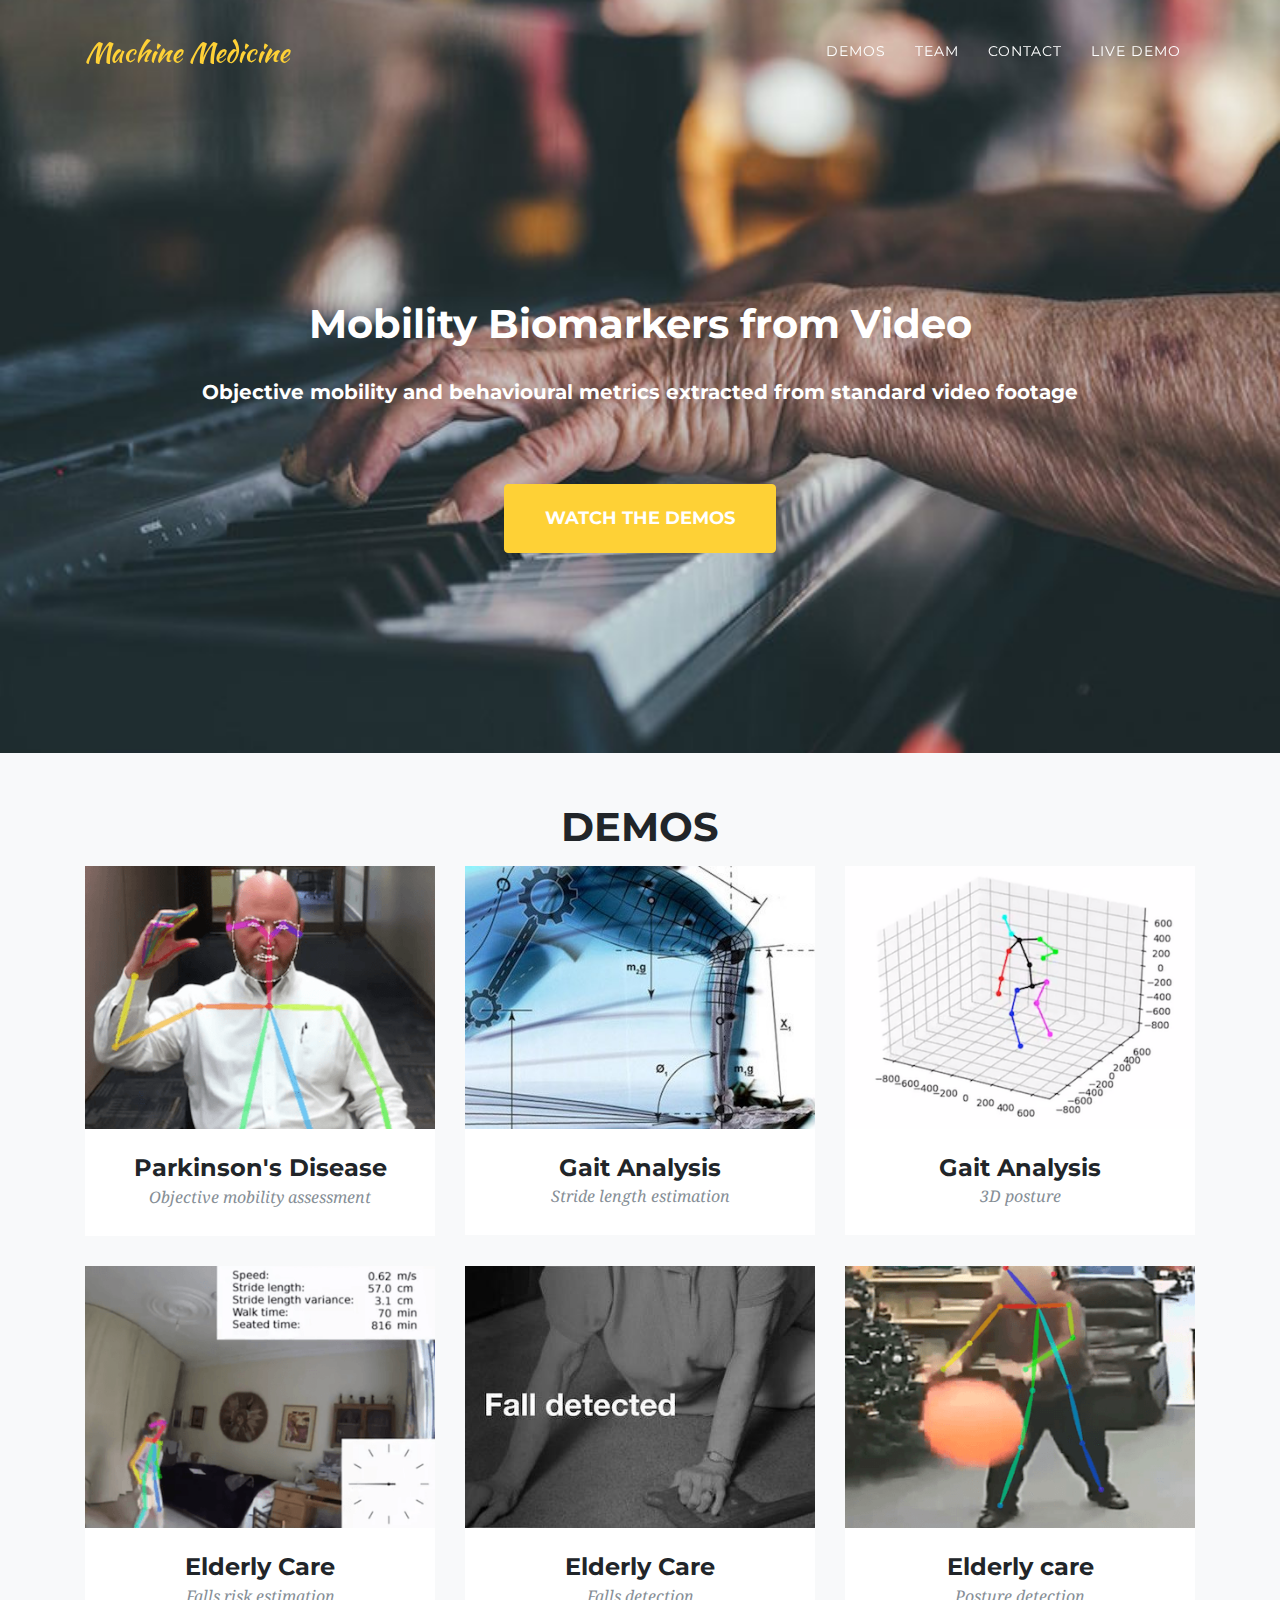
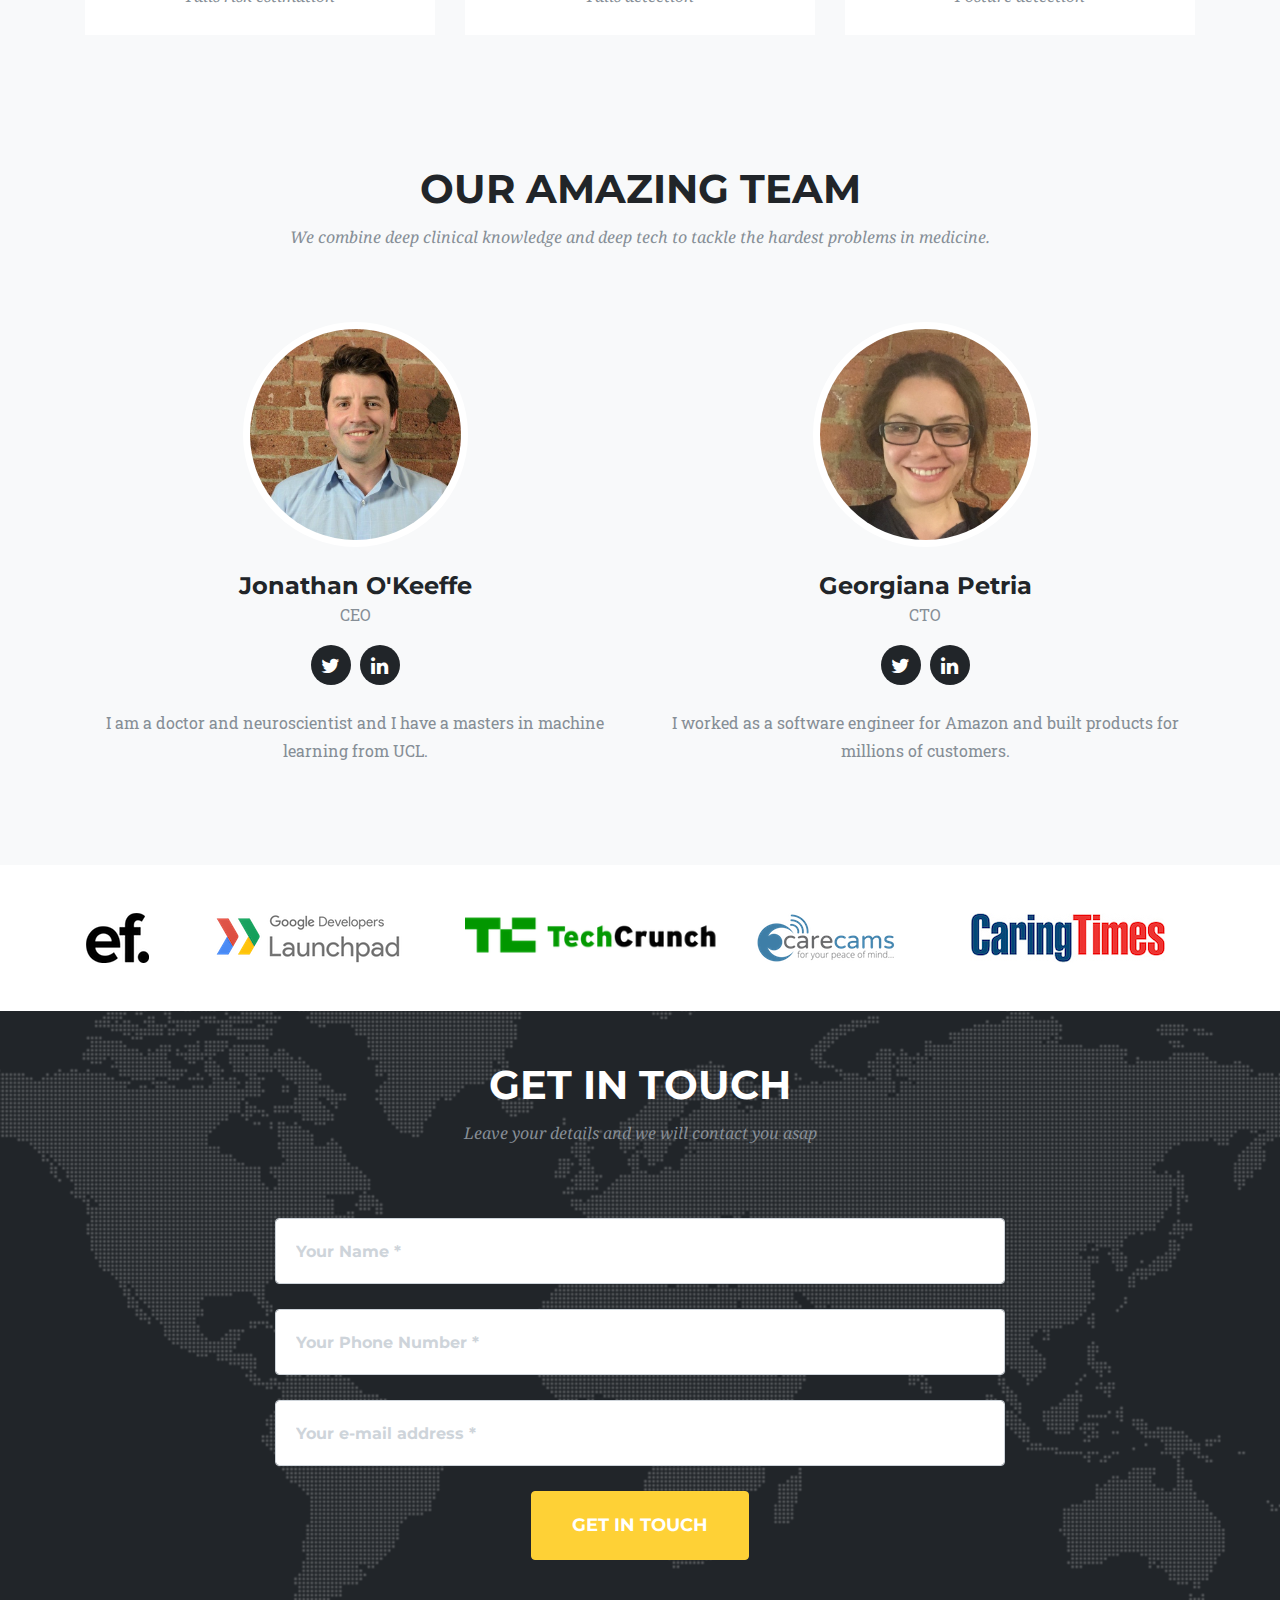
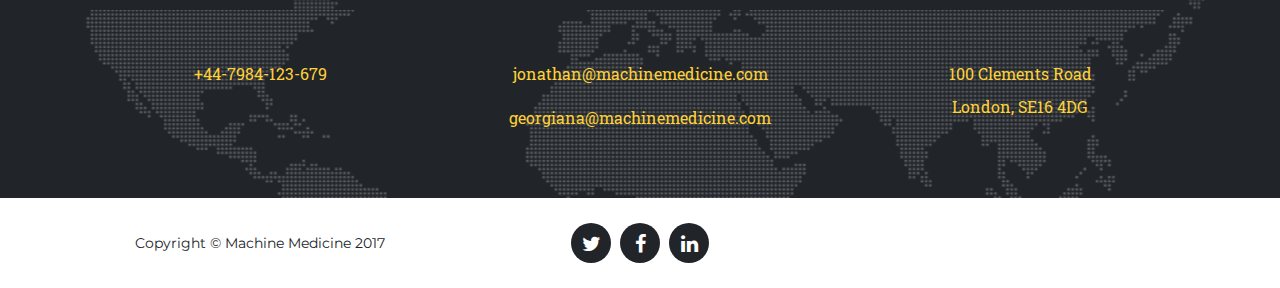
==== commit 10065732: "added live demo page" ====
--- a/index.html
+++ b/index.html
@@ -45,6 +45,9 @@
             </li>
             <li class="nav-item">
               <a class="nav-link js-scroll-trigger" href="#contact">Contact</a>
+            </li>
+            <li class="nav-item">
+              <a class="nav-link js-scroll-trigger" href="demo.html">Live Demo</a>
             </li>
           </ul>
         </div>
@@ -554,6 +557,31 @@
     <!-- Custom scripts for this template -->
     <script src="js/agency.min.js"></script>
 
+    <!-- Start of Google Analytics code -->
+    <script>
+        (function(i,s,o,g,r,a,m){i['GoogleAnalyticsObject']=r;i[r]=i[r]||function(){
+        (i[r].q=i[r].q||[]).push(arguments)},i[r].l=1*new Date();a=s.createElement(o),
+        m=s.getElementsByTagName(o)[0];a.async=1;a.src=g;m.parentNode.insertBefore(a,m)
+        })(window,document,'script','https://www.google-analytics.com/analytics.js','ga');
+        ga('create', 'UA-108809954-2', 'auto');
+        ga('send', 'pageview');
+    </script>
+    <!-- End of Google Analytics code -->
+
+    <!-- Start of Survicate (www.survicate.com) code
+    <script type="text/javascript">
+     (function(w) {
+       w._sv = w._sv || {};
+       w._sv.trackingCode = 'hRThMqRJGrbCarzeekHzvlFPkoeVovgy';
+       var s = document.createElement('script');
+       s.src = '//api.survicate.com/assets/survicate.js';
+       s.async = true;
+       var e = document.getElementsByTagName('script')[0];
+       e.parentNode.insertBefore(s, e);
+     })(window);
+    </script>
+     End of Survicate code -->
+
   </body>
 
 </html>
--- a/css/agency.min.css
+++ b/css/agency.min.css
@@ -1,5 +1 @@
-/*!
- * Start Bootstrap - Agency v4.0.0-beta.2 (https://startbootstrap.com/template-overviews/agency)
- * Copyright 2013-2017 Start Bootstrap
- * Licensed under MIT (https://github.com/BlackrockDigital/startbootstrap-agency/blob/master/LICENSE)
- */body{overflow-x:hidden;font-family:'Roboto Slab','Helvetica Neue',Helvetica,Arial,sans-serif}p{line-height:1.75}a{color:#fed136}a:hover{color:#fec503}.text-primary{color:#fed136!important}h1,h2,h3,h4,h5,h6{font-weight:700;font-family:Montserrat,'Helvetica Neue',Helvetica,Arial,sans-serif}section{padding:50px 0}section h2.section-heading{font-size:40px;margin-top:0;margin-bottom:15px}section h3.section-subheading{font-size:16px;font-weight:400;font-style:italic;margin-bottom:75px;text-transform:none;font-family:'Droid Serif','Helvetica Neue',Helvetica,Arial,sans-serif}@media (min-width:768px){section{padding:50px 0}}.btn{font-family:Montserrat,'Helvetica Neue',Helvetica,Arial,sans-serif;font-weight:700}.btn-xl{font-size:18px;padding:20px 40px}.btn-primary{background-color:#fed136;border-color:#fed136}.btn-primary:active,.btn-primary:focus,.btn-primary:hover{background-color:#fec810!important;border-color:#fec810!important;color:#fff}.btn-primary:active,.btn-primary:focus{box-shadow:0 0 0 .2rem rgba(254,209,55,.5)!important}::-moz-selection{background:#fed136;text-shadow:none}::selection{background:#fed136;text-shadow:none}img::selection{background:0 0}img::-moz-selection{background:0 0}body{-webkit-tap-highlight-color:#fed136}#mainNav{background-color:#212529}#mainNav .navbar-toggler{font-size:12px;right:0;padding:13px;text-transform:uppercase;color:#fff;border:0;background-color:#fed136;font-family:Montserrat,'Helvetica Neue',Helvetica,Arial,sans-serif}#mainNav .navbar-brand{color:#fed136;font-family:'Kaushan Script','Helvetica Neue',Helvetica,Arial,cursive}#mainNav .navbar-brand.active,#mainNav .navbar-brand:active,#mainNav .navbar-brand:focus,#mainNav .navbar-brand:hover{color:#fec503}#mainNav .navbar-nav .nav-item .nav-link{font-size:90%;font-weight:400;padding:.75em 0;letter-spacing:1px;color:#fff;font-family:Montserrat,'Helvetica Neue',Helvetica,Arial,sans-serif}#mainNav .navbar-nav .nav-item .nav-link.active,#mainNav .navbar-nav .nav-item .nav-link:hover{color:#fed136}@media (min-width:992px){#mainNav{padding-top:25px;padding-bottom:25px;-webkit-transition:padding-top .3s,padding-bottom .3s;-moz-transition:padding-top .3s,padding-bottom .3s;transition:padding-top .3s,padding-bottom .3s;border:none;background-color:transparent}#mainNav .navbar-brand{font-size:1.75em;-webkit-transition:all .3s;-moz-transition:all .3s;transition:all .3s}#mainNav .navbar-nav .nav-item .nav-link{padding:1.1em 1em!important}#mainNav.navbar-shrink{padding-top:0;padding-bottom:0;background-color:#212529}#mainNav.navbar-shrink .navbar-brand{font-size:1.25em;padding:12px 0}}header.masthead{text-align:center;color:#fff;background-image:url(../img/header.jpg);background-repeat:no-repeat;background-attachment:scroll;background-position:center center;-webkit-background-size:cover;-moz-background-size:cover;-o-background-size:cover;background-size:cover}header.masthead .intro-text{padding-top:150px;padding-bottom:100px}header.masthead .intro-text .intro-lead-in{font-size:22px;font-style:italic;line-height:22px;margin-bottom:25px;font-family:'Droid Serif','Helvetica Neue',Helvetica,Arial,sans-serif}header.masthead .intro-text .intro-heading{font-size:50px;font-weight:700;line-height:50px;margin-bottom:25px;font-family:Montserrat,'Helvetica Neue',Helvetica,Arial,sans-serif}@media (min-width:768px){header.masthead .intro-text{padding-top:300px;padding-bottom:200px}header.masthead .intro-text .intro-lead-in{font-size:40px;font-style:italic;line-height:40px;margin-bottom:25px;font-family:'Droid Serif','Helvetica Neue',Helvetica,Arial,sans-serif}header.masthead .intro-text .intro-heading{font-size:75px;font-weight:700;line-height:75px;margin-bottom:50px;font-family:Montserrat,'Helvetica Neue',Helvetica,Arial,sans-serif}}.service-heading{margin:15px 0;text-transform:none}#portfolio .portfolio-item{right:0;margin:0 0 15px}#portfolio .portfolio-item .portfolio-link{position:relative;display:block;max-width:400px;margin:0 auto;cursor:pointer}#portfolio .portfolio-item .portfolio-link .portfolio-hover{position:absolute;width:100%;height:100%;-webkit-transition:all ease .5s;-moz-transition:all ease .5s;transition:all ease .5s;opacity:0;background:rgba(254,209,54,.9)}#portfolio .portfolio-item .portfolio-link .portfolio-hover:hover{opacity:1}#portfolio .portfolio-item .portfolio-link .portfolio-hover .portfolio-hover-content{font-size:20px;position:absolute;top:50%;width:100%;height:20px;margin-top:-12px;text-align:center;color:#fff}#portfolio .portfolio-item .portfolio-link .portfolio-hover .portfolio-hover-content i{margin-top:-12px}#portfolio .portfolio-item .portfolio-link .portfolio-hover .portfolio-hover-content h3,#portfolio .portfolio-item .portfolio-link .portfolio-hover .portfolio-hover-content h4{margin:0}#portfolio .portfolio-item .portfolio-caption{max-width:400px;margin:0 auto;padding:25px;text-align:center;background-color:#fff}#portfolio .portfolio-item .portfolio-caption h4{margin:0;text-transform:none}#portfolio .portfolio-item .portfolio-caption p{font-size:16px;font-style:italic;margin:0;font-family:'Droid Serif','Helvetica Neue',Helvetica,Arial,sans-serif}#portfolio *{z-index:2}@media (min-width:767px){#portfolio .portfolio-item{margin:0 0 30px}}.portfolio-modal{padding-right:0!important}.portfolio-modal .modal-dialog{margin:1rem;max-width:100vw}.portfolio-modal .modal-content{padding:100px 0;text-align:center}.portfolio-modal .modal-content h2{font-size:3em;margin-bottom:15px}.portfolio-modal .modal-content p{margin-bottom:30px}.portfolio-modal .modal-content p.item-intro{font-size:16px;font-style:italic;margin:20px 0 30px;font-family:'Droid Serif','Helvetica Neue',Helvetica,Arial,sans-serif}.portfolio-modal .modal-content ul.list-inline{margin-top:0;margin-bottom:30px}.portfolio-modal .modal-content img{margin-bottom:30px}.portfolio-modal .modal-content button{cursor:pointer}.portfolio-modal .close-modal{position:absolute;top:25px;right:25px;width:75px;height:75px;cursor:pointer;background-color:transparent}.portfolio-modal .close-modal:hover{opacity:.3}.portfolio-modal .close-modal .lr{z-index:1051;width:1px;height:75px;margin-left:35px;-webkit-transform:rotate(45deg);-ms-transform:rotate(45deg);transform:rotate(45deg);background-color:#212529}.portfolio-modal .close-modal .lr .rl{z-index:1052;width:1px;height:75px;-webkit-transform:rotate(90deg);-ms-transform:rotate(90deg);transform:rotate(90deg);background-color:#212529}.timeline{position:relative;padding:0;list-style:none}.timeline:before{position:absolute;top:0;bottom:0;left:40px;width:2px;margin-left:-1.5px;content:'';background-color:#e9ecef}.timeline>li{position:relative;min-height:50px;margin-bottom:50px}.timeline>li:after,.timeline>li:before{display:table;content:' '}.timeline>li:after{clear:both}.timeline>li .timeline-panel{position:relative;float:right;width:100%;padding:0 20px 0 100px;text-align:left}.timeline>li .timeline-panel:before{right:auto;left:-15px;border-right-width:15px;border-left-width:0}.timeline>li .timeline-panel:after{right:auto;left:-14px;border-right-width:14px;border-left-width:0}.timeline>li .timeline-image{position:absolute;z-index:100;left:0;width:80px;height:80px;margin-left:0;text-align:center;color:#fff;border:7px solid #e9ecef;border-radius:100%;background-color:#fed136}.timeline>li .timeline-image h4{font-size:10px;line-height:14px;margin-top:12px}.timeline>li.timeline-inverted>.timeline-panel{float:right;padding:0 20px 0 100px;text-align:left}.timeline>li.timeline-inverted>.timeline-panel:before{right:auto;left:-15px;border-right-width:15px;border-left-width:0}.timeline>li.timeline-inverted>.timeline-panel:after{right:auto;left:-14px;border-right-width:14px;border-left-width:0}.timeline>li:last-child{margin-bottom:0}.timeline .timeline-heading h4{margin-top:0;color:inherit}.timeline .timeline-heading h4.subheading{text-transform:none}.timeline .timeline-body>p,.timeline .timeline-body>ul{margin-bottom:0}@media (min-width:768px){.timeline:before{left:50%}.timeline>li{min-height:100px;margin-bottom:100px}.timeline>li .timeline-panel{float:left;width:41%;padding:0 20px 20px 30px;text-align:right}.timeline>li .timeline-image{left:50%;width:100px;height:100px;margin-left:-50px}.timeline>li .timeline-image h4{font-size:13px;line-height:18px;margin-top:16px}.timeline>li.timeline-inverted>.timeline-panel{float:right;padding:0 30px 20px 20px;text-align:left}}@media (min-width:992px){.timeline>li{min-height:150px}.timeline>li .timeline-panel{padding:0 20px 20px}.timeline>li .timeline-image{width:150px;height:150px;margin-left:-75px}.timeline>li .timeline-image h4{font-size:18px;line-height:26px;margin-top:30px}.timeline>li.timeline-inverted>.timeline-panel{padding:0 20px 20px}}@media (min-width:1200px){.timeline>li{min-height:170px}.timeline>li .timeline-panel{padding:0 20px 20px 100px}.timeline>li .timeline-image{width:170px;height:170px;margin-left:-85px}.timeline>li .timeline-image h4{margin-top:40px}.timeline>li.timeline-inverted>.timeline-panel{padding:0 100px 20px 20px}}.team-member{margin-bottom:50px;text-align:center}.team-member img{width:225px;height:225px;border:7px solid #fff}.team-member h4{margin-top:25px;margin-bottom:0;text-transform:none}.team-member p{margin-top:0}section#contact{background-color:#212529;background-image:url(../img/map-image.png);background-repeat:no-repeat;background-position:center}section#contact .section-heading{color:#fff}section#contact .form-group{margin-bottom:25px}section#contact .form-group input,section#contact .form-group textarea{padding:20px}section#contact .form-group input.form-control{height:auto}section#contact .form-group textarea.form-control{height:248px}section#contact .form-control:focus{border-color:#fed136;box-shadow:none}section#contact ::-webkit-input-placeholder{font-weight:700;color:#ced4da;font-family:Montserrat,'Helvetica Neue',Helvetica,Arial,sans-serif}section#contact :-moz-placeholder{font-weight:700;color:#ced4da;font-family:Montserrat,'Helvetica Neue',Helvetica,Arial,sans-serif}section#contact ::-moz-placeholder{font-weight:700;color:#ced4da;font-family:Montserrat,'Helvetica Neue',Helvetica,Arial,sans-serif}section#contact :-ms-input-placeholder{font-weight:700;color:#ced4da;font-family:Montserrat,'Helvetica Neue',Helvetica,Arial,sans-serif}footer{padding:25px 0;text-align:center}footer span.copyright{font-size:90%;line-height:40px;text-transform:none;font-family:Montserrat,'Helvetica Neue',Helvetica,Arial,sans-serif}footer ul.quicklinks{font-size:90%;line-height:40px;margin-bottom:0;text-transform:none;font-family:Montserrat,'Helvetica Neue',Helvetica,Arial,sans-serif}ul.social-buttons{margin-bottom:0}ul.social-buttons li a{font-size:20px;line-height:40px;display:block;width:40px;height:40px;-webkit-transition:all .3s;-moz-transition:all .3s;transition:all .3s;color:#fff;border-radius:100%;outline:0;background-color:#212529}ul.social-buttons li a:active,ul.social-buttons li a:focus,ul.social-buttons li a:hover{background-color:#fed136}+body{overflow-x:hidden;font-family:'Roboto Slab','Helvetica Neue',Helvetica,Arial,sans-serif}p{line-height:1.75}a{color:#fed136}a:hover{color:#fec503}.text-primary{color:#fed136!important}h1,h2,h3,h4,h5,h6{font-weight:700;font-family:'Montserrat','Helvetica Neue',Helvetica,Arial,sans-serif}section{padding:50px 0}section h2.section-heading{font-size:40px;margin-top:0;margin-bottom:15px}section h3.section-subheading{font-size:16px;font-weight:400;font-style:italic;margin-bottom:75px;text-transform:none;font-family:'Droid Serif','Helvetica Neue',Helvetica,Arial,sans-serif}@media (min-width:768px){section{padding:50px 0}}.btn{font-family:'Montserrat','Helvetica Neue',Helvetica,Arial,sans-serif;font-weight:700}.btn-xl{font-size:18px;padding:20px 40px}.btn-primary{background-color:#fed136;border-color:#fed136}.btn-primary:active,.btn-primary:focus,.btn-primary:hover{background-color:#fec810!important;border-color:#fec810!important;color:white}.btn-primary:active,.btn-primary:focus{box-shadow:0 0 0 .2rem rgba(254,209,55,.5)!important}::-moz-selection{background:#fed136;text-shadow:none}::selection{background:#fed136;text-shadow:none}img::selection{background:transparent}img::-moz-selection{background:transparent}body{-webkit-tap-highlight-color:#fed136}#mainNav{background-color:#212529}#mainNav .navbar-toggler{font-size:12px;right:0;padding:13px;text-transform:uppercase;color:white;border:0;background-color:#fed136;font-family:'Montserrat','Helvetica Neue',Helvetica,Arial,sans-serif}#mainNav .navbar-brand{color:#fed136;font-family:'Kaushan Script','Helvetica Neue',Helvetica,Arial,cursive}#mainNav .navbar-brand.active,#mainNav .navbar-brand:active,#mainNav .navbar-brand:focus,#mainNav .navbar-brand:hover{color:#fec503}#mainNav .navbar-nav .nav-item .nav-link{font-size:90%;font-weight:400;padding:.75em 0;letter-spacing:1px;color:white;font-family:'Montserrat','Helvetica Neue',Helvetica,Arial,sans-serif}#mainNav .navbar-nav .nav-item .nav-link.active,#mainNav .navbar-nav .nav-item .nav-link:hover{color:#fed136}@media (min-width:992px){#mainNav{padding-top:25px;padding-bottom:25px;-webkit-transition:padding-top 0.3s,padding-bottom 0.3s;-moz-transition:padding-top 0.3s,padding-bottom 0.3s;transition:padding-top 0.3s,padding-bottom 0.3s;border:none;background-color:transparent}#mainNav .navbar-brand{font-size:1.75em;-webkit-transition:all 0.3s;-moz-transition:all 0.3s;transition:all 0.3s}#mainNav .navbar-nav .nav-item .nav-link{padding:1.1em 1em!important}#mainNav.navbar-shrink{padding-top:0;padding-bottom:0;background-color:#212529}#mainNav.navbar-shrink .navbar-brand{font-size:1.25em;padding:12px 0}}header.masthead{text-align:center;color:white;background-color:#31444d;background-image:url(../img/header.jpg);background-repeat:no-repeat;background-attachment:scroll;background-position:center center;-webkit-background-size:cover;-moz-background-size:cover;-o-background-size:cover;background-size:cover}header.masthead .intro-text{padding-top:150px;padding-bottom:100px}header.masthead .intro-text .intro-lead-in{font-size:22px;font-style:italic;line-height:22px;margin-bottom:25px;font-family:'Droid Serif','Helvetica Neue',Helvetica,Arial,sans-serif}header.masthead .intro-text .intro-heading{font-size:50px;font-weight:700;line-height:50px;margin-bottom:25px;font-family:'Montserrat','Helvetica Neue',Helvetica,Arial,sans-serif}@media (min-width:768px){header.masthead{background-image:url(../img/header-small.jpg)}header.masthead .intro-text{padding-top:300px;padding-bottom:200px}header.masthead .intro-text .intro-lead-in{font-size:40px;font-style:italic;line-height:40px;margin-bottom:25px;font-family:'Droid Serif','Helvetica Neue',Helvetica,Arial,sans-serif}header.masthead .intro-text .intro-heading{font-size:75px;font-weight:700;line-height:75px;margin-bottom:50px;font-family:'Montserrat','Helvetica Neue',Helvetica,Arial,sans-serif}}.service-heading{margin:15px 0;text-transform:none}#portfolio .portfolio-item{right:0;margin:0 0 15px}#portfolio .portfolio-item .portfolio-link{position:relative;display:block;max-width:400px;margin:0 auto;cursor:pointer}#portfolio .portfolio-item .portfolio-link .portfolio-hover{position:absolute;width:100%;height:100%;-webkit-transition:all ease 0.5s;-moz-transition:all ease 0.5s;transition:all ease 0.5s;opacity:0;background:rgba(254,209,54,.9)}#portfolio .portfolio-item .portfolio-link .portfolio-hover:hover{opacity:1}#portfolio .portfolio-item .portfolio-link .portfolio-hover .portfolio-hover-content{font-size:20px;position:absolute;top:50%;width:100%;height:20px;margin-top:-12px;text-align:center;color:white}#portfolio .portfolio-item .portfolio-link .portfolio-hover .portfolio-hover-content i{margin-top:-12px}#portfolio .portfolio-item .portfolio-link .portfolio-hover .portfolio-hover-content h3,#portfolio .portfolio-item .portfolio-link .portfolio-hover .portfolio-hover-content h4{margin:0}#portfolio .portfolio-item .portfolio-caption{max-width:400px;margin:0 auto;padding:25px;text-align:center;background-color:#fff}#portfolio .portfolio-item .portfolio-caption h4{margin:0;text-transform:none}#portfolio .portfolio-item .portfolio-caption p{font-size:16px;font-style:italic;margin:0;font-family:'Droid Serif','Helvetica Neue',Helvetica,Arial,sans-serif}#portfolio *{z-index:2}@media (min-width:767px){#portfolio .portfolio-item{margin:0 0 30px}}.portfolio-modal{padding-right:0px!important}.portfolio-modal .modal-dialog{margin:1rem;max-width:100vw}.portfolio-modal .modal-content{padding:100px 0;text-align:center}.portfolio-modal .modal-content h2{font-size:3em;margin-bottom:15px}.portfolio-modal .modal-content p{margin-bottom:30px}.portfolio-modal .modal-content p.item-intro{font-size:16px;font-style:italic;margin:20px 0 30px;font-family:'Droid Serif','Helvetica Neue',Helvetica,Arial,sans-serif}.portfolio-modal .modal-content ul.list-inline{margin-top:0;margin-bottom:30px}.portfolio-modal .modal-content img{margin-bottom:30px}.portfolio-modal .modal-content button{cursor:pointer}.portfolio-modal .close-modal{position:absolute;top:25px;right:25px;width:75px;height:75px;cursor:pointer;background-color:transparent}.portfolio-modal .close-modal:hover{opacity:.3}.portfolio-modal .close-modal .lr{z-index:1051;width:1px;height:75px;margin-left:35px;-webkit-transform:rotate(45deg);-ms-transform:rotate(45deg);transform:rotate(45deg);background-color:#212529}.portfolio-modal .close-modal .lr .rl{z-index:1052;width:1px;height:75px;-webkit-transform:rotate(90deg);-ms-transform:rotate(90deg);transform:rotate(90deg);background-color:#212529}.timeline{position:relative;padding:0;list-style:none}.timeline:before{position:absolute;top:0;bottom:0;left:40px;width:2px;margin-left:-1.5px;content:'';background-color:#e9ecef}.timeline>li{position:relative;min-height:50px;margin-bottom:50px}.timeline>li:after,.timeline>li:before{display:table;content:' '}.timeline>li:after{clear:both}.timeline>li .timeline-panel{position:relative;float:right;width:100%;padding:0 20px 0 100px;text-align:left}.timeline>li .timeline-panel:before{right:auto;left:-15px;border-right-width:15px;border-left-width:0}.timeline>li .timeline-panel:after{right:auto;left:-14px;border-right-width:14px;border-left-width:0}.timeline>li .timeline-image{position:absolute;z-index:100;left:0;width:80px;height:80px;margin-left:0;text-align:center;color:white;border:7px solid #e9ecef;border-radius:100%;background-color:#fed136}.timeline>li .timeline-image h4{font-size:10px;line-height:14px;margin-top:12px}.timeline>li.timeline-inverted>.timeline-panel{float:right;padding:0 20px 0 100px;text-align:left}.timeline>li.timeline-inverted>.timeline-panel:before{right:auto;left:-15px;border-right-width:15px;border-left-width:0}.timeline>li.timeline-inverted>.timeline-panel:after{right:auto;left:-14px;border-right-width:14px;border-left-width:0}.timeline>li:last-child{margin-bottom:0}.timeline .timeline-heading h4{margin-top:0;color:inherit}.timeline .timeline-heading h4.subheading{text-transform:none}.timeline .timeline-body>ul,.timeline .timeline-body>p{margin-bottom:0}@media (min-width:768px){.timeline:before{left:50%}.timeline>li{min-height:100px;margin-bottom:100px}.timeline>li .timeline-panel{float:left;width:41%;padding:0 20px 20px 30px;text-align:right}.timeline>li .timeline-image{left:50%;width:100px;height:100px;margin-left:-50px}.timeline>li .timeline-image h4{font-size:13px;line-height:18px;margin-top:16px}.timeline>li.timeline-inverted>.timeline-panel{float:right;padding:0 30px 20px 20px;text-align:left}}@media (min-width:992px){.timeline>li{min-height:150px}.timeline>li .timeline-panel{padding:0 20px 20px}.timeline>li .timeline-image{width:150px;height:150px;margin-left:-75px}.timeline>li .timeline-image h4{font-size:18px;line-height:26px;margin-top:30px}.timeline>li.timeline-inverted>.timeline-panel{padding:0 20px 20px}}@media (min-width:1200px){.timeline>li{min-height:170px}.timeline>li .timeline-panel{padding:0 20px 20px 100px}.timeline>li .timeline-image{width:170px;height:170px;margin-left:-85px}.timeline>li .timeline-image h4{margin-top:40px}.timeline>li.timeline-inverted>.timeline-panel{padding:0 100px 20px 20px}}.team-member{margin-bottom:50px;text-align:center}.team-member img{width:225px;height:225px;border:7px solid #fff}.team-member h4{margin-top:25px;margin-bottom:0;text-transform:none}.team-member p{margin-top:0}section#contact{background-color:#212529;background-image:url(../img/map-image.png);background-repeat:no-repeat;background-position:center}section#contact .section-heading{color:#fff}section#contact .form-group{margin-bottom:25px}section#contact .form-group input,section#contact .form-group textarea{padding:20px}section#contact .form-group input.form-control{height:auto}section#contact .form-group textarea.form-control{height:248px}section#contact .form-control:focus{border-color:#fed136;box-shadow:none}section#contact ::-webkit-input-placeholder{font-weight:700;color:#ced4da;font-family:'Montserrat','Helvetica Neue',Helvetica,Arial,sans-serif}section#contact :-moz-placeholder{font-weight:700;color:#ced4da;font-family:'Montserrat','Helvetica Neue',Helvetica,Arial,sans-serif}section#contact ::-moz-placeholder{font-weight:700;color:#ced4da;font-family:'Montserrat','Helvetica Neue',Helvetica,Arial,sans-serif}section#contact :-ms-input-placeholder{font-weight:700;color:#ced4da;font-family:'Montserrat','Helvetica Neue',Helvetica,Arial,sans-serif}footer{padding:25px 0;text-align:center}footer span.copyright{font-size:90%;line-height:40px;text-transform:none;font-family:'Montserrat','Helvetica Neue',Helvetica,Arial,sans-serif}footer ul.quicklinks{font-size:90%;line-height:40px;margin-bottom:0;text-transform:none;font-family:'Montserrat','Helvetica Neue',Helvetica,Arial,sans-serif}ul.social-buttons{margin-bottom:0}ul.social-buttons li a{font-size:20px;line-height:40px;display:block;width:40px;height:40px;-webkit-transition:all 0.3s;-moz-transition:all 0.3s;transition:all 0.3s;color:white;border-radius:100%;outline:none;background-color:#212529}ul.social-buttons li a:active,ul.social-buttons li a:focus,ul.social-buttons li a:hover{background-color:#fed136}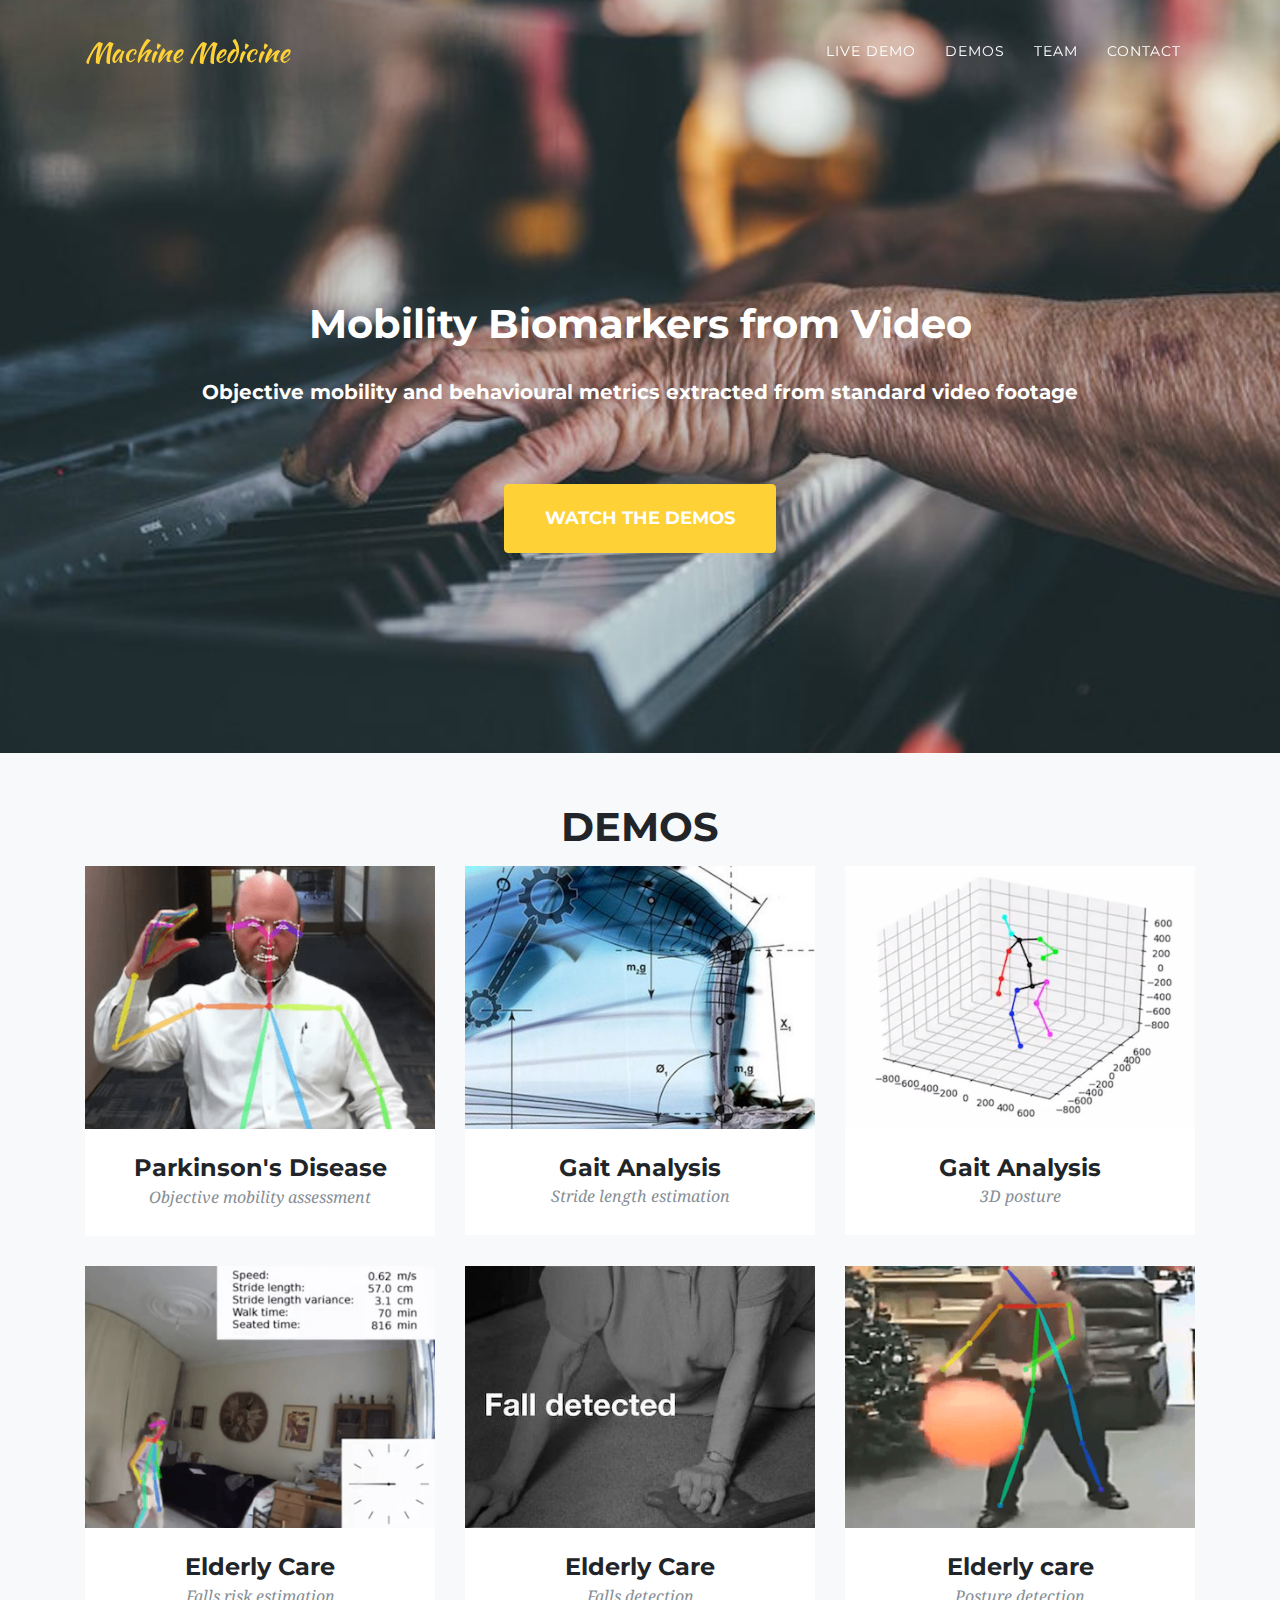
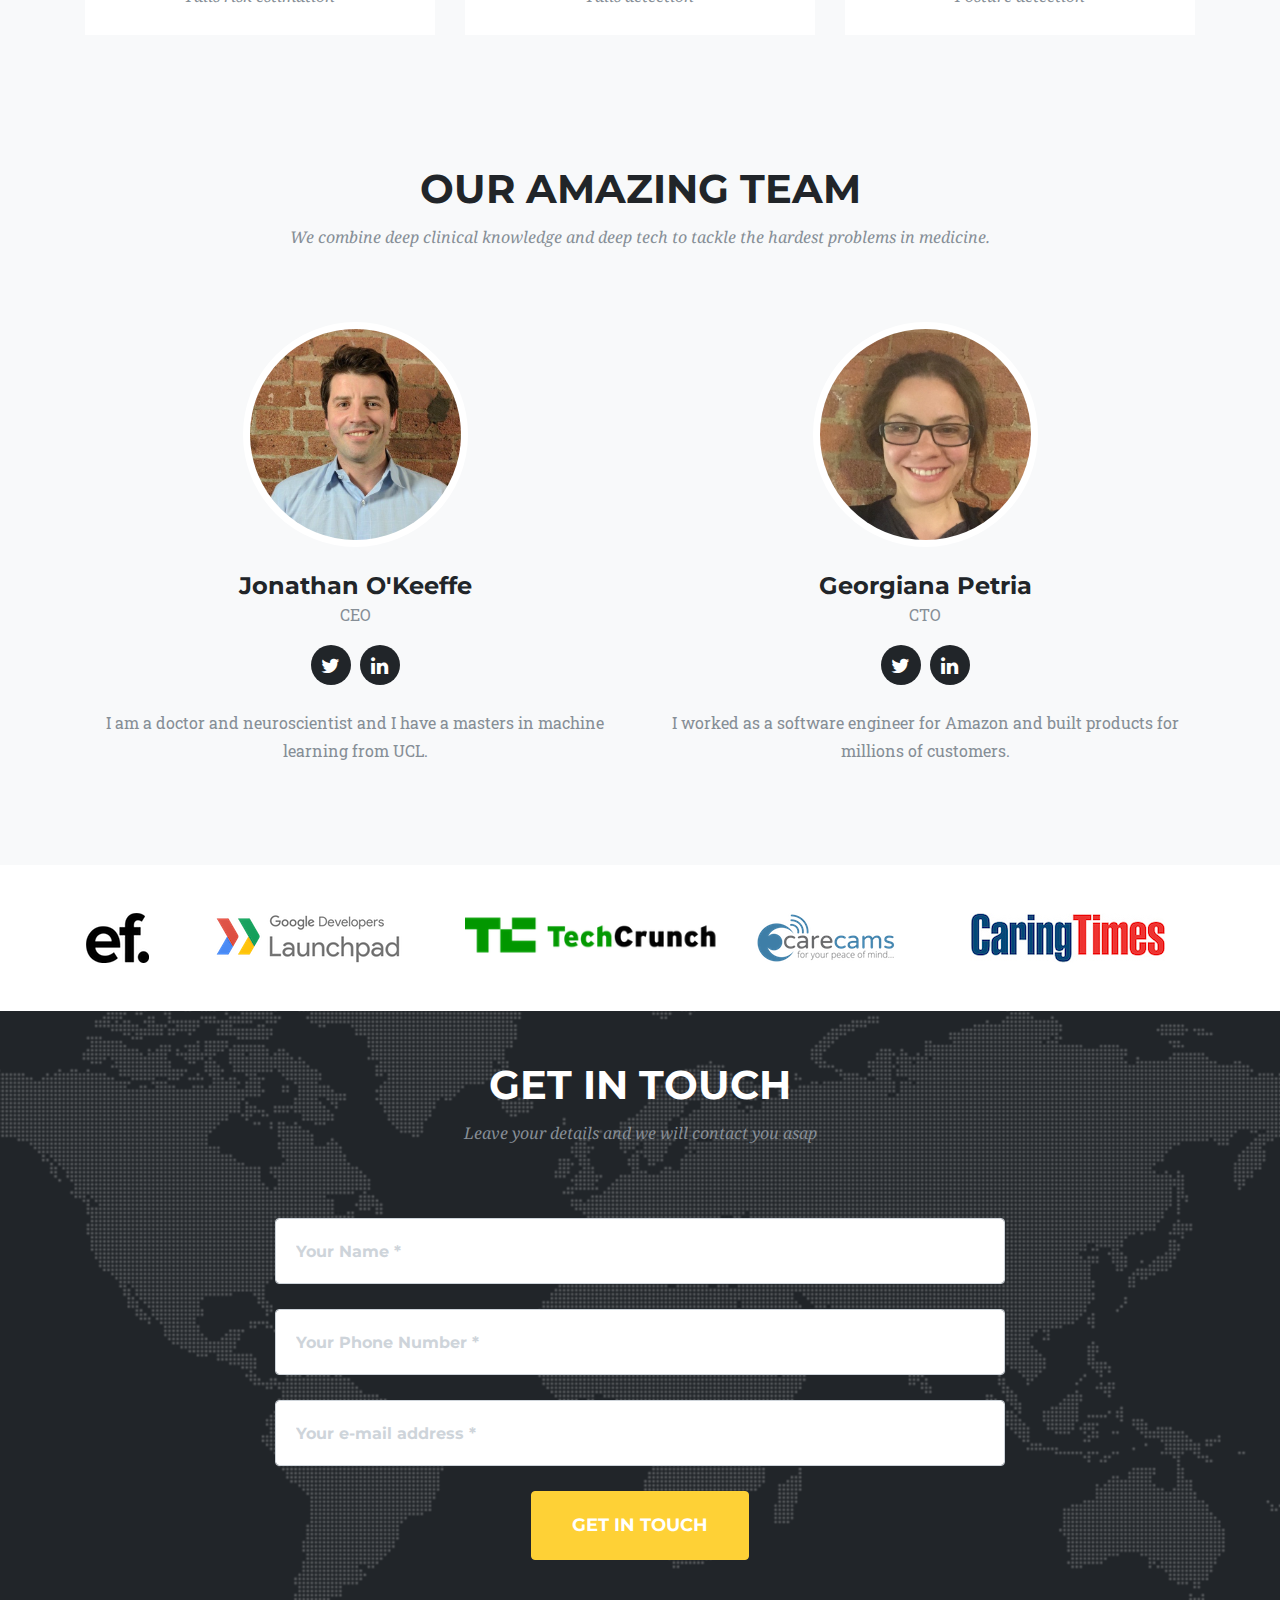
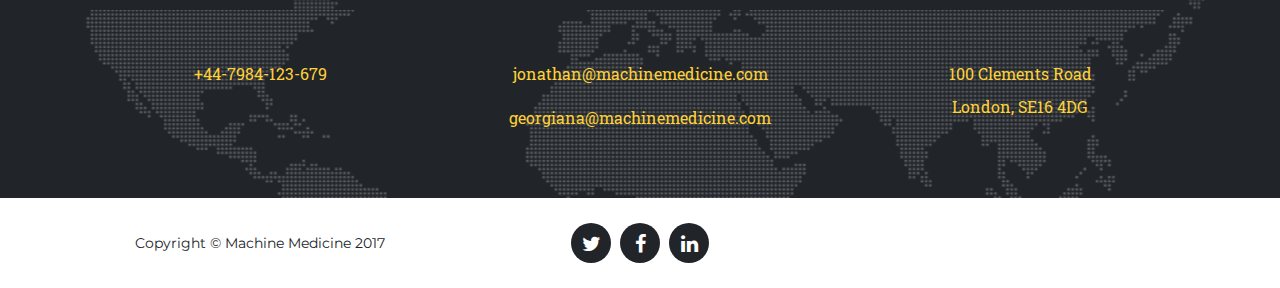
==== commit 4093b5bb: "moved live demo on demo.machinemedicine.com" ====
--- a/index.html
+++ b/index.html
@@ -38,6 +38,9 @@
         <div class="collapse navbar-collapse" id="navbarResponsive">
           <ul class="navbar-nav text-uppercase ml-auto">
             <li class="nav-item">
+              <a class="nav-link js-scroll-trigger" href="demo.machinemedicine.com">Live Demo</a>
+            </li>
+            <li class="nav-item">
               <a class="nav-link js-scroll-trigger" href="#portfolio">Demos</a>
             </li>
             <li class="nav-item">
@@ -45,9 +48,6 @@
             </li>
             <li class="nav-item">
               <a class="nav-link js-scroll-trigger" href="#contact">Contact</a>
-            </li>
-            <li class="nav-item">
-              <a class="nav-link js-scroll-trigger" href="demo.html">Live Demo</a>
             </li>
           </ul>
         </div>
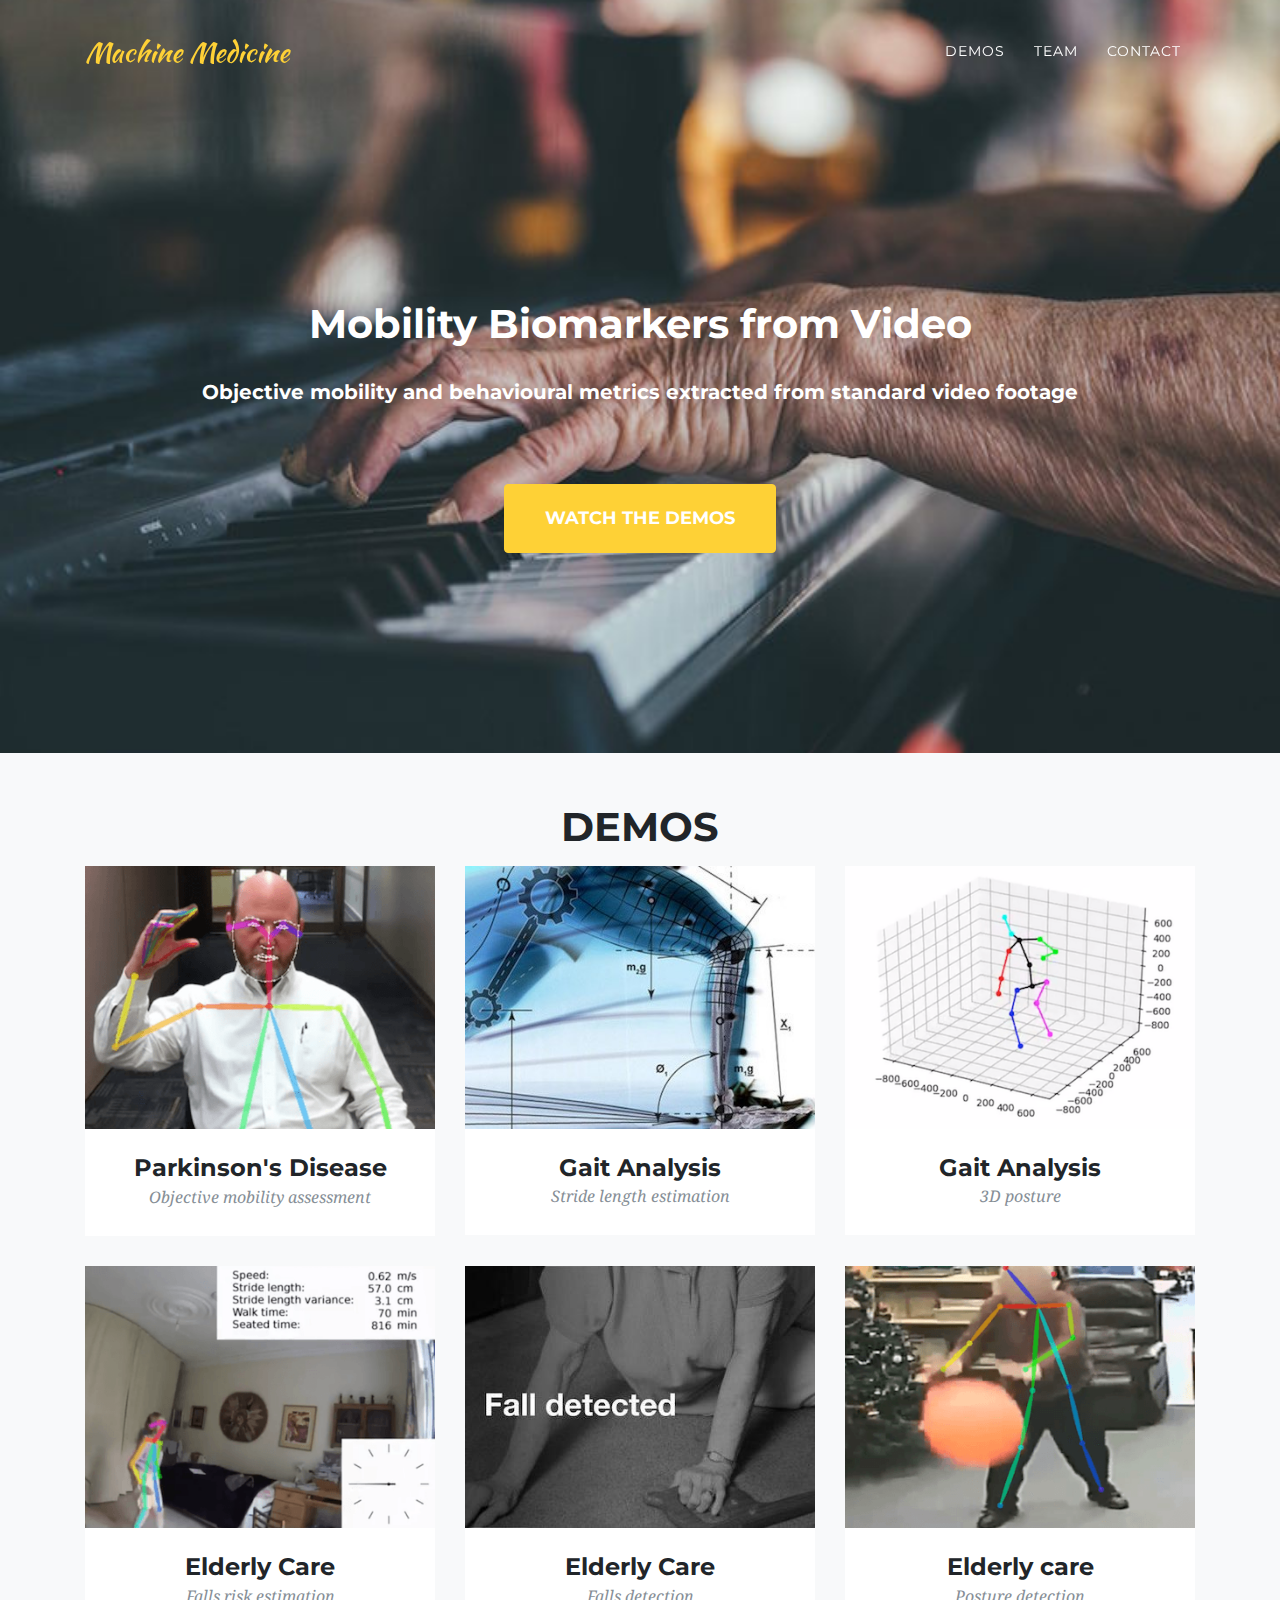
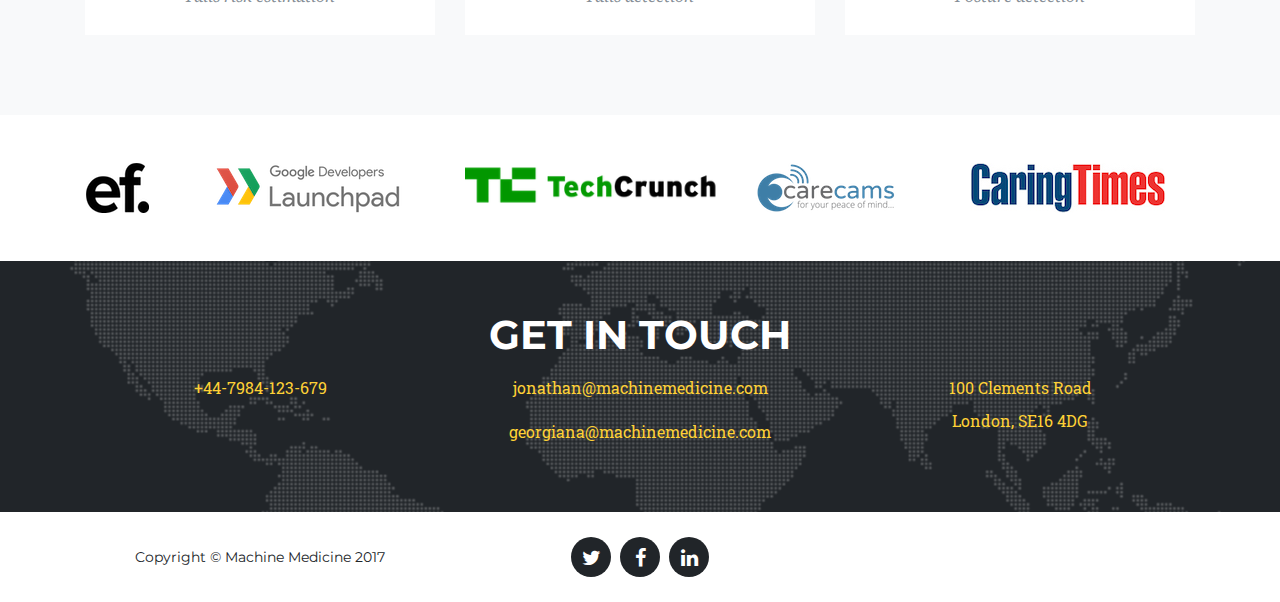
==== commit 50c269c7: "removed team section" ====
--- a/index.html
+++ b/index.html
@@ -38,9 +38,6 @@
         <div class="collapse navbar-collapse" id="navbarResponsive">
           <ul class="navbar-nav text-uppercase ml-auto">
             <li class="nav-item">
-              <a class="nav-link js-scroll-trigger" href="demo.machinemedicine.com">Live Demo</a>
-            </li>
-            <li class="nav-item">
               <a class="nav-link js-scroll-trigger" href="#portfolio">Demos</a>
             </li>
             <li class="nav-item">
@@ -164,63 +161,6 @@
       </div>
     </section>
 
-    <!-- Team -->
-    <section class="bg-light" id="team">
-      <div class="container">
-        <div class="row">
-          <div class="col-lg-12 text-center">
-            <h2 class="section-heading text-uppercase">Our Amazing Team</h2>
-            <h3 class="section-subheading text-muted">We combine deep clinical knowledge and deep tech to tackle the hardest problems in medicine.</h3>
-          </div>
-        </div>
-        <div class="row">
-          <div class="col-sm-6">
-            <div class="team-member">
-              <img class="mx-auto rounded-circle" src="img/team/jonathan.jpg" alt="">
-              <h4>Jonathan O'Keeffe</h4>
-              <p class="text-muted">CEO</p>
-              <ul class="list-inline social-buttons">
-                <li class="list-inline-item">
-                  <a href="https://twitter.com/machinemedicine">
-                    <i class="fa fa-twitter"></i>
-                  </a>
-                </li>
-                <li class="list-inline-item">
-                  <a href="https://www.linkedin.com/in/jonathanokeeffe1/">
-                    <i class="fa fa-linkedin"></i>
-                  </a>
-                </li>
-              </ul>
-              <br>
-              <p class="large text-muted">I am a doctor and neuroscientist and I have a masters in machine learning from UCL.</p>
-
-            </div>
-          </div>
-          <div class="col-sm-6">
-            <div class="team-member">
-              <img class="mx-auto rounded-circle" src="img/team/georgiana.jpg" alt="">
-              <h4>Georgiana Petria</h4>
-              <p class="text-muted">CTO</p>
-              <ul class="list-inline social-buttons">
-                <li class="list-inline-item">
-                  <a href="https://twitter.com/machinemedicine">
-                    <i class="fa fa-twitter"></i>
-                  </a>
-                </li>
-                <li class="list-inline-item">
-                  <a href="https://www.linkedin.com/in/petriageorgiana/">
-                    <i class="fa fa-linkedin"></i>
-                  </a>
-                </li>
-              </ul>
-              <br>
-              <p class="large text-muted">I worked as a software engineer for Amazon and built products for millions of customers. </p>
-            </div>
-          </div>
-        </div>
-      </div>
-    </section>
-
 
     <section class="py-5">
       <div class="container">
@@ -256,57 +196,11 @@
 
     <!-- Contact -->
     <section id="contact">
-      <div class="container">
-        <div class="row">
-          <div class="col-lg-12 text-center">
-            <h2 class="section-heading text-uppercase">GET IN TOUCH</h2>
-            <h3 class="section-subheading text-muted">Leave your details and we will contact you asap</h3>
-          </div>
-        </div>
-        <div class="row">
-          <div class="col-lg-12" id="mc_embed_signup">
-            <div class="form-container">
-              <form id="SignUpForm" action="https://getsimpleform.com/messages?form_api_token=0212d2760065e9b9c40d0c9ac879dc55" method="post">
-                <div class="row">
-                  <div class="col-md-8 offset-2">
-                    <div class="form-group">
-                      <input class="form-control" type="text" name="name" placeholder="Your Name *" required data-validation-required-message="Please enter your name." data-schema-key="name">
-                      <p class="help-block text-danger"></p>
-                    </div>
-                    <div class="form-group">
-                      <input class="form-control" type="text" name="phone" placeholder="Your Phone Number *" required data-validation-required-message="Please enter your phone number." data-schema-key="phone">
-                      <p class="help-block text-danger"></p>
-                    </div>
-                    <div class="form-group">
-                      <input class="form-control" type="email" name="email" placeholder="Your e-mail address *" required data-validation-required-message="Please enter your email address." data-schema-key="email">
-                      <p class="help-block text-danger"></p>
-                    </div>
-                  </div>
-
-                  <div class="col-lg-12 text-center">
-                    <div id="success"></div>
-                    <div style="position: absolute; left: -5000px;" aria-hidden="true">
-                      <input type='hidden' name='redirect_to' value='http://machinemedicine.com#contact'/>
-                    </div>
-
-                    <div class="clear">
-                      <input type="submit" value="Get In Touch" name="subscribe" id="sendMessageButton" class="btn btn-primary btn-xl text-uppercase text-center">
-                      <div id="confirmDiv" style="display: none">
-                        <h4>Thanks!</h4>
-                      </div>
-                    </div>
-                  </div>
-                </div>
-              </form>
-            </div>
-          </div>
-        </div>
-      </div>
-    </section>
-
-    <section id="contact">
         <div class="container">
             <div class="row">
+                <div class="col-lg-12 text-center">
+                  <h2 class="section-heading text-uppercase">GET IN TOUCH</h2>
+                </div>
                 <div class="col-lg-4 text-center">
                     <p><a href="">+44-7984-123-679</a></p>
                 </div>
